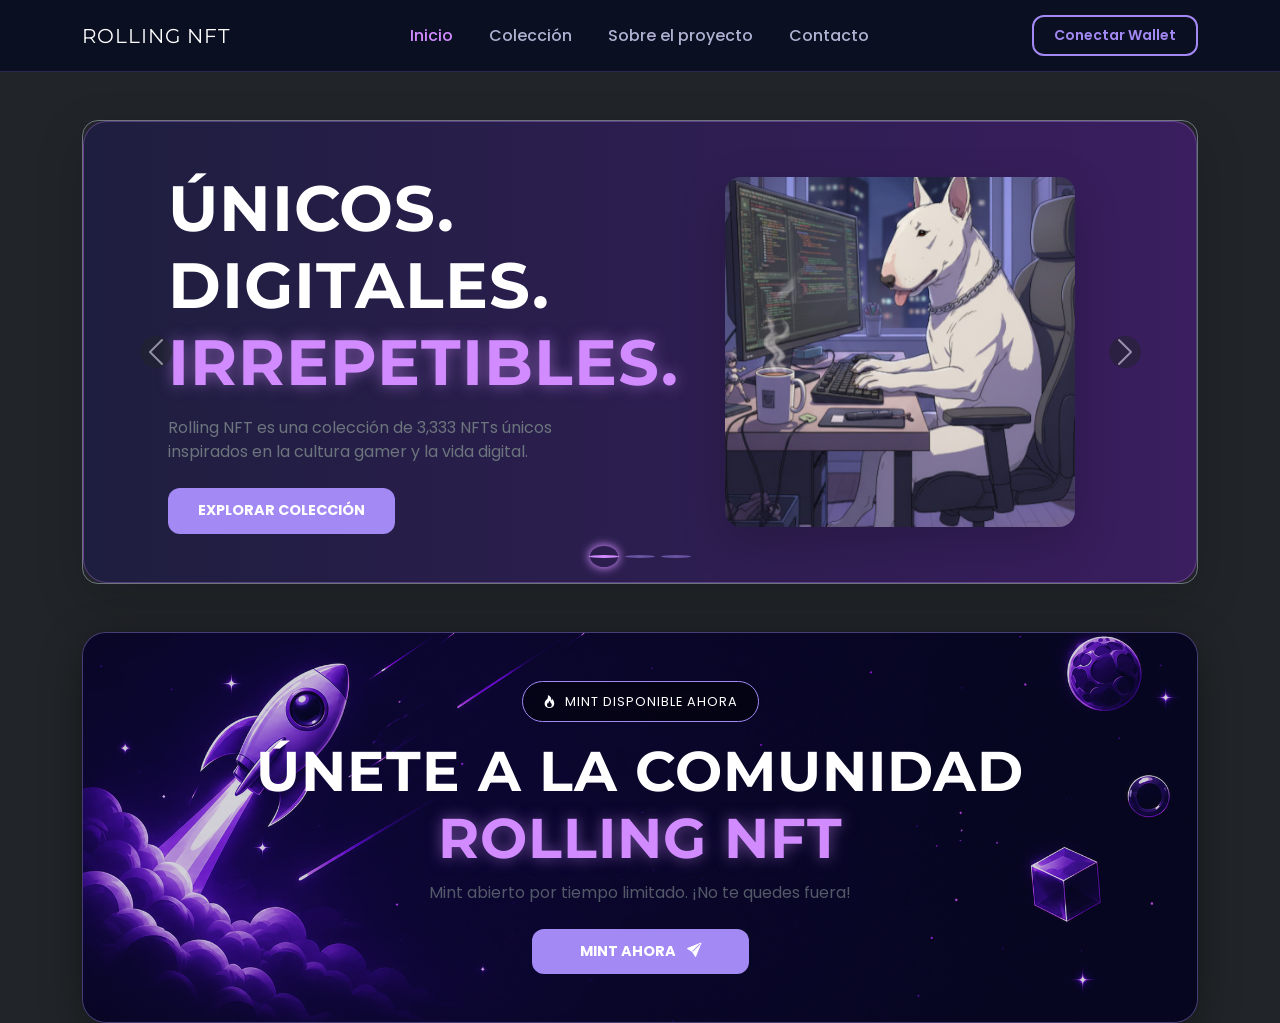
==== index.html @ 75c68f01 "ya esta agreagado el navbar. falta terminar los hiper vinculos" ====
<!DOCTYPE html>
<html lang="es">
<head>
    <meta charset="UTF-8">
    <meta name="viewport" content="width=device-width, initial-scale=1.0">
    <title>Rolling NFT | Banner Profesional</title>
    <link href="https://cdn.jsdelivr.net/npm/bootstrap@5.3.3/dist/css/bootstrap.min.css" rel="stylesheet">
    <link rel="stylesheet" href="https://cdn.jsdelivr.net/npm/bootstrap-icons@1.11.3/font/bootstrap-icons.min.css">
    <link rel="stylesheet" href="css/style.css">
</head>
<body class="bg-dark"> 
    <nav class="navbar navbar-expand-lg sticky-top">
        <div class="container">
            <a class="navbar-brand text-white" href="#">
                <i class="bi bi-paw-fill text-primary"></i> ROLLING NFT
            </a>
            <button class="navbar-toggler border-0" type="button" data-bs-toggle="collapse" data-bs-target="#navbarNav">
                <span class="navbar-toggler-icon"></span>
            </button>
            <div class="collapse navbar-collapse" id="navbarNav">
                <ul class="navbar-nav mx-auto">
                    <li class="nav-item"><a class="nav-link active" href="#">Inicio</a></li>
                    <li class="nav-item"><a class="nav-link" href="#">Colección</a></li>
                    <li class="nav-item"><a class="nav-link" href="#">Sobre el proyecto</a></li>
                    <li class="nav-item"><a class="nav-link" href="#">Contacto</a></li>
                </ul>
                <button class="btn btn-outline-cyber btn-sm">Conectar Wallet</button>
            </div>
        </div>
    </nav>
<header id="headerCarousel" class="carousel slide container mt-5" data-bs-ride="carousel">
    <div class="carousel-indicators">
        <button type="button" data-bs-target="#headerCarousel" data-bs-slide-to="0" class="active"></button>
        <button type="button" data-bs-target="#headerCarousel" data-bs-slide-to="1"></button>
        <button type="button" data-bs-target="#headerCarousel" data-bs-slide-to="2"></button>
    </div>
    <div class="carousel-inner rounded-4 border border-secondary shadow-lg">
                <div class="carousel-item active">
            <div class="banner-mint p-5 d-flex align-items-center">
                <div class="row align-items-center">
                    <div class="col-lg-6 px-lg-5">
                        <h1 class="display-3 fw-bold mb-3">ÚNICOS. DIGITALES. <br><span class="text-vibrant">IRREPETIBLES.</span></h1>
                        <p class="text-secondary mb-4">Rolling NFT es una colección de 3,333 NFTs únicos inspirados en la cultura gamer y la vida digital.</p>
                        <button class="btn btn-primary-cyber btn-lg">Explorar colección</button>
                    </div>
                    <div class="col-lg-6 d-none d-lg-block text-center">
                        <img src="./assets/img/dog.jpg" class="img-fluid rounded-4 shadow-lg" alt="Code Master Bull Terrier">
                    </div>
                </div>
            </div>
        </div>
        <div class="carousel-item">
            <div class="banner-mint p-5 d-flex align-items-center" style="background: linear-gradient(90deg, #101223 0%, #1e1e3f 100%);">
                <div class="row align-items-center">
                    <div class="col-lg-6 px-lg-5">
                        <h1 class="display-3 fw-bold mb-3">ARTE. CÓDIGO. <br><span class="text-vibrant">COMUNIDAD.</span></h1>
                        <p class="text-secondary mb-4">Descansando después de una larga sesión de código. Unete a la comunidad más grande de programadores.</p>
                        <button class="btn btn-primary-cyber btn-lg">Unirse al Discord</button>
                    </div>
                    <div class="col-lg-6 d-none d-lg-block text-center">
                        <img src="./assets/img/cat.jpg" class="img-fluid rounded-4 shadow-lg" alt="Chill Coder Cat">
                    </div>
                </div>
            </div>
        </div>
        <div class="carousel-item">
            <div class="banner-mint p-5 d-flex align-items-center" style="background: linear-gradient(90deg, #1e1e3f 0%, #0B0E22 100%);">
                <div class="row align-items-center">
                    <div class="col-lg-6 px-lg-5">
                        <h1 class="display-3 fw-bold mb-3">EL FUTURO <br><span class="text-vibrant">ES AHORA.</span></h1>
                        <p class="text-secondary mb-4">Pequeño pero poderoso, en constante evolución. Asegura tu lugar en el Metaverso de Rolling NFT.</p>
                        <button class="btn btn-primary-cyber btn-lg">Ver en OpenSea</button>
                    </div>
                    <div class="col-lg-6 d-none d-lg-block text-center">
                        <img src="./assets/img/dinosaur.jpg" class="img-fluid rounded-4 shadow-lg" alt="Byte Dino">
                    </div>
                </div>
            </div>
        </div>
    </div>
    <button class="carousel-control-prev" type="button" data-bs-target="#headerCarousel" data-bs-slide="prev">
        <span class="carousel-control-prev-icon bg-dark rounded-circle p-3"></span>
    </button>
    <button class="carousel-control-next" type="button" data-bs-target="#headerCarousel" data-bs-slide="next">
        <span class="carousel-control-next-icon bg-dark rounded-circle p-3"></span>
    </button>
</header>
    <section class="container mt-5 d-none d-lg-block">
        <div class="banner-mint-profesional position-relative overflow-hidden">
            
            <div class="banner-bg-image"></div>            
            <div class="banner-content d-flex flex-column align-items-center justify-content-center text-center p-5">
                <span class="badge-mint mb-3">
                    <i class="bi bi-fire me-1"></i> MINT DISPONIBLE AHORA
                </span>                
                <h2 class="display-4 fw-bold mb-2">
                    Únete a la comunidad <span class="text-vibrant">Rolling NFT</span>
                </h2>                
                <p class="text-secondary mb-4 opacity-75">
                    Mint abierto por tiempo limitado. ¡No te quedes fuera!
                </p>                
                <button class="btn btn-primary-cyber px-5">
                    Mint ahora <i class="bi bi-send-fill ms-2"></i>
                </button>
            </div>            
        </div>
    </section>
    <script src="https://cdn.jsdelivr.net/npm/bootstrap@5.3.3/dist/js/bootstrap.bundle.min.js"></script>
</body>
</html>
---- css/style.css ----
@import url('https://fonts.googleapis.com/css2?family=Montserrat:wght@700;800&family=Poppins:wght@300;400;600&display=swap');

:root {
    --deep-navy: #0B0E22;
    --dark-purple: #1E1E3F;
    --soft-violet: #A389F4;
    --vibrant-violet: #D18BFF;
    --text-primary: #FFFFFF;
    --text-secondary: #B0B0D1;
    --transition: all 0.3s ease;
}
body {
    background-color: var(--deep-navy);
    color: var(--text-primary);
    font-family: 'Poppins', sans-serif;
    overflow-x: hidden;
}

h1, h2, h3, .navbar-brand {
    font-family: 'Montserrat', sans-serif;
    text-transform: uppercase;
    letter-spacing: 1px;
}
.navbar {
    background-color: rgba(11, 14, 34, 0.95);
    border-bottom: 1px solid rgba(163, 137, 244, 0.2);
    padding: 15px 0;
}
.nav-link {
    color: var(--text-secondary) !important;
    font-weight: 500;
    transition: var(--transition);
    margin: 0 10px;
}
.nav-link:hover, .nav-link.active {
    color: var(--vibrant-violet) !important;
}
.btn-outline-cyber {
    border: 2px solid var(--soft-violet);
    color: var(--soft-violet);
    background: transparent;
    font-weight: 600;
    border-radius: 12px;
    padding: 8px 20px;
    transition: var(--transition);
}
.btn-outline-cyber:hover {
    background-color: var(--soft-violet);
    color: white;
    box-shadow: 0 0 15px var(--soft-violet);
}
.banner-mint {
    background: linear-gradient(90deg, #1e1e3f 0%, #3a1e5f 100%);
    border-radius: 24px;
    border: 1px solid rgba(209, 139, 255, 0.3);
    transition: var(--transition);
    min-height: 450px;
}
.carousel-item img {
    max-height: 350px;
    object-fit: cover;
}
.text-vibrant {
    color: var(--vibrant-violet);
    text-shadow: 0 0 15px rgba(209, 139, 255, 0.5);
}
.carousel-indicators button {
    width: 12px;
    height: 12px;
    border-radius: 50%;
    background-color: var(--soft-violet) !important;
    opacity: 0.5;
}
.carousel-indicators .active {
    opacity: 1 !important;
    background-color: var(--vibrant-violet) !important;
    box-shadow: 0 0 10px var(--vibrant-violet);
}
.banner-mint-profesional {
    width: 100%;
    min-height: 250px;
    border-radius: 24px;
    border: 1px solid rgba(163, 137, 244, 0.3);
    background-color: var(--dark-purple); 
    box-shadow: 0 10px 40px rgba(0, 0, 0, 0.4);
    position: relative;
    overflow: hidden;
    display: flex;
    align-items: center;
    justify-content: center;
}
.banner-bg-image {
    position: absolute;
    top: 0;
    left: 0;
    width: 100%;
    height: 100%;
    background-image: url('../assets/img/banner.png');
    background-size: cover;
    background-position: center;
    z-index: 1;
    opacity: 0.8;
    transition: transform 0.5s ease;
}
.banner-content {
    position: relative;
    z-index: 2;
    height: 100%;
    width: 100%;
}
.badge-mint {
    background: rgba(0, 0, 0, 0.5);
    border: 1px solid var(--soft-violet);
    color: white;
    padding: 10px 20px;
    border-radius: 50px;
    font-size: 0.8rem;
    letter-spacing: 1px;
    backdrop-filter: blur(5px);
    display: inline-block;
}
.banner-mint-profesional:hover .banner-bg-image {
    transform: scale(1.05);
}
.banner-mint-profesional:hover {
    box-shadow: 0 0 30px rgba(163, 137, 244, 0.3);
}
.btn-primary-cyber {
    background-color: var(--soft-violet);
    border: none;
    color: white;
    font-weight: 700;
    padding: 12px 30px;
    border-radius: 12px;
    text-transform: uppercase;
    font-size: 0.9rem;
    transition: var(--transition);
}
.btn-primary-cyber:hover {
    background-color: var(--vibrant-violet);
    transform: translateY(-3px);
    box-shadow: 0 0 25px rgba(209, 139, 255, 0.5);
    color: white;
}
.card-nft {
    background-color: var(--dark-purple);
    border: 1px solid rgba(255, 255, 255, 0.05);
    border-radius: 20px;
    padding: 20px;
    height: 100%;
    transition: var(--transition);
}
.card-nft:hover {
    border-color: var(--vibrant-violet);
    transform: translateY(-12px);
    box-shadow: 0 10px 30px rgba(0, 0, 0, 0.5);
}
@media (max-width: 991px) {
    .display-3 { font-size: 2.5rem; }
    .display-4 { font-size: 2rem; }
    .banner-mint { min-height: auto; padding: 2rem 1rem; }
}
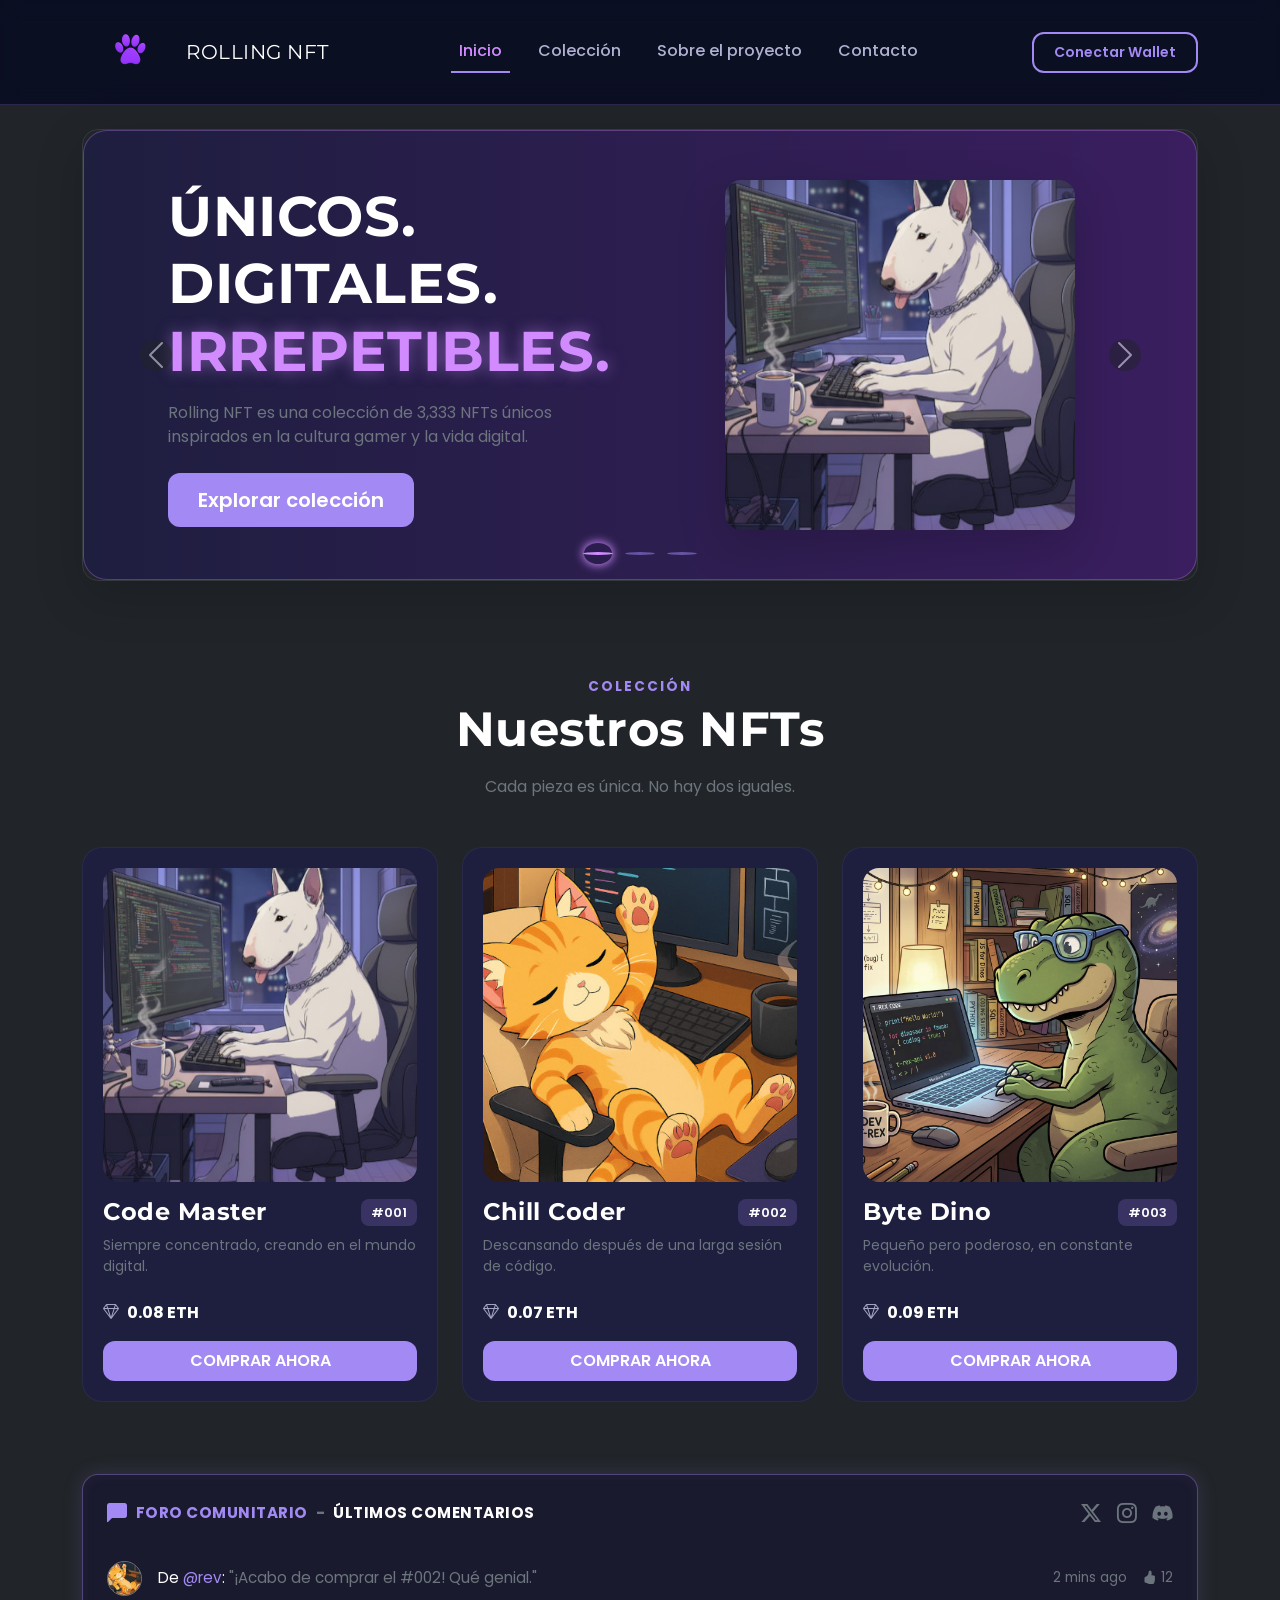
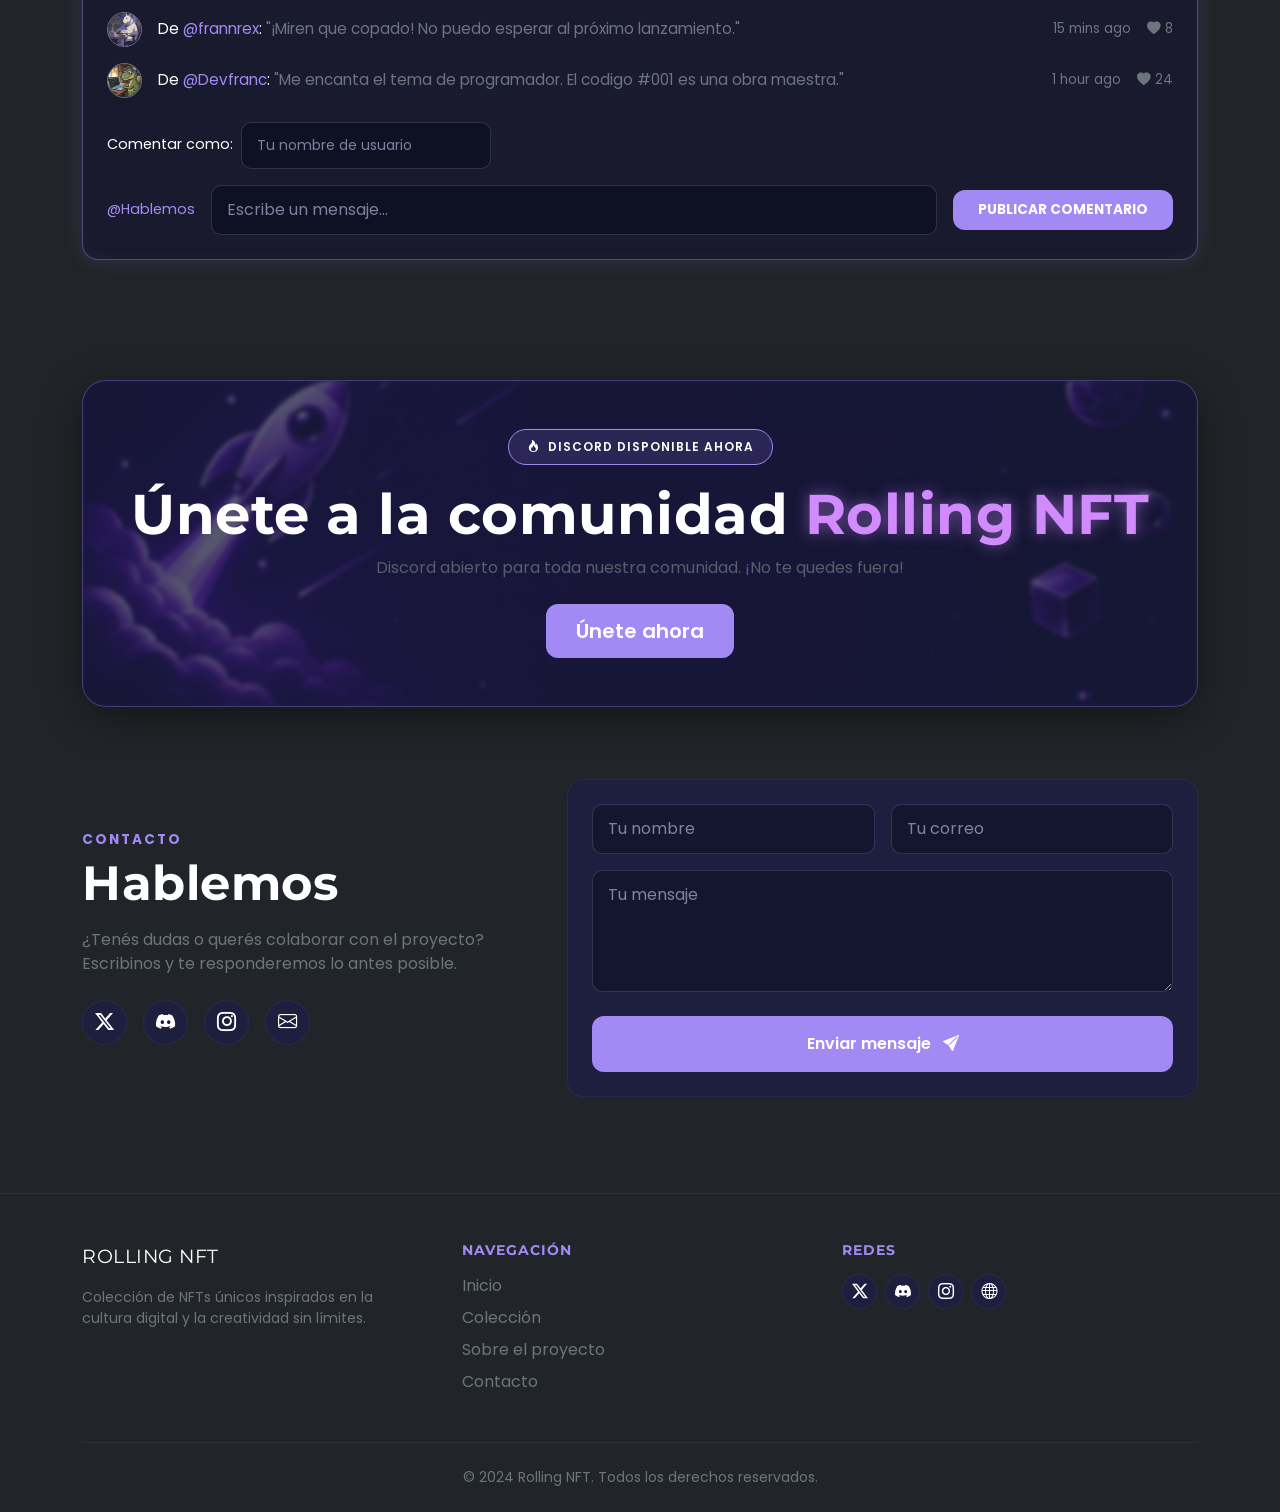
==== commit 40a55cf0: "Pagina completada hasta el dia de la fecha con sus funcionalidades listas. Listo para revision del T" ====
--- a/index.html
+++ b/index.html
@@ -1,110 +1,1184 @@
-<!DOCTYPE html>
+<!doctype html>
 <html lang="es">
-<head>
-    <meta charset="UTF-8">
-    <meta name="viewport" content="width=device-width, initial-scale=1.0">
-    <title>Rolling NFT | Banner Profesional</title>
-    <link href="https://cdn.jsdelivr.net/npm/bootstrap@5.3.3/dist/css/bootstrap.min.css" rel="stylesheet">
-    <link rel="stylesheet" href="https://cdn.jsdelivr.net/npm/bootstrap-icons@1.11.3/font/bootstrap-icons.min.css">
-    <link rel="stylesheet" href="css/style.css">
-</head>
-<body class="bg-dark"> 
-    <nav class="navbar navbar-expand-lg sticky-top">
+  <head>
+    <meta charset="UTF-8" />
+    <meta name="viewport" content="width=device-width, initial-scale=1.0" />
+    <meta name="keywords" content="rolling nft, nft, digital art, gaming" />
+    <meta
+      name="description"
+      content="Pagina Web de Rolling NFT hecha por Francisco Delgado, Nicolas Brizuela y Franco Cerviño"
+    />
+    <meta
+      name="Author"
+      content="Francisco Delgado, Nicolas Brizuela y Franco Cerviño"
+    />
+    <title>Rolling NFT | Landing Page Completa</title>
+    <link
+      href="https://cdn.jsdelivr.net/npm/bootstrap@5.3.3/dist/css/bootstrap.min.css"
+      rel="stylesheet"
+    />
+    <link
+      rel="stylesheet"
+      href="https://cdn.jsdelivr.net/npm/bootstrap-icons@1.11.3/font/bootstrap-icons.min.css"
+    />
+    <link rel="stylesheet" href="css/style.css" />
+  </head>
+  <body class="bg-dark">
+    <!-- HEADER PRINCIPAL -->
+    <header>
+      <!-- NAVBAR -->
+      <nav class="navbar navbar-expand-lg sticky-top">
         <div class="container">
-            <a class="navbar-brand text-white" href="#">
-                <i class="bi bi-paw-fill text-primary"></i> ROLLING NFT
+          <a class="navbar-brand text-white d-flex align-items-center" href="#">
+            <img
+              src="./assets/img/logo_rolling_nft.png"
+              alt="Logo Rolling NFT"
+              style="height: 4rem; width: auto"
+              class="me-2"
+            />
+            ROLLING NFT
+          </a>
+          <button
+            class="navbar-toggler border-0"
+            type="button"
+            data-bs-toggle="collapse"
+            data-bs-target="#navbarNav"
+          >
+            <span class="navbar-toggler-icon"></span>
+          </button>
+          <div class="collapse navbar-collapse" id="navbarNav">
+            <ul class="navbar-nav mx-auto">
+              <li class="nav-item">
+                <a class="nav-link active" href="#">Inicio</a>
+              </li>
+              <li class="nav-item">
+                <a class="nav-link" href="./pages/collections.html"
+                  >Colección</a
+                >
+              </li>
+              <li class="nav-item">
+                <a class="nav-link" href="./pages/proyect.html"
+                  >Sobre el proyecto</a
+                >
+              </li>
+              <li class="nav-item">
+                <a class="nav-link" href="./pages/contact.html">Contacto</a>
+              </li>
+            </ul>
+            <a
+              href="./pages/error404.html"
+              class="btn btn-outline-cyber btn-sm"
+            >
+              Conectar Wallet
             </a>
-            <button class="navbar-toggler border-0" type="button" data-bs-toggle="collapse" data-bs-target="#navbarNav">
-                <span class="navbar-toggler-icon"></span>
+          </div>
+        </div>
+      </nav>
+      <!-- CAROUSEL (Convertido a div para mantener semántica) -->
+      <div
+        id="headerCarousel"
+        class="carousel slide container mt-4"
+        data-bs-ride="carousel"
+      >
+        <div class="carousel-indicators">
+          <button
+            type="button"
+            data-bs-target="#headerCarousel"
+            data-bs-slide-to="0"
+            class="active"
+          ></button>
+          <button
+            type="button"
+            data-bs-target="#headerCarousel"
+            data-bs-slide-to="1"
+          ></button>
+          <button
+            type="button"
+            data-bs-target="#headerCarousel"
+            data-bs-slide-to="2"
+          ></button>
+        </div>
+        <div
+          class="carousel-inner rounded-4 border border-secondary shadow-lg border-opacity-25"
+        >
+          <!-- ITEM 1 -->
+          <div class="carousel-item active">
+            <div class="banner-mint p-5 d-flex align-items-center">
+              <div class="row align-items-center">
+                <div class="col-lg-6 px-lg-5">
+                  <h1 class="display-4 fw-bold mb-3">
+                    ÚNICOS. DIGITALES. <br /><span class="text-vibrant"
+                      >IRREPETIBLES.</span
+                    >
+                  </h1>
+                  <p class="text-secondary mb-4">
+                    Rolling NFT es una colección de 3,333 NFTs únicos inspirados
+                    en la cultura gamer y la vida digital.
+                  </p>
+                  <a
+                    href="./pages/collections.html"
+                    class="btn btn-primary-cyber btn-lg"
+                  >
+                    Explorar colección
+                  </a>
+                </div>
+                <div class="col-lg-6 d-none d-lg-block text-center">
+                  <img
+                    src="./assets/img/dog.jpg"
+                    class="img-fluid rounded-4 shadow-lg"
+                    alt="Code Master Bull Terrier"
+                  />
+                </div>
+              </div>
+            </div>
+          </div>
+          <!-- ITEM 2 -->
+          <div class="carousel-item">
+            <div
+              class="banner-mint p-5 d-flex align-items-center"
+              style="
+                background: linear-gradient(90deg, #101223 0%, #1e1e3f 100%);
+              "
+            >
+              <div class="row align-items-center">
+                <div class="col-lg-6 px-lg-5">
+                  <h1 class="display-4 fw-bold mb-3">
+                    ARTE. CÓDIGO. <br /><span class="text-vibrant"
+                      >COMUNIDAD.</span
+                    >
+                  </h1>
+                  <p class="text-secondary mb-4">
+                    Descansando después de una larga sesión de código. Únete a
+                    la comunidad más grande de programadores.
+                  </p>
+                  <a
+                    href="./pages/contact.html"
+                    class="btn btn-primary-cyber btn-lg"
+                  >
+                    Unirse a Discord
+                  </a>
+                </div>
+                <div class="col-lg-6 d-none d-lg-block text-center">
+                  <img
+                    src="./assets/img/cat.jpg"
+                    class="img-fluid rounded-4 shadow-lg"
+                    alt="Chill Coder Cat"
+                  />
+                </div>
+              </div>
+            </div>
+          </div>
+          <!-- ITEM 3 -->
+          <div class="carousel-item">
+            <div
+              class="banner-mint p-5 d-flex align-items-center"
+              style="
+                background: linear-gradient(90deg, #1e1e3f 0%, #0b0e22 100%);
+              "
+            >
+              <div class="row align-items-center">
+                <div class="col-lg-6 px-lg-5">
+                  <h1 class="display-4 fw-bold mb-3">
+                    EL FUTURO <br /><span class="text-vibrant">ES AHORA.</span>
+                  </h1>
+                  <p class="text-secondary mb-4">
+                    Pequeño pero poderoso, en constante evolución. Asegura tu
+                    lugar en el Metaverso de Rolling NFT.
+                  </p>
+                  <a
+                    href="./pages/error404.html"
+                    class="btn btn-primary-cyber btn-lg"
+                  >
+                    Ver en OpenSea
+                  </a>
+                </div>
+                <div class="col-lg-6 d-none d-lg-block text-center">
+                  <img
+                    src="./assets/img/dinosaur.jpg"
+                    class="img-fluid rounded-4 shadow-lg"
+                    alt="Byte Dino"
+                  />
+                </div>
+              </div>
+            </div>
+          </div>
+        </div>
+        <!-- CONTROLES -->
+        <button
+          class="carousel-control-prev"
+          type="button"
+          data-bs-target="#headerCarousel"
+          data-bs-slide="prev"
+        >
+          <span
+            class="carousel-control-prev-icon bg-dark rounded-circle p-3"
+          ></span>
+        </button>
+        <button
+          class="carousel-control-next"
+          type="button"
+          data-bs-target="#headerCarousel"
+          data-bs-slide="next"
+        >
+          <span
+            class="carousel-control-next-icon bg-dark rounded-circle p-3"
+          ></span>
+        </button>
+      </div>
+    </header>
+    <!-- SECCIÓN COLECCIÓN (NUEVA) -->
+    <section id="coleccion" class="container mt-5 pt-5">
+      <div class="text-center mb-5">
+        <p
+          class="text-subtitle fw-bold mb-1"
+          style="
+            color: var(--soft-violet);
+            font-size: 0.85rem;
+            letter-spacing: 2px;
+          "
+        >
+          COLECCIÓN
+        </p>
+        <h2 class="display-5 fw-bold text-white mb-3">Nuestros NFTs</h2>
+        <p class="text-secondary">Cada pieza es única. No hay dos iguales.</p>
+      </div>
+      <div class="row g-4">
+        <!-- Tarjeta 1 -->
+        <div class="col-md-4">
+          <div class="card-nft d-flex flex-column">
+            <img
+              src="./assets/img/dog.jpg"
+              alt="Code Master"
+              class="img-fluid rounded-4 mb-3"
+            />
+            <div class="d-flex justify-content-between align-items-center mb-2">
+              <h4 class="text-white fw-bold mb-0">Code Master</h4>
+              <span class="badge-id">#001</span>
+            </div>
+            <p class="text-secondary small mb-4 flex-grow-1">
+              Siempre concentrado, creando en el mundo digital.
+            </p>
+            <div class="d-flex align-items-center mb-3 text-white fw-bold">
+              <i class="bi bi-gem me-2" style="color: #a3a3c2"></i> 0.08 ETH
+            </div>
+            <!-- BOTÓN CON ACTIVADOR DE MODAL -->
+            <button
+              type="button"
+              class="btn btn-primary-cyber w-100 py-2"
+              data-bs-toggle="modal"
+              data-bs-target="#modalCompra1"
+            >
+              COMPRAR AHORA
             </button>
-            <div class="collapse navbar-collapse" id="navbarNav">
-                <ul class="navbar-nav mx-auto">
-                    <li class="nav-item"><a class="nav-link active" href="#">Inicio</a></li>
-                    <li class="nav-item"><a class="nav-link" href="#">Colección</a></li>
-                    <li class="nav-item"><a class="nav-link" href="#">Sobre el proyecto</a></li>
-                    <li class="nav-item"><a class="nav-link" href="#">Contacto</a></li>
-                </ul>
-                <button class="btn btn-outline-cyber btn-sm">Conectar Wallet</button>
-            </div>
-        </div>
-    </nav>
-<header id="headerCarousel" class="carousel slide container mt-5" data-bs-ride="carousel">
-    <div class="carousel-indicators">
-        <button type="button" data-bs-target="#headerCarousel" data-bs-slide-to="0" class="active"></button>
-        <button type="button" data-bs-target="#headerCarousel" data-bs-slide-to="1"></button>
-        <button type="button" data-bs-target="#headerCarousel" data-bs-slide-to="2"></button>
+          </div>
+        </div>
+        <!-- Tarjeta 2 -->
+        <div class="col-md-4">
+          <div class="card-nft d-flex flex-column">
+            <img
+              src="./assets/img/cat.jpg"
+              alt="Chill Coder"
+              class="img-fluid rounded-4 mb-3"
+            />
+            <div class="d-flex justify-content-between align-items-center mb-2">
+              <h4 class="text-white fw-bold mb-0">Chill Coder</h4>
+              <span class="badge-id">#002</span>
+            </div>
+            <p class="text-secondary small mb-4 flex-grow-1">
+              Descansando después de una larga sesión de código.
+            </p>
+            <div class="d-flex align-items-center mb-3 text-white fw-bold">
+              <i class="bi bi-gem me-2" style="color: #a3a3c2"></i> 0.07 ETH
+            </div>
+            <!-- BOTÓN CON ACTIVADOR DE MODAL -->
+            <button
+              type="button"
+              class="btn btn-primary-cyber w-100 py-2"
+              data-bs-toggle="modal"
+              data-bs-target="#modalCompra2"
+            >
+              COMPRAR AHORA
+            </button>
+          </div>
+        </div>
+        <!-- Tarjeta 3 -->
+        <div class="col-md-4">
+          <div class="card-nft d-flex flex-column">
+            <img
+              src="./assets/img/dinosaur.jpg"
+              alt="Byte Dino"
+              class="img-fluid rounded-4 mb-3"
+            />
+            <div class="d-flex justify-content-between align-items-center mb-2">
+              <h4 class="text-white fw-bold mb-0">Byte Dino</h4>
+              <span class="badge-id">#003</span>
+            </div>
+            <p class="text-secondary small mb-4 flex-grow-1">
+              Pequeño pero poderoso, en constante evolución.
+            </p>
+            <div class="d-flex align-items-center mb-3 text-white fw-bold">
+              <i class="bi bi-gem me-2" style="color: #a3a3c2"></i> 0.09 ETH
+            </div>
+            <!-- BOTÓN CON ACTIVADOR DE MODAL -->
+            <button
+              type="button"
+              class="btn btn-primary-cyber w-100 py-2"
+              data-bs-toggle="modal"
+              data-bs-target="#modalCompra3"
+            >
+              COMPRAR AHORA
+            </button>
+          </div>
+        </div>
+      </div>
+    </section>
+    <!-- SECCIÓN FORO COMUNITARIO -->
+    <section class="container mt-5 pt-4 pb-4">
+      <div class="forum-container p-4 rounded-4 position-relative">
+        <!-- Encabezado del Foro -->
+        <div
+          class="d-flex justify-content-between align-items-center mb-4 pb-2"
+        >
+          <div
+            class="d-flex align-items-center text-secondary fw-bold"
+            style="font-size: 0.95rem; letter-spacing: 0.5px"
+          >
+            <i
+              class="bi bi-chat-left-fill fs-5 me-2"
+              style="color: var(--soft-violet)"
+            ></i>
+            <span style="color: var(--soft-violet)">FORO COMUNITARIO</span>
+            <span class="mx-2">-</span>
+            <span class="text-white">ÚLTIMOS COMENTARIOS</span>
+          </div>
+          <div class="d-flex gap-3 fs-5">
+            <a href="#" class="text-secondary forum-icon"
+              ><i class="bi bi-twitter-x"></i
+            ></a>
+            <a href="#" class="text-secondary forum-icon"
+              ><i class="bi bi-instagram"></i
+            ></a>
+            <a href="#" class="text-secondary forum-icon"
+              ><i class="bi bi-discord"></i
+            ></a>
+          </div>
+        </div>
+        <!-- Lista de Comentarios -->
+        <div class="comments-list mb-4">
+          <!-- Comentario 1 -->
+          <div
+            class="d-flex align-items-md-center align-items-start mb-3 flex-column flex-md-row"
+          >
+            <div class="d-flex flex-grow-1 align-items-center mb-2 mb-md-0">
+              <img
+                src="./assets/img/cat.jpg"
+                alt="Avatar CryptoKat"
+                class="rounded-circle me-3 border border-secondary"
+                style="width: 35px; height: 35px; object-fit: cover"
+              />
+              <div class="text-secondary" style="font-size: 0.95rem">
+                <span class="text-white"
+                  >De <span style="color: var(--soft-violet)">@rev</span>:</span
+                >
+                "¡Acabo de comprar el #002! Qué genial."
+              </div>
+            </div>
+            <div
+              class="d-flex align-items-center text-secondary justify-content-end"
+              style="font-size: 0.85rem; min-width: 140px"
+            >
+              <span class="me-3">2 mins ago</span>
+              <i class="bi bi-hand-thumbs-up-fill me-1"></i> 12
+            </div>
+          </div>
+          <!-- Comentario 2 -->
+          <div
+            class="d-flex align-items-md-center align-items-start mb-3 flex-column flex-md-row"
+          >
+            <div class="d-flex flex-grow-1 align-items-center mb-2 mb-md-0">
+              <img
+                src="./assets/img/dog.jpg"
+                alt="Avatar RollingRex"
+                class="rounded-circle me-3 border border-secondary"
+                style="width: 35px; height: 35px; object-fit: cover"
+              />
+              <div class="text-secondary" style="font-size: 0.95rem">
+                <span class="text-white"
+                  >De
+                  <span style="color: var(--soft-violet)">@frannrex</span
+                  >:</span
+                >
+                "¡Miren que copado! No puedo esperar al próximo lanzamiento."
+              </div>
+            </div>
+            <div
+              class="d-flex align-items-center text-secondary justify-content-end"
+              style="font-size: 0.85rem; min-width: 140px"
+            >
+              <span class="me-3">15 mins ago</span>
+              <i class="bi bi-heart-fill me-1"></i> 8
+            </div>
+          </div>
+          <!-- Comentario 3 -->
+          <div
+            class="d-flex align-items-md-center align-items-start mb-4 flex-column flex-md-row"
+          >
+            <div class="d-flex flex-grow-1 align-items-center mb-2 mb-md-0">
+              <img
+                src="./assets/img/dinosaur.jpg"
+                alt="Avatar DevDan"
+                class="rounded-circle me-3 border border-secondary"
+                style="width: 35px; height: 35px; object-fit: cover"
+              />
+              <div class="text-secondary" style="font-size: 0.95rem">
+                <span class="text-white"
+                  >De
+                  <span style="color: var(--soft-violet)">@Devfranc</span
+                  >:</span
+                >
+                "Me encanta el tema de programador. El codigo #001 es una obra
+                maestra."
+              </div>
+            </div>
+            <div
+              class="d-flex align-items-center text-secondary justify-content-end"
+              style="font-size: 0.85rem; min-width: 140px"
+            >
+              <span class="me-3">1 hour ago</span>
+              <i class="bi bi-heart-fill me-1"></i> 24
+            </div>
+          </div>
+        </div>
+        <!-- Área de Ingreso de Texto -->
+        <div class="d-flex align-items-center mb-3 gap-2">
+          <span class="text-white" style="font-size: 0.9rem"
+            >Comentar como:</span
+          >
+          <input
+            type="text"
+            class="form-control form-control-cyber form-control-sm"
+            placeholder="Tu nombre de usuario"
+            style="max-width: 250px"
+          />
+        </div>
+        <div
+          class="d-flex align-items-md-center align-items-stretch gap-3 flex-column flex-md-row"
+        >
+          <a
+            href="#contacto"
+            class="text-decoration-none"
+            style="
+              color: var(--soft-violet);
+              font-size: 0.9rem;
+              white-space: nowrap;
+            "
+            >@Hablemos</a
+          >
+          <input
+            type="text"
+            class="form-control form-control-cyber flex-grow-1"
+            placeholder="Escribe un mensaje..."
+          />
+          <button
+            type="button"
+            class="btn btn-primary-cyber fw-bold"
+            style="white-space: nowrap; font-size: 0.85rem; padding: 10px 25px"
+            data-bs-toggle="modal"
+            data-bs-target="#modalComentario"
+          >
+            PUBLICAR COMENTARIO
+          </button>
+        </div>
+      </div>
+    </section>
+    <!-- BANNER MINT PROFESIONAL -->
+    <section class="container mt-5 pt-5 d-none d-lg-block">
+      <div class="banner-mint-profesional position-relative overflow-hidden">
+        <div class="banner-bg-image"></div>
+        <div
+          class="banner-content d-flex flex-column align-items-center justify-content-center text-center p-5"
+        >
+          <span class="badge-mint mb-3">
+            <i class="bi bi-fire me-1"></i> DISCORD DISPONIBLE AHORA
+          </span>
+          <h2 class="display-4 fw-bold mb-2">
+            Únete a la comunidad <span class="text-vibrant">Rolling NFT</span>
+          </h2>
+          <p class="text-secondary mb-4 opacity-75">
+            Discord abierto para toda nuestra comunidad. ¡No te quedes fuera!
+          </p>
+          <button
+            type="button"
+            class="btn btn-primary-cyber btn-lg"
+            data-bs-toggle="modal"
+            data-bs-target="#modalUnirse"
+          >
+            Únete ahora
+          </button>
+        </div>
+      </div>
+    </section>
+    <!-- SECCIÓN CONTACTO -->
+    <section id="contacto" class="container mt-5 pt-4 pb-5">
+      <div class="row g-5 align-items-center">
+        <div class="col-lg-5">
+          <p
+            class="text-subtitle fw-bold mb-1"
+            style="
+              color: var(--soft-violet);
+              font-size: 0.85rem;
+              letter-spacing: 2px;
+            "
+          >
+            CONTACTO
+          </p>
+          <h2 class="display-5 fw-bold text-white mb-3">Hablemos</h2>
+          <p class="text-secondary mb-4">
+            ¿Tenés dudas o querés colaborar con el proyecto? Escribinos y te
+            responderemos lo antes posible.
+          </p>
+          <div class="d-flex gap-3">
+            <a href="./pages/contact.html" class="social-icon"
+              ><i class="bi bi-twitter-x"></i
+            ></a>
+            <a href="./pages/contact.html" class="social-icon"
+              ><i class="bi bi-discord"></i
+            ></a>
+            <a href="./pages/contact.html" class="social-icon"
+              ><i class="bi bi-instagram"></i
+            ></a>
+            <a href="./pages/contact.html" class="social-icon"
+              ><i class="bi bi-envelope"></i
+            ></a>
+          </div>
+        </div>
+        <div class="col-lg-7">
+          <form
+            class="p-4 rounded-4"
+            style="
+              background-color: var(--dark-purple);
+              border: 1px solid rgba(255, 255, 255, 0.05);
+            "
+          >
+            <div class="row g-3 mb-3">
+              <div class="col-md-6">
+                <input
+                  type="text"
+                  class="form-control form-control-cyber"
+                  placeholder="Tu nombre"
+                />
+              </div>
+              <div class="col-md-6">
+                <input
+                  type="email"
+                  class="form-control form-control-cyber"
+                  placeholder="Tu correo"
+                />
+              </div>
+            </div>
+            <div class="mb-4">
+              <textarea
+                class="form-control form-control-cyber"
+                rows="4"
+                placeholder="Tu mensaje"
+              ></textarea>
+            </div>
+            <button
+              type="button"
+              class="btn btn-primary-cyber w-100 py-3"
+              data-bs-toggle="modal"
+              data-bs-target="#modalContacto"
+            >
+              Enviar mensaje <i class="bi bi-send-fill ms-2"></i>
+            </button>
+          </form>
+        </div>
+      </div>
+      <!-- MODAL CYBERPUNK -->
+      <div
+        class="modal fade"
+        id="modalContacto"
+        data-bs-backdrop="static"
+        data-bs-keyboard="false"
+        tabindex="-1"
+        aria-labelledby="modalContactoLabel"
+        aria-hidden="true"
+      >
+        <div class="modal-dialog modal-dialog-centered">
+          <!-- Centrado verticalmente -->
+          <div
+            class="modal-content"
+            style="
+              background-color: var(--dark-purple);
+              border: 1px solid var(--soft-violet);
+              box-shadow: 0 0 20px rgba(163, 137, 244, 0.2);
+            "
+          >
+            <div class="modal-header border-bottom-0 pb-0">
+              <h1
+                class="modal-title fs-5 text-white fw-bold"
+                id="modalContactoLabel"
+              >
+                <i
+                  class="bi bi-check-circle-fill me-2"
+                  style="color: var(--vibrant-violet)"
+                ></i
+                >Mensaje Enviado
+              </h1>
+              <!-- Botón "X" configurado en blanco -->
+              <button
+                type="button"
+                class="btn-close btn-close-white"
+                data-bs-dismiss="modal"
+                aria-label="Close"
+              ></button>
+            </div>
+            <div class="modal-body text-secondary mt-2">
+              Gracias por comunicarte con nosotros. Hemos recibido tu mensaje,
+              nuestro equipo se pondrá en contacto a la brevedad.
+            </div>
+            <div class="modal-footer border-top-0 pt-0">
+              <!-- Botón primario (Accept) -->
+              <button
+                type="button"
+                class="btn btn-primary-cyber px-4"
+                data-bs-dismiss="modal"
+              >
+                Aceptar
+              </button>
+            </div>
+          </div>
+        </div>
+      </div>
+    </section>
+    <!-- MODAL COMPRA 1 (Code Master - 0.08 ETH) -->
+    <div
+      class="modal fade"
+      id="modalCompra1"
+      data-bs-backdrop="static"
+      data-bs-keyboard="false"
+      tabindex="-1"
+      aria-labelledby="modalCompra1Label"
+      aria-hidden="true"
+    >
+      <div class="modal-dialog modal-dialog-centered">
+        <div
+          class="modal-content"
+          style="
+            background-color: var(--dark-purple);
+            border: 1px solid var(--soft-violet);
+            box-shadow: 0 0 20px rgba(163, 137, 244, 0.2);
+          "
+        >
+          <div class="modal-header border-bottom-0 pb-0 mt-2">
+            <h1
+              class="modal-title fs-4 text-white fw-bold"
+              id="modalCompra1Label"
+            >
+              <i
+                class="bi bi-wallet2 me-2"
+                style="color: var(--vibrant-violet)"
+              ></i
+              >Comprar Code Master
+            </h1>
+            <button
+              type="button"
+              class="btn-close btn-close-white"
+              data-bs-dismiss="modal"
+              aria-label="Close"
+            ></button>
+          </div>
+          <div class="modal-body">
+            <p class="text-secondary small mb-4">
+              Ingresa los datos de tu wallet para procesar la transacción en la
+              blockchain.
+            </p>
+            <form>
+              <div class="mb-3">
+                <label class="form-label text-secondary small fw-bold mb-1"
+                  >Dirección de Wallet (ETH)</label
+                >
+                <input
+                  type="text"
+                  class="form-control"
+                  placeholder="Ej: 0x71C...976F"
+                  required
+                />
+              </div>
+              <div class="mb-3">
+                <label class="form-label text-secondary small fw-bold mb-1"
+                  >Cantidad de NFTs</label
+                >
+                <input
+                  type="number"
+                  class="form-control"
+                  value="1"
+                  min="1"
+                  max="5"
+                  required
+                />
+              </div>
+              <div
+                class="d-flex justify-content-between align-items-center mb-4 p-3 rounded-3"
+                style="
+                  background-color: rgba(0, 0, 0, 0.3);
+                  border: 1px solid rgba(255, 255, 255, 0.05);
+                "
+              >
+                <span class="text-secondary fw-bold">Total a pagar:</span>
+                <!-- Precio Fijo del Modal 1 -->
+                <span class="text-white fw-bold fs-5"
+                  ><i
+                    class="bi bi-gem me-2"
+                    style="color: var(--soft-violet)"
+                  ></i
+                  >0.08 ETH</span
+                >
+              </div>
+              <button
+                type="button"
+                class="btn btn-primary-cyber w-100 py-3"
+                data-bs-dismiss="modal"
+              >
+                CONFIRMAR TRANSACCIÓN <i class="bi bi-shield-check ms-2"></i>
+              </button>
+            </form>
+          </div>
+        </div>
+      </div>
     </div>
-    <div class="carousel-inner rounded-4 border border-secondary shadow-lg">
-                <div class="carousel-item active">
-            <div class="banner-mint p-5 d-flex align-items-center">
-                <div class="row align-items-center">
-                    <div class="col-lg-6 px-lg-5">
-                        <h1 class="display-3 fw-bold mb-3">ÚNICOS. DIGITALES. <br><span class="text-vibrant">IRREPETIBLES.</span></h1>
-                        <p class="text-secondary mb-4">Rolling NFT es una colección de 3,333 NFTs únicos inspirados en la cultura gamer y la vida digital.</p>
-                        <button class="btn btn-primary-cyber btn-lg">Explorar colección</button>
-                    </div>
-                    <div class="col-lg-6 d-none d-lg-block text-center">
-                        <img src="./assets/img/dog.jpg" class="img-fluid rounded-4 shadow-lg" alt="Code Master Bull Terrier">
-                    </div>
-                </div>
-            </div>
-        </div>
-        <div class="carousel-item">
-            <div class="banner-mint p-5 d-flex align-items-center" style="background: linear-gradient(90deg, #101223 0%, #1e1e3f 100%);">
-                <div class="row align-items-center">
-                    <div class="col-lg-6 px-lg-5">
-                        <h1 class="display-3 fw-bold mb-3">ARTE. CÓDIGO. <br><span class="text-vibrant">COMUNIDAD.</span></h1>
-                        <p class="text-secondary mb-4">Descansando después de una larga sesión de código. Unete a la comunidad más grande de programadores.</p>
-                        <button class="btn btn-primary-cyber btn-lg">Unirse al Discord</button>
-                    </div>
-                    <div class="col-lg-6 d-none d-lg-block text-center">
-                        <img src="./assets/img/cat.jpg" class="img-fluid rounded-4 shadow-lg" alt="Chill Coder Cat">
-                    </div>
-                </div>
-            </div>
-        </div>
-        <div class="carousel-item">
-            <div class="banner-mint p-5 d-flex align-items-center" style="background: linear-gradient(90deg, #1e1e3f 0%, #0B0E22 100%);">
-                <div class="row align-items-center">
-                    <div class="col-lg-6 px-lg-5">
-                        <h1 class="display-3 fw-bold mb-3">EL FUTURO <br><span class="text-vibrant">ES AHORA.</span></h1>
-                        <p class="text-secondary mb-4">Pequeño pero poderoso, en constante evolución. Asegura tu lugar en el Metaverso de Rolling NFT.</p>
-                        <button class="btn btn-primary-cyber btn-lg">Ver en OpenSea</button>
-                    </div>
-                    <div class="col-lg-6 d-none d-lg-block text-center">
-                        <img src="./assets/img/dinosaur.jpg" class="img-fluid rounded-4 shadow-lg" alt="Byte Dino">
-                    </div>
-                </div>
-            </div>
-        </div>
+    <!-- MODAL COMPRA 2 (Chill Coder - 0.07 ETH) -->
+    <div
+      class="modal fade"
+      id="modalCompra2"
+      data-bs-backdrop="static"
+      data-bs-keyboard="false"
+      tabindex="-1"
+      aria-labelledby="modalCompra2Label"
+      aria-hidden="true"
+    >
+      <div class="modal-dialog modal-dialog-centered">
+        <div
+          class="modal-content"
+          style="
+            background-color: var(--dark-purple);
+            border: 1px solid var(--soft-violet);
+            box-shadow: 0 0 20px rgba(163, 137, 244, 0.2);
+          "
+        >
+          <div class="modal-header border-bottom-0 pb-0 mt-2">
+            <h1
+              class="modal-title fs-4 text-white fw-bold"
+              id="modalCompra2Label"
+            >
+              <i
+                class="bi bi-wallet2 me-2"
+                style="color: var(--vibrant-violet)"
+              ></i
+              >Comprar Chill Coder
+            </h1>
+            <button
+              type="button"
+              class="btn-close btn-close-white"
+              data-bs-dismiss="modal"
+              aria-label="Close"
+            ></button>
+          </div>
+          <div class="modal-body">
+            <p class="text-secondary small mb-4">
+              Ingresa los datos de tu wallet para procesar la transacción en la
+              blockchain.
+            </p>
+            <form>
+              <div class="mb-3">
+                <label class="form-label text-secondary small fw-bold mb-1"
+                  >Dirección de Wallet (ETH)</label
+                >
+                <input
+                  type="text"
+                  class="form-control"
+                  placeholder="Ej: 0x71C...976F"
+                  required
+                />
+              </div>
+              <div class="mb-3">
+                <label class="form-label text-secondary small fw-bold mb-1"
+                  >Cantidad de NFTs</label
+                >
+                <input
+                  type="number"
+                  class="form-control"
+                  value="1"
+                  min="1"
+                  max="5"
+                  required
+                />
+              </div>
+              <div
+                class="d-flex justify-content-between align-items-center mb-4 p-3 rounded-3"
+                style="
+                  background-color: rgba(0, 0, 0, 0.3);
+                  border: 1px solid rgba(255, 255, 255, 0.05);
+                "
+              >
+                <span class="text-secondary fw-bold">Total a pagar:</span>
+                <!-- Precio Fijo del Modal 2 -->
+                <span class="text-white fw-bold fs-5"
+                  ><i
+                    class="bi bi-gem me-2"
+                    style="color: var(--soft-violet)"
+                  ></i
+                  >0.07 ETH</span
+                >
+              </div>
+              <button
+                type="button"
+                class="btn btn-primary-cyber w-100 py-3"
+                data-bs-dismiss="modal"
+              >
+                CONFIRMAR TRANSACCIÓN <i class="bi bi-shield-check ms-2"></i>
+              </button>
+            </form>
+          </div>
+        </div>
+      </div>
     </div>
-    <button class="carousel-control-prev" type="button" data-bs-target="#headerCarousel" data-bs-slide="prev">
-        <span class="carousel-control-prev-icon bg-dark rounded-circle p-3"></span>
-    </button>
-    <button class="carousel-control-next" type="button" data-bs-target="#headerCarousel" data-bs-slide="next">
-        <span class="carousel-control-next-icon bg-dark rounded-circle p-3"></span>
-    </button>
-</header>
-    <section class="container mt-5 d-none d-lg-block">
-        <div class="banner-mint-profesional position-relative overflow-hidden">
-            
-            <div class="banner-bg-image"></div>            
-            <div class="banner-content d-flex flex-column align-items-center justify-content-center text-center p-5">
-                <span class="badge-mint mb-3">
-                    <i class="bi bi-fire me-1"></i> MINT DISPONIBLE AHORA
-                </span>                
-                <h2 class="display-4 fw-bold mb-2">
-                    Únete a la comunidad <span class="text-vibrant">Rolling NFT</span>
-                </h2>                
-                <p class="text-secondary mb-4 opacity-75">
-                    Mint abierto por tiempo limitado. ¡No te quedes fuera!
-                </p>                
-                <button class="btn btn-primary-cyber px-5">
-                    Mint ahora <i class="bi bi-send-fill ms-2"></i>
-                </button>
-            </div>            
-        </div>
-    </section>
+    <!-- MODAL COMPRA 3 (Byte Dino) -->
+    <div
+      class="modal fade"
+      id="modalCompra3"
+      data-bs-backdrop="static"
+      data-bs-keyboard="false"
+      tabindex="-1"
+      aria-labelledby="modalCompra3Label"
+      aria-hidden="true"
+    >
+      <div class="modal-dialog modal-dialog-centered">
+        <div
+          class="modal-content"
+          style="
+            background-color: var(--dark-purple);
+            border: 1px solid var(--soft-violet);
+            box-shadow: 0 0 20px rgba(163, 137, 244, 0.2);
+          "
+        >
+          <div class="modal-header border-bottom-0 pb-0 mt-2">
+            <h1
+              class="modal-title fs-4 text-white fw-bold"
+              id="modalCompra3Label"
+            >
+              <i
+                class="bi bi-wallet2 me-2"
+                style="color: var(--vibrant-violet)"
+              ></i
+              >Comprar Byte Dino
+            </h1>
+            <button
+              type="button"
+              class="btn-close btn-close-white"
+              data-bs-dismiss="modal"
+              aria-label="Close"
+            ></button>
+          </div>
+          <div class="modal-body">
+            <p class="text-secondary small mb-4">
+              Ingresa los datos de tu wallet para procesar la transacción en la
+              blockchain.
+            </p>
+            <form>
+              <div class="mb-3">
+                <label class="form-label text-secondary small fw-bold mb-1"
+                  >Dirección de Wallet (ETH)</label
+                >
+                <input
+                  type="text"
+                  class="form-control"
+                  placeholder="Ej: 0x71C...976F"
+                  required
+                />
+              </div>
+              <div class="mb-3">
+                <label class="form-label text-secondary small fw-bold mb-1"
+                  >Cantidad de NFTs</label
+                >
+                <input
+                  type="number"
+                  class="form-control"
+                  value="1"
+                  min="1"
+                  max="5"
+                  required
+                />
+              </div>
+              <div
+                class="d-flex justify-content-between align-items-center mb-4 p-3 rounded-3"
+                style="
+                  background-color: rgba(0, 0, 0, 0.3);
+                  border: 1px solid rgba(255, 255, 255, 0.05);
+                "
+              >
+                <span class="text-secondary fw-bold">Total a pagar:</span>
+                <!-- Precio Fijo del Modal 3 -->
+                <span class="text-white fw-bold fs-5"
+                  ><i
+                    class="bi bi-gem me-2"
+                    style="color: var(--soft-violet)"
+                  ></i
+                  >0.09 ETH</span
+                >
+              </div>
+              <button
+                type="button"
+                class="btn btn-primary-cyber w-100 py-3"
+                data-bs-dismiss="modal"
+              >
+                CONFIRMAR TRANSACCIÓN <i class="bi bi-shield-check ms-2"></i>
+              </button>
+            </form>
+          </div>
+        </div>
+      </div>
+    </div>
+    <!-- MODAL COMENTARIO PUBLICADO -->
+    <div
+      class="modal fade"
+      id="modalComentario"
+      data-bs-backdrop="static"
+      data-bs-keyboard="false"
+      tabindex="-1"
+      aria-labelledby="modalComentarioLabel"
+      aria-hidden="true"
+    >
+      <div class="modal-dialog modal-dialog-centered">
+        <div
+          class="modal-content"
+          style="
+            background-color: var(--dark-purple);
+            border: 1px solid var(--soft-violet);
+            box-shadow: 0 0 20px rgba(163, 137, 244, 0.2);
+          "
+        >
+          <div class="modal-header border-bottom-0 pb-0">
+            <h1
+              class="modal-title fs-5 text-white fw-bold"
+              id="modalComentarioLabel"
+            >
+              <i
+                class="bi bi-check-circle-fill me-2"
+                style="color: var(--vibrant-violet)"
+              ></i
+              >¡Comentario Publicado!
+            </h1>
+            <button
+              type="button"
+              class="btn-close btn-close-white"
+              data-bs-dismiss="modal"
+              aria-label="Close"
+            ></button>
+          </div>
+          <div class="modal-body text-secondary mt-2">
+            Tu comentario ha sido publicado, ¡Muchas gracias por participar en
+            nuestra comunidad!
+          </div>
+          <div class="modal-footer border-top-0 pt-0">
+            <button
+              type="button"
+              class="btn btn-primary-cyber px-4"
+              data-bs-dismiss="modal"
+            >
+              Aceptar
+            </button>
+          </div>
+        </div>
+      </div>
+    </div>
+    <!-- MODAL UNIRSE A LA COMUNIDAD -->
+    <div
+      class="modal fade"
+      id="modalUnirse"
+      data-bs-backdrop="static"
+      data-bs-keyboard="false"
+      tabindex="-1"
+      aria-labelledby="modalUnirseLabel"
+      aria-hidden="true"
+    >
+      <div class="modal-dialog modal-dialog-centered">
+        <div
+          class="modal-content"
+          style="
+            background-color: var(--dark-purple);
+            border: 1px solid var(--soft-violet);
+            box-shadow: 0 0 20px rgba(163, 137, 244, 0.2);
+          "
+        >
+          <!-- HEADER DEL MODAL -->
+          <div class="modal-header border-bottom-0 pb-0 mt-2">
+            <h1
+              class="modal-title fs-4 text-white fw-bold"
+              id="modalUnirseLabel"
+            >
+              <i
+                class="bi bi-discord me-2"
+                style="color: var(--vibrant-violet)"
+              ></i
+              >Únete a Discord
+            </h1>
+            <button
+              type="button"
+              class="btn-close btn-close-white"
+              data-bs-dismiss="modal"
+              aria-label="Close"
+            ></button>
+          </div>
+          <!-- CUERPO DEL MODAL -->
+          <div class="modal-body">
+            <p class="text-secondary small mb-4">
+              Ingresa tu correo electrónico para recibir tu invitación exclusiva
+              a nuestro servidor privado y enterarte antes que nadie de los
+              próximos lanzamientos.
+            </p>
+            <form>
+              <!-- Input de Email -->
+              <div class="mb-4">
+                <label
+                  for="emailComunidad"
+                  class="form-label text-secondary small fw-bold mb-1"
+                  >Correo Electrónico</label
+                >
+                <input
+                  type="email"
+                  class="form-control"
+                  id="emailComunidad"
+                  placeholder="ejemplo@correo.com"
+                  required
+                />
+              </div>
+              <!-- Botón de Confirmación -->
+              <button
+                type="button"
+                class="btn btn-primary-cyber w-100 py-3"
+                data-bs-dismiss="modal"
+              >
+                UNIRME AHORA <i class="bi bi-send-fill ms-2"></i>
+              </button>
+            </form>
+          </div>
+        </div>
+      </div>
+    </div>
+    <!-- FOOTER -->
+    <footer
+      class="mt-5 pt-5 pb-4 border-top"
+      style="border-color: rgba(255, 255, 255, 0.05) !important"
+    >
+      <div class="container">
+        <div class="row text-center text-md-start g-4">
+          <div class="col-md-4">
+            <a
+              class="navbar-brand text-white d-inline-block mb-3"
+              href="#"
+              style="font-size: 1.2rem"
+            >
+              <i
+                class="bi bi-paw-fill text-primary"
+                style="color: var(--soft-violet) !important"
+              ></i>
+              ROLLING NFT
+            </a>
+            <p class="text-secondary small pe-md-4">
+              Colección de NFTs únicos inspirados en la cultura digital y la
+              creatividad sin límites.
+            </p>
+          </div>
+          <div class="col-md-4">
+            <h6
+              class="text-white fw-bold mb-3"
+              style="
+                color: var(--soft-violet) !important;
+                font-size: 0.85rem;
+                letter-spacing: 1px;
+              "
+            >
+              NAVEGACIÓN
+            </h6>
+            <ul class="list-unstyled d-flex flex-column gap-2 mb-0">
+              <li>
+                <a
+                  href="./pages/index.html"
+                  class="text-secondary text-decoration-none nav-footer-link"
+                  >Inicio</a
+                >
+              </li>
+              <li>
+                <a
+                  href="./pages/collections.html"
+                  class="text-secondary text-decoration-none nav-footer-link"
+                  >Colección</a
+                >
+              </li>
+              <li>
+                <a
+                  href="./pages/proyect.html"
+                  class="text-secondary text-decoration-none nav-footer-link"
+                  >Sobre el proyecto</a
+                >
+              </li>
+              <li>
+                <a
+                  href="./pages/contact.html"
+                  class="text-secondary text-decoration-none nav-footer-link"
+                  >Contacto</a
+                >
+              </li>
+            </ul>
+          </div>
+          <div class="col-md-4">
+            <h6
+              class="text-white fw-bold mb-3"
+              style="
+                color: var(--soft-violet) !important;
+                font-size: 0.85rem;
+                letter-spacing: 1px;
+              "
+            >
+              REDES
+            </h6>
+            <div
+              class="d-flex gap-2 justify-content-center justify-content-md-start"
+            >
+              <a
+                href="./pages/contact.html"
+                class="social-icon social-icon-small"
+                ><i class="bi bi-twitter-x"></i
+              ></a>
+              <a
+                href="./pages/contact.html"
+                class="social-icon social-icon-small"
+                ><i class="bi bi-discord"></i
+              ></a>
+              <a
+                href="./pages/contact.html"
+                class="social-icon social-icon-small"
+                ><i class="bi bi-instagram"></i
+              ></a>
+              <a
+                href="./pages/contact.html"
+                class="social-icon social-icon-small"
+                ><i class="bi bi-globe"></i
+              ></a>
+            </div>
+          </div>
+        </div>
+        <div
+          class="text-center mt-5 pt-4 border-top"
+          style="border-color: rgba(255, 255, 255, 0.05) !important"
+        >
+          <p class="text-secondary small mb-0">
+            © 2024 Rolling NFT. Todos los derechos reservados.
+          </p>
+        </div>
+      </div>
+    </footer>
     <script src="https://cdn.jsdelivr.net/npm/bootstrap@5.3.3/dist/js/bootstrap.bundle.min.js"></script>
-</body>
-</html>+  </body>
+</html>
--- a/css/style.css
+++ b/css/style.css
@@ -1,162 +1,277 @@
-@import url('https://fonts.googleapis.com/css2?family=Montserrat:wght@700;800&family=Poppins:wght@300;400;600&display=swap');
+@import url("https://fonts.googleapis.com/css2?family=Montserrat:wght@700;800&family=Poppins:wght@300;400;600&display=swap");
 
 :root {
-    --deep-navy: #0B0E22;
-    --dark-purple: #1E1E3F;
-    --soft-violet: #A389F4;
-    --vibrant-violet: #D18BFF;
-    --text-primary: #FFFFFF;
-    --text-secondary: #B0B0D1;
-    --transition: all 0.3s ease;
-}
+  --deep-navy: #0b0e22;
+  --dark-purple: #1e1e3f;
+  --soft-violet: #a389f4;
+  --vibrant-violet: #d18bff;
+  --text-primary: #ffffff;
+  --text-secondary: #b0b0d1;
+  --transition: all 0.3s ease;
+}
+
 body {
-    background-color: var(--deep-navy);
-    color: var(--text-primary);
-    font-family: 'Poppins', sans-serif;
-    overflow-x: hidden;
-}
-
-h1, h2, h3, .navbar-brand {
-    font-family: 'Montserrat', sans-serif;
-    text-transform: uppercase;
-    letter-spacing: 1px;
-}
+  background-color: var(--deep-navy);
+  color: var(--text-primary);
+  font-family: "Poppins", sans-serif;
+  overflow-x: hidden;
+}
+
+h1,
+h2,
+h3,
+h4,
+h5,
+h6,
+.navbar-brand {
+  font-family: "Montserrat", sans-serif;
+  letter-spacing: 0.5px;
+}
+
+/* NAVBAR */
 .navbar {
-    background-color: rgba(11, 14, 34, 0.95);
-    border-bottom: 1px solid rgba(163, 137, 244, 0.2);
-    padding: 15px 0;
+  background-color: rgba(11, 14, 34, 0.95);
+  border-bottom: 1px solid rgba(163, 137, 244, 0.2);
+  padding: 15px 0;
+  backdrop-filter: blur(10px);
 }
 .nav-link {
-    color: var(--text-secondary) !important;
-    font-weight: 500;
-    transition: var(--transition);
-    margin: 0 10px;
-}
-.nav-link:hover, .nav-link.active {
-    color: var(--vibrant-violet) !important;
-}
+  color: var(--text-secondary) !important;
+  font-weight: 500;
+  transition: var(--transition);
+  margin: 0 10px;
+}
+.nav-link:hover,
+.nav-link.active {
+  color: var(--vibrant-violet) !important;
+  border-bottom: 2px solid var(--soft-violet);
+}
+
+/* BOTONES */
 .btn-outline-cyber {
-    border: 2px solid var(--soft-violet);
-    color: var(--soft-violet);
-    background: transparent;
-    font-weight: 600;
-    border-radius: 12px;
-    padding: 8px 20px;
-    transition: var(--transition);
+  border: 2px solid var(--soft-violet);
+  color: var(--soft-violet);
+  background: transparent;
+  font-weight: 600;
+  border-radius: 12px;
+  padding: 8px 20px;
+  transition: var(--transition);
 }
 .btn-outline-cyber:hover {
-    background-color: var(--soft-violet);
-    color: white;
-    box-shadow: 0 0 15px var(--soft-violet);
-}
+  background-color: var(--soft-violet);
+  color: white;
+  box-shadow: 0 0 15px var(--soft-violet);
+}
+
+.btn-primary-cyber {
+  background-color: var(--soft-violet);
+  border: none;
+  color: white;
+  font-weight: 600;
+  padding: 12px 30px;
+  border-radius: 12px;
+  transition: var(--transition);
+}
+.btn-primary-cyber:hover {
+  background-color: var(--vibrant-violet);
+  transform: translateY(-3px);
+  box-shadow: 0 0 25px rgba(209, 139, 255, 0.5);
+  color: white;
+}
+
+/* HEADER CAROUSEL */
 .banner-mint {
-    background: linear-gradient(90deg, #1e1e3f 0%, #3a1e5f 100%);
-    border-radius: 24px;
-    border: 1px solid rgba(209, 139, 255, 0.3);
-    transition: var(--transition);
-    min-height: 450px;
+  background: linear-gradient(90deg, #1e1e3f 0%, #3a1e5f 100%);
+  border-radius: 24px;
+  border: 1px solid rgba(209, 139, 255, 0.3);
+  transition: var(--transition);
+  min-height: 450px;
 }
 .carousel-item img {
-    max-height: 350px;
-    object-fit: cover;
+  max-height: 350px;
+  object-fit: cover;
 }
 .text-vibrant {
-    color: var(--vibrant-violet);
-    text-shadow: 0 0 15px rgba(209, 139, 255, 0.5);
+  color: var(--vibrant-violet);
+  text-shadow: 0 0 15px rgba(209, 139, 255, 0.5);
 }
 .carousel-indicators button {
-    width: 12px;
-    height: 12px;
-    border-radius: 50%;
-    background-color: var(--soft-violet) !important;
-    opacity: 0.5;
+  width: 10px;
+  height: 10px;
+  border-radius: 50%;
+  background-color: var(--soft-violet) !important;
+  opacity: 0.5;
+  margin: 0 6px !important;
 }
 .carousel-indicators .active {
-    opacity: 1 !important;
-    background-color: var(--vibrant-violet) !important;
-    box-shadow: 0 0 10px var(--vibrant-violet);
-}
+  opacity: 1 !important;
+  background-color: var(--vibrant-violet) !important;
+  box-shadow: 0 0 10px var(--vibrant-violet);
+}
+
+/* COLECCIÓN - TARJETAS NFT */
+.card-nft {
+  background-color: var(--dark-purple);
+  border: 1px solid rgba(255, 255, 255, 0.05);
+  border-radius: 20px;
+  padding: 20px;
+  height: 100%;
+  transition: var(--transition);
+}
+.card-nft:hover {
+  border-color: var(--soft-violet);
+  transform: translateY(-10px);
+  box-shadow: 0 15px 35px rgba(0, 0, 0, 0.4);
+}
+.badge-id {
+  background-color: rgba(163, 137, 244, 0.2);
+  color: var(--text-primary);
+  padding: 4px 10px;
+  border-radius: 8px;
+  font-size: 0.8rem;
+  font-weight: 600;
+}
+
+/* BANNER MINT PROFESIONAL */
 .banner-mint-profesional {
-    width: 100%;
-    min-height: 250px;
-    border-radius: 24px;
-    border: 1px solid rgba(163, 137, 244, 0.3);
-    background-color: var(--dark-purple); 
-    box-shadow: 0 10px 40px rgba(0, 0, 0, 0.4);
-    position: relative;
-    overflow: hidden;
-    display: flex;
-    align-items: center;
-    justify-content: center;
+  width: 100%;
+  min-height: 250px;
+  border-radius: 24px;
+  border: 1px solid rgba(163, 137, 244, 0.3);
+  background-color: var(--dark-purple);
+  box-shadow: 0 10px 40px rgba(0, 0, 0, 0.4);
+  position: relative;
+  overflow: hidden;
+  display: flex;
+  align-items: center;
+  justify-content: center;
 }
 .banner-bg-image {
-    position: absolute;
-    top: 0;
-    left: 0;
-    width: 100%;
-    height: 100%;
-    background-image: url('../assets/img/banner.png');
-    background-size: cover;
-    background-position: center;
-    z-index: 1;
-    opacity: 0.8;
-    transition: transform 0.5s ease;
+  position: absolute;
+  top: 0;
+  left: 0;
+  width: 100%;
+  height: 100%;
+  background-image: url("../assets/img/banner.png");
+  background-size: cover;
+  background-position: center;
+  z-index: 1;
+  opacity: 0.25; /* Opacidad ajustada para legibilidad del texto HTML */
+  filter: blur(2px);
+  transition: transform 0.5s ease;
 }
 .banner-content {
-    position: relative;
-    z-index: 2;
-    height: 100%;
-    width: 100%;
+  position: relative;
+  z-index: 2;
+  height: 100%;
+  width: 100%;
 }
 .badge-mint {
-    background: rgba(0, 0, 0, 0.5);
-    border: 1px solid var(--soft-violet);
-    color: white;
-    padding: 10px 20px;
-    border-radius: 50px;
-    font-size: 0.8rem;
-    letter-spacing: 1px;
-    backdrop-filter: blur(5px);
-    display: inline-block;
+  background: rgba(163, 137, 244, 0.15);
+  border: 1px solid var(--soft-violet);
+  color: white;
+  padding: 8px 18px;
+  border-radius: 50px;
+  font-size: 0.75rem;
+  font-weight: 600;
+  letter-spacing: 1px;
+  backdrop-filter: blur(5px);
+  display: inline-block;
 }
 .banner-mint-profesional:hover .banner-bg-image {
-    transform: scale(1.05);
+  transform: scale(1.05);
 }
 .banner-mint-profesional:hover {
-    box-shadow: 0 0 30px rgba(163, 137, 244, 0.3);
-}
-.btn-primary-cyber {
-    background-color: var(--soft-violet);
-    border: none;
-    color: white;
-    font-weight: 700;
-    padding: 12px 30px;
-    border-radius: 12px;
-    text-transform: uppercase;
-    font-size: 0.9rem;
-    transition: var(--transition);
-}
-.btn-primary-cyber:hover {
-    background-color: var(--vibrant-violet);
-    transform: translateY(-3px);
-    box-shadow: 0 0 25px rgba(209, 139, 255, 0.5);
-    color: white;
-}
-.card-nft {
-    background-color: var(--dark-purple);
-    border: 1px solid rgba(255, 255, 255, 0.05);
-    border-radius: 20px;
-    padding: 20px;
-    height: 100%;
-    transition: var(--transition);
-}
-.card-nft:hover {
-    border-color: var(--vibrant-violet);
-    transform: translateY(-12px);
-    box-shadow: 0 10px 30px rgba(0, 0, 0, 0.5);
-}
+  box-shadow: 0 0 30px rgba(163, 137, 244, 0.3);
+}
+
+/* CONTACTO - FORMULARIO Y REDES */
+.social-icon {
+  display: inline-flex;
+  align-items: center;
+  justify-content: center;
+  width: 45px;
+  height: 45px;
+  border-radius: 50%;
+  background-color: var(--dark-purple);
+  color: var(--text-primary);
+  font-size: 1.2rem;
+  transition: var(--transition);
+  text-decoration: none;
+  border: 1px solid rgba(255, 255, 255, 0.05);
+}
+.social-icon:hover {
+  background-color: var(--soft-violet);
+  color: #fff;
+  transform: translateY(-3px);
+}
+.form-control-cyber {
+  background-color: rgba(11, 14, 34, 0.5); /* Fondo input más oscuro */
+  border: 1px solid rgba(255, 255, 255, 0.1);
+  color: var(--text-primary);
+  padding: 12px 15px;
+  border-radius: 10px;
+}
+.form-control-cyber:focus {
+  background-color: rgba(11, 14, 34, 0.8);
+  border-color: var(--soft-violet);
+  color: var(--text-primary);
+  box-shadow: 0 0 10px rgba(163, 137, 244, 0.2);
+}
+.form-control-cyber::placeholder {
+  color: var(--text-secondary);
+  opacity: 0.7;
+}
+
+/* FOOTER */
+.nav-footer-link:hover {
+  color: var(--soft-violet) !important;
+}
+.social-icon-small {
+  width: 35px;
+  height: 35px;
+  font-size: 1rem;
+}
+
+/* RESPONSIVE */
 @media (max-width: 991px) {
-    .display-3 { font-size: 2.5rem; }
-    .display-4 { font-size: 2rem; }
-    .banner-mint { min-height: auto; padding: 2rem 1rem; }
-}+  .display-4 {
+    font-size: 2.2rem;
+  }
+  .display-5 {
+    font-size: 1.8rem;
+  }
+  .banner-mint {
+    min-height: auto;
+    padding: 2rem 1rem;
+  }
+}
+
+/* --- FORO COMUNITARIO --- */
+.forum-container {
+  background-color: #1a1a2e; /* Un tono oscuro sutilmente distinto para separarlo del fondo */
+  border: 1px solid rgba(163, 137, 244, 0.4);
+  /* Efecto de resplandor exterior e interior similar a la imagen */
+  box-shadow:
+    0 0 20px rgba(163, 137, 244, 0.15),
+    inset 0 0 15px rgba(163, 137, 244, 0.05);
+}
+
+.forum-icon {
+  transition: var(--transition);
+}
+
+.forum-icon:hover {
+  color: var(--vibrant-violet) !important;
+  transform: scale(1.1);
+}
+
+/* Ajustes para que los inputs se parezcan al diseño redondeado y oscuro de la imagen */
+.forum-container .form-control-cyber {
+  background-color: rgba(11, 14, 34, 0.7);
+  border-color: rgba(255, 255, 255, 0.1);
+}
+
+.forum-container .form-control-cyber:focus {
+  background-color: rgba(11, 14, 34, 0.9);
+}
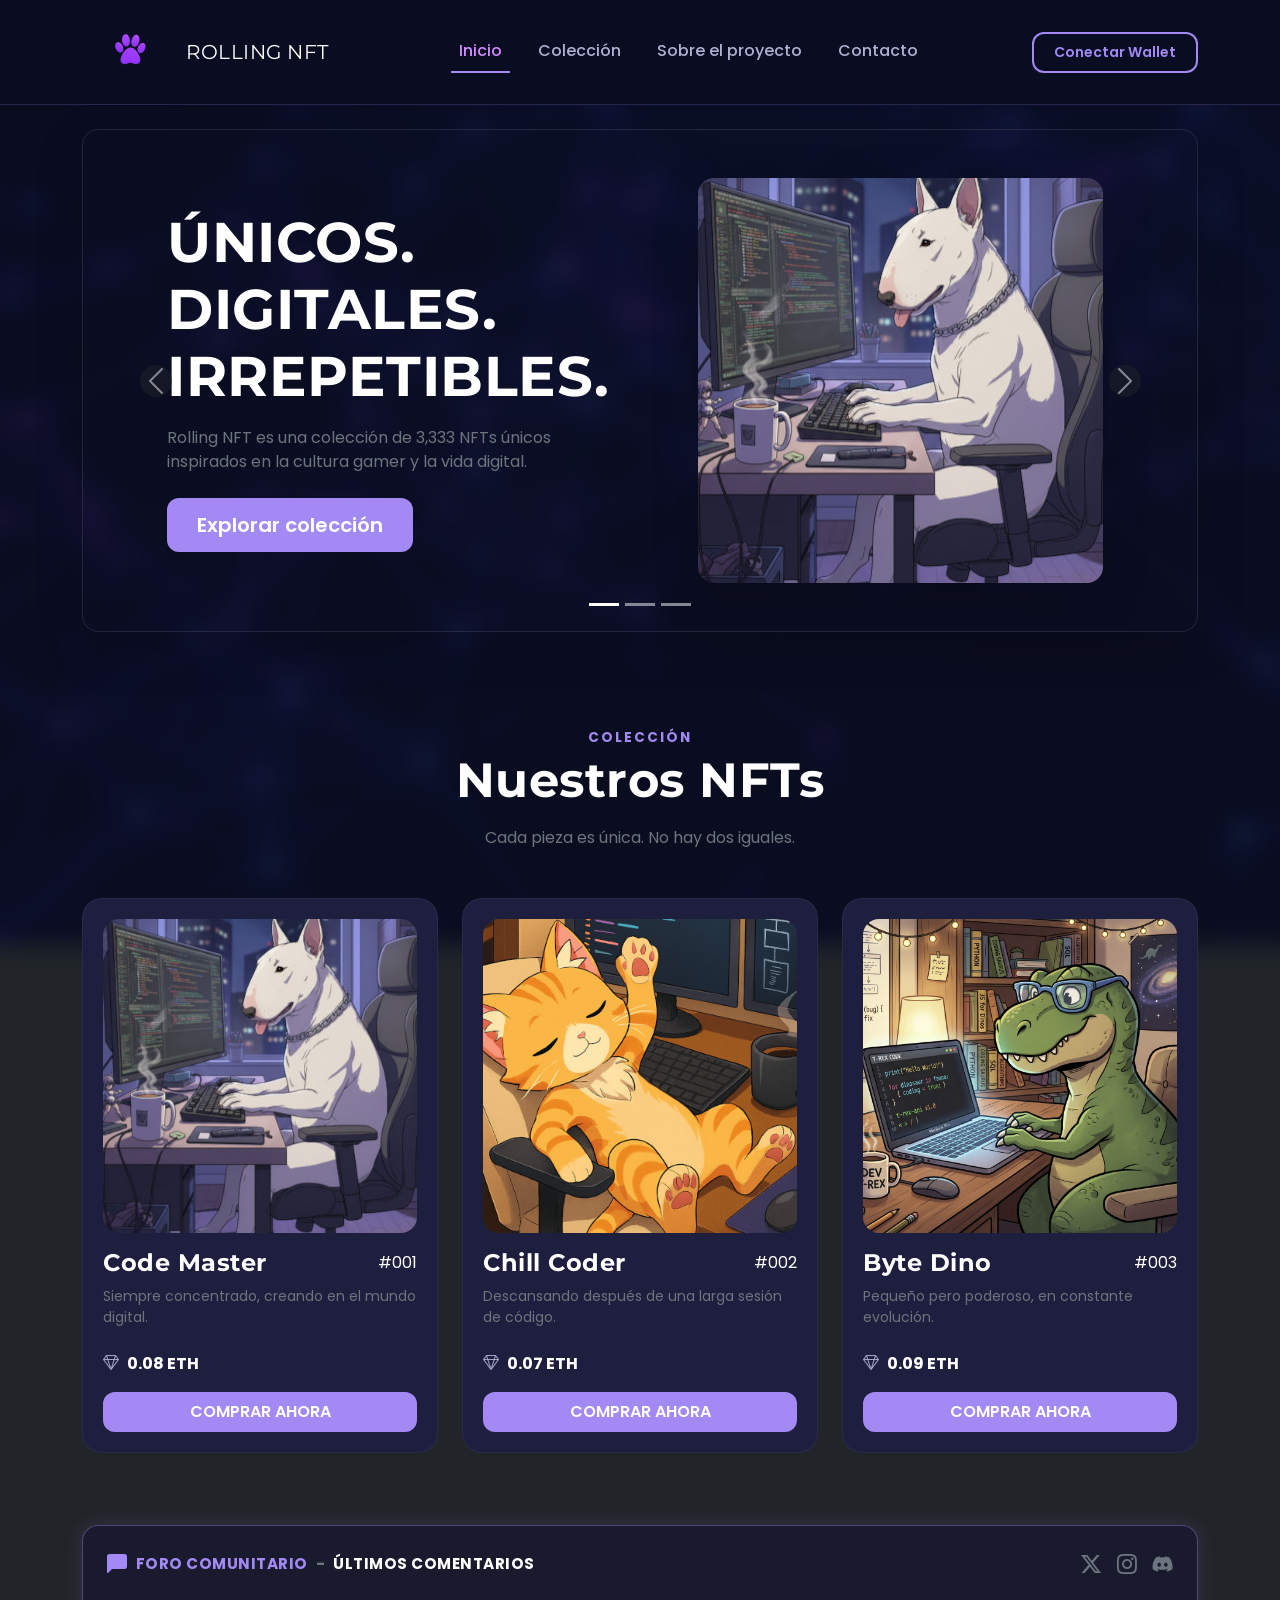
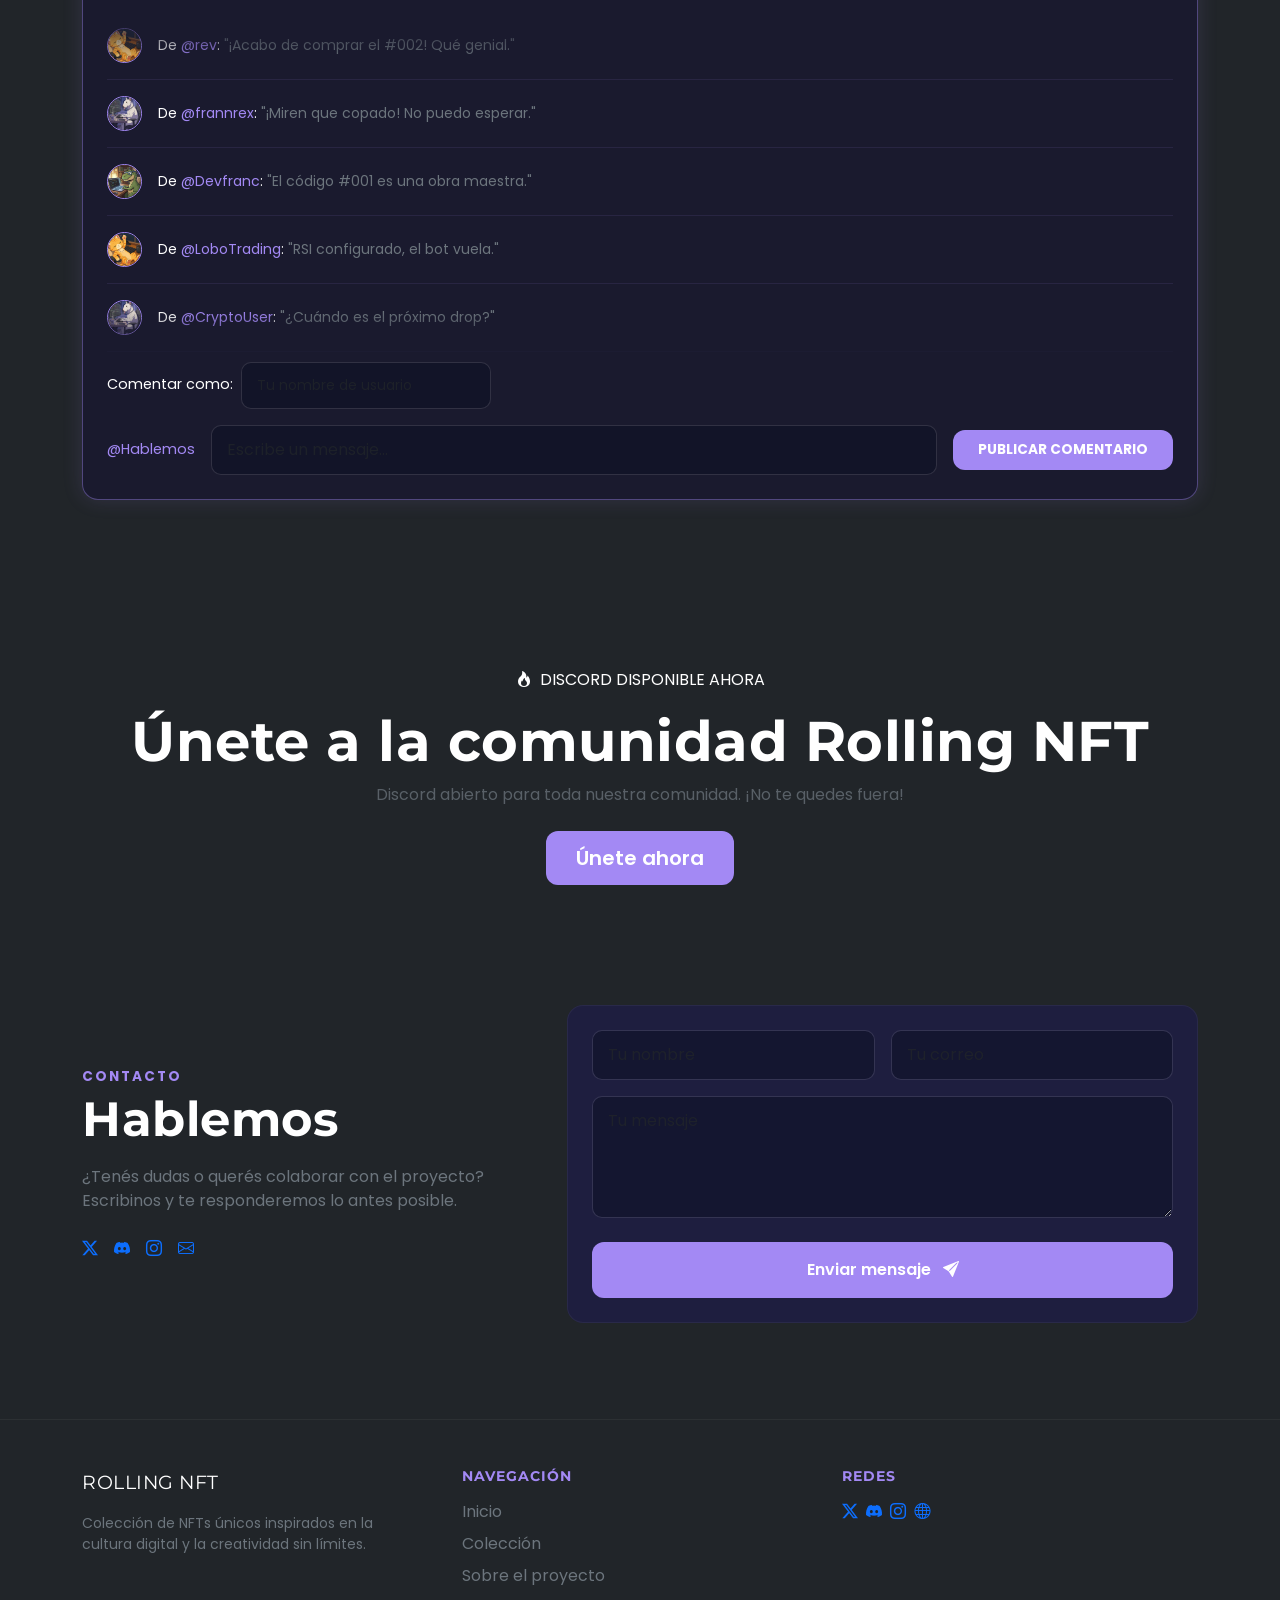
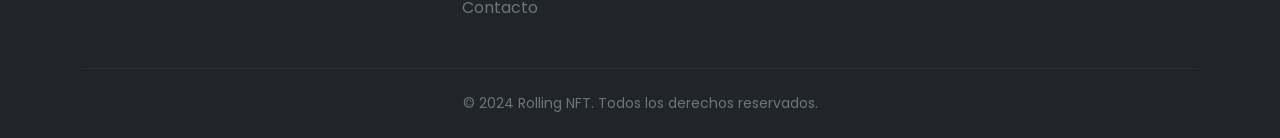
==== commit 259f23aa: "Scroll terminado y ajustes en CSS.. desplegando a dev y main" ====
--- a/index.html
+++ b/index.html
@@ -14,6 +14,11 @@
     />
     <title>Rolling NFT | Landing Page Completa</title>
     <link
+      rel="shortcut icon"
+      href="./assets/img/favicon.png"
+      type="image/x-icon"
+    />
+    <link
       href="https://cdn.jsdelivr.net/npm/bootstrap@5.3.3/dist/css/bootstrap.min.css"
       rel="stylesheet"
     />
@@ -24,9 +29,7 @@
     <link rel="stylesheet" href="css/style.css" />
   </head>
   <body class="bg-dark">
-    <!-- HEADER PRINCIPAL -->
     <header>
-      <!-- NAVBAR -->
       <nav class="navbar navbar-expand-lg sticky-top">
         <div class="container">
           <a class="navbar-brand text-white d-flex align-items-center" href="#">
@@ -52,9 +55,7 @@
                 <a class="nav-link active" href="#">Inicio</a>
               </li>
               <li class="nav-item">
-                <a class="nav-link" href="./pages/collections.html"
-                  >Colección</a
-                >
+                <a class="nav-link" href="#coleccion">Colección</a>
               </li>
               <li class="nav-item">
                 <a class="nav-link" href="./pages/proyect.html"
@@ -62,7 +63,7 @@
                 >
               </li>
               <li class="nav-item">
-                <a class="nav-link" href="./pages/contact.html">Contacto</a>
+                <a class="nav-link" href="#contacto">Contacto</a>
               </li>
             </ul>
             <a
@@ -74,7 +75,6 @@
           </div>
         </div>
       </nav>
-      <!-- CAROUSEL (Convertido a div para mantener semántica) -->
       <div
         id="headerCarousel"
         class="carousel slide container mt-4"
@@ -101,7 +101,6 @@
         <div
           class="carousel-inner rounded-4 border border-secondary shadow-lg border-opacity-25"
         >
-          <!-- ITEM 1 -->
           <div class="carousel-item active">
             <div class="banner-mint p-5 d-flex align-items-center">
               <div class="row align-items-center">
@@ -132,7 +131,6 @@
               </div>
             </div>
           </div>
-          <!-- ITEM 2 -->
           <div class="carousel-item">
             <div
               class="banner-mint p-5 d-flex align-items-center"
@@ -168,7 +166,6 @@
               </div>
             </div>
           </div>
-          <!-- ITEM 3 -->
           <div class="carousel-item">
             <div
               class="banner-mint p-5 d-flex align-items-center"
@@ -203,7 +200,6 @@
             </div>
           </div>
         </div>
-        <!-- CONTROLES -->
         <button
           class="carousel-control-prev"
           type="button"
@@ -226,7 +222,6 @@
         </button>
       </div>
     </header>
-    <!-- SECCIÓN COLECCIÓN (NUEVA) -->
     <section id="coleccion" class="container mt-5 pt-5">
       <div class="text-center mb-5">
         <p
@@ -243,7 +238,6 @@
         <p class="text-secondary">Cada pieza es única. No hay dos iguales.</p>
       </div>
       <div class="row g-4">
-        <!-- Tarjeta 1 -->
         <div class="col-md-4">
           <div class="card-nft d-flex flex-column">
             <img
@@ -261,7 +255,6 @@
             <div class="d-flex align-items-center mb-3 text-white fw-bold">
               <i class="bi bi-gem me-2" style="color: #a3a3c2"></i> 0.08 ETH
             </div>
-            <!-- BOTÓN CON ACTIVADOR DE MODAL -->
             <button
               type="button"
               class="btn btn-primary-cyber w-100 py-2"
@@ -272,7 +265,6 @@
             </button>
           </div>
         </div>
-        <!-- Tarjeta 2 -->
         <div class="col-md-4">
           <div class="card-nft d-flex flex-column">
             <img
@@ -290,7 +282,6 @@
             <div class="d-flex align-items-center mb-3 text-white fw-bold">
               <i class="bi bi-gem me-2" style="color: #a3a3c2"></i> 0.07 ETH
             </div>
-            <!-- BOTÓN CON ACTIVADOR DE MODAL -->
             <button
               type="button"
               class="btn btn-primary-cyber w-100 py-2"
@@ -301,7 +292,6 @@
             </button>
           </div>
         </div>
-        <!-- Tarjeta 3 -->
         <div class="col-md-4">
           <div class="card-nft d-flex flex-column">
             <img
@@ -319,7 +309,6 @@
             <div class="d-flex align-items-center mb-3 text-white fw-bold">
               <i class="bi bi-gem me-2" style="color: #a3a3c2"></i> 0.09 ETH
             </div>
-            <!-- BOTÓN CON ACTIVADOR DE MODAL -->
             <button
               type="button"
               class="btn btn-primary-cyber w-100 py-2"
@@ -332,10 +321,8 @@
         </div>
       </div>
     </section>
-    <!-- SECCIÓN FORO COMUNITARIO -->
     <section class="container mt-5 pt-4 pb-4">
       <div class="forum-container p-4 rounded-4 position-relative">
-        <!-- Encabezado del Foro -->
         <div
           class="d-flex justify-content-between align-items-center mb-4 pb-2"
         >
@@ -352,146 +339,338 @@
             <span class="text-white">ÚLTIMOS COMENTARIOS</span>
           </div>
           <div class="d-flex gap-3 fs-5">
-            <a href="#" class="text-secondary forum-icon"
+            <a
+              href="https://x.com/?lang=es"
+              target="_blank"
+              class="text-secondary forum-icon"
               ><i class="bi bi-twitter-x"></i
             ></a>
-            <a href="#" class="text-secondary forum-icon"
+            <a
+              href="https://www.instagram.com/"
+              target="_blank"
+              class="text-secondary forum-icon"
               ><i class="bi bi-instagram"></i
             ></a>
-            <a href="#" class="text-secondary forum-icon"
+            <a
+              href="https://discord.com/"
+              target="_blank"
+              class="text-secondary forum-icon"
               ><i class="bi bi-discord"></i
             ></a>
           </div>
         </div>
-        <!-- Lista de Comentarios -->
-        <div class="comments-list mb-4">
-          <!-- Comentario 1 -->
+
+        <div class="forum-scroll-container">
+          <div class="marquee-content">
+            <div class="comment-item">
+              <div class="d-flex align-items-center">
+                <img src="./assets/img/cat.jpg" class="avatar-forum" />
+                <div class="text-secondary small">
+                  <span class="text-white"
+                    >De
+                    <span style="color: var(--soft-violet)">@rev</span>:</span
+                  >
+                  "¡Acabo de comprar el #002! Qué genial."
+                </div>
+              </div>
+            </div>
+            <div class="comment-item">
+              <div class="d-flex align-items-center">
+                <img src="./assets/img/dog.jpg" class="avatar-forum" />
+                <div class="text-secondary small">
+                  <span class="text-white"
+                    >De
+                    <span style="color: var(--soft-violet)">@frannrex</span
+                    >:</span
+                  >
+                  "¡Miren que copado! No puedo esperar."
+                </div>
+              </div>
+            </div>
+            <div class="comment-item">
+              <div class="d-flex align-items-center">
+                <img src="./assets/img/dinosaur.jpg" class="avatar-forum" />
+                <div class="text-secondary small">
+                  <span class="text-white"
+                    >De
+                    <span style="color: var(--soft-violet)">@Devfranc</span
+                    >:</span
+                  >
+                  "El código #001 es una obra maestra."
+                </div>
+              </div>
+            </div>
+            <div class="comment-item">
+              <div class="d-flex align-items-center">
+                <img src="./assets/img/cat.jpg" class="avatar-forum" />
+                <div class="text-secondary small">
+                  <span class="text-white"
+                    >De
+                    <span style="color: var(--soft-violet)">@LoboTrading</span
+                    >:</span
+                  >
+                  "RSI configurado, el bot vuela."
+                </div>
+              </div>
+            </div>
+            <div class="comment-item">
+              <div class="d-flex align-items-center">
+                <img src="./assets/img/dog.jpg" class="avatar-forum" />
+                <div class="text-secondary small">
+                  <span class="text-white"
+                    >De
+                    <span style="color: var(--soft-violet)">@CryptoUser</span
+                    >:</span
+                  >
+                  "¿Cuándo es el próximo drop?"
+                </div>
+              </div>
+            </div>
+            <div class="comment-item">
+              <div class="d-flex align-items-center">
+                <img src="./assets/img/dinosaur.jpg" class="avatar-forum" />
+                <div class="text-secondary small">
+                  <span class="text-white"
+                    >De
+                    <span style="color: var(--soft-violet)">@AgustIn</span
+                    >:</span
+                  >
+                  "UTN a full con los proyectos!"
+                </div>
+              </div>
+            </div>
+            <div class="comment-item">
+              <div class="d-flex align-items-center">
+                <img src="./assets/img/cat.jpg" class="avatar-forum" />
+                <div class="text-secondary small">
+                  <span class="text-white"
+                    >De
+                    <span style="color: var(--soft-violet)">@BunkerMaster</span
+                    >:</span
+                  >
+                  "Protocolo Omega activo."
+                </div>
+              </div>
+            </div>
+            <div class="comment-item">
+              <div class="d-flex align-items-center">
+                <img src="./assets/img/dog.jpg" class="avatar-forum" />
+                <div class="text-secondary small">
+                  <span class="text-white"
+                    >De
+                    <span style="color: var(--soft-violet)">@SantiNFT</span
+                    >:</span
+                  >
+                  "Me encanta la paleta de colores."
+                </div>
+              </div>
+            </div>
+            <div class="comment-item">
+              <div class="d-flex align-items-center">
+                <img src="./assets/img/dinosaur.jpg" class="avatar-forum" />
+                <div class="text-secondary small">
+                  <span class="text-white"
+                    >De
+                    <span style="color: var(--soft-violet)">@NicoDev</span
+                    >:</span
+                  >
+                  "Subí los cambios al repo, checkealo."
+                </div>
+              </div>
+            </div>
+            <div class="comment-item">
+              <div class="d-flex align-items-center">
+                <img src="./assets/img/cat.jpg" class="avatar-forum" />
+                <div class="text-secondary small">
+                  <span class="text-white"
+                    >De
+                    <span style="color: var(--soft-violet)">@Aracelli</span
+                    >:</span
+                  >
+                  "¡Quedó buenísimo el sitio!"
+                </div>
+              </div>
+            </div>
+
+            <div class="comment-item">
+              <div class="d-flex align-items-center">
+                <img src="./assets/img/cat.jpg" class="avatar-forum" />
+                <div class="text-secondary small">
+                  <span class="text-white"
+                    >De
+                    <span style="color: var(--soft-violet)">@rev</span>:</span
+                  >
+                  "¡Acabo de comprar el #002! Qué genial."
+                </div>
+              </div>
+            </div>
+            <div class="comment-item">
+              <div class="d-flex align-items-center">
+                <img src="./assets/img/dog.jpg" class="avatar-forum" />
+                <div class="text-secondary small">
+                  <span class="text-white"
+                    >De
+                    <span style="color: var(--soft-violet)">@frannrex</span
+                    >:</span
+                  >
+                  "¡Miren que copado! No puedo esperar."
+                </div>
+              </div>
+            </div>
+            <div class="comment-item">
+              <div class="d-flex align-items-center">
+                <img src="./assets/img/dinosaur.jpg" class="avatar-forum" />
+                <div class="text-secondary small">
+                  <span class="text-white"
+                    >De
+                    <span style="color: var(--soft-violet)">@Devfranc</span
+                    >:</span
+                  >
+                  "El código #001 es una obra maestra."
+                </div>
+              </div>
+            </div>
+            <div class="comment-item">
+              <div class="d-flex align-items-center">
+                <img src="./assets/img/cat.jpg" class="avatar-forum" />
+                <div class="text-secondary small">
+                  <span class="text-white"
+                    >De
+                    <span style="color: var(--soft-violet)">@LoboTrading</span
+                    >:</span
+                  >
+                  "RSI configurado, el bot vuela."
+                </div>
+              </div>
+            </div>
+            <div class="comment-item">
+              <div class="d-flex align-items-center">
+                <img src="./assets/img/dog.jpg" class="avatar-forum" />
+                <div class="text-secondary small">
+                  <span class="text-white"
+                    >De
+                    <span style="color: var(--soft-violet)">@CryptoUser</span
+                    >:</span
+                  >
+                  "¿Cuándo es el próximo drop?"
+                </div>
+              </div>
+            </div>
+            <div class="comment-item">
+              <div class="d-flex align-items-center">
+                <img src="./assets/img/dinosaur.jpg" class="avatar-forum" />
+                <div class="text-secondary small">
+                  <span class="text-white"
+                    >De
+                    <span style="color: var(--soft-violet)">@AgustIn</span
+                    >:</span
+                  >
+                  "UTN a full con los proyectos!"
+                </div>
+              </div>
+            </div>
+            <div class="comment-item">
+              <div class="d-flex align-items-center">
+                <img src="./assets/img/cat.jpg" class="avatar-forum" />
+                <div class="text-secondary small">
+                  <span class="text-white"
+                    >De
+                    <span style="color: var(--soft-violet)">@BunkerMaster</span
+                    >:</span
+                  >
+                  "Protocolo Omega activo."
+                </div>
+              </div>
+            </div>
+            <div class="comment-item">
+              <div class="d-flex align-items-center">
+                <img src="./assets/img/dog.jpg" class="avatar-forum" />
+                <div class="text-secondary small">
+                  <span class="text-white"
+                    >De
+                    <span style="color: var(--soft-violet)">@SantiNFT</span
+                    >:</span
+                  >
+                  "Me encanta la paleta de colores."
+                </div>
+              </div>
+            </div>
+            <div class="comment-item">
+              <div class="d-flex align-items-center">
+                <img src="./assets/img/dinosaur.jpg" class="avatar-forum" />
+                <div class="text-secondary small">
+                  <span class="text-white"
+                    >De
+                    <span style="color: var(--soft-violet)">@NicoDev</span
+                    >:</span
+                  >
+                  "Subí los cambios al repo, checkealo."
+                </div>
+              </div>
+            </div>
+            <div class="comment-item">
+              <div class="d-flex align-items-center">
+                <img src="./assets/img/cat.jpg" class="avatar-forum" />
+                <div class="text-secondary small">
+                  <span class="text-white"
+                    >De
+                    <span style="color: var(--soft-violet)">@Aracelli</span
+                    >:</span
+                  >
+                  "¡Quedó buenísimo el sitio!"
+                </div>
+              </div>
+            </div>
+          </div>
+        </div>
+
+        <form id="formularioComentario">
+          <div class="d-flex align-items-center mb-3 gap-2">
+            <span class="text-white" style="font-size: 0.9rem"
+              >Comentar como:</span
+            >
+            <input
+              type="text"
+              class="form-control form-control-cyber form-control-sm"
+              placeholder="Tu nombre de usuario"
+              style="max-width: 250px"
+              required
+            />
+          </div>
           <div
-            class="d-flex align-items-md-center align-items-start mb-3 flex-column flex-md-row"
+            class="d-flex align-items-md-center align-items-stretch gap-3 flex-column flex-md-row"
           >
-            <div class="d-flex flex-grow-1 align-items-center mb-2 mb-md-0">
-              <img
-                src="./assets/img/cat.jpg"
-                alt="Avatar CryptoKat"
-                class="rounded-circle me-3 border border-secondary"
-                style="width: 35px; height: 35px; object-fit: cover"
-              />
-              <div class="text-secondary" style="font-size: 0.95rem">
-                <span class="text-white"
-                  >De <span style="color: var(--soft-violet)">@rev</span>:</span
-                >
-                "¡Acabo de comprar el #002! Qué genial."
-              </div>
-            </div>
-            <div
-              class="d-flex align-items-center text-secondary justify-content-end"
-              style="font-size: 0.85rem; min-width: 140px"
-            >
-              <span class="me-3">2 mins ago</span>
-              <i class="bi bi-hand-thumbs-up-fill me-1"></i> 12
-            </div>
-          </div>
-          <!-- Comentario 2 -->
-          <div
-            class="d-flex align-items-md-center align-items-start mb-3 flex-column flex-md-row"
-          >
-            <div class="d-flex flex-grow-1 align-items-center mb-2 mb-md-0">
-              <img
-                src="./assets/img/dog.jpg"
-                alt="Avatar RollingRex"
-                class="rounded-circle me-3 border border-secondary"
-                style="width: 35px; height: 35px; object-fit: cover"
-              />
-              <div class="text-secondary" style="font-size: 0.95rem">
-                <span class="text-white"
-                  >De
-                  <span style="color: var(--soft-violet)">@frannrex</span
-                  >:</span
-                >
-                "¡Miren que copado! No puedo esperar al próximo lanzamiento."
-              </div>
-            </div>
-            <div
-              class="d-flex align-items-center text-secondary justify-content-end"
-              style="font-size: 0.85rem; min-width: 140px"
-            >
-              <span class="me-3">15 mins ago</span>
-              <i class="bi bi-heart-fill me-1"></i> 8
-            </div>
-          </div>
-          <!-- Comentario 3 -->
-          <div
-            class="d-flex align-items-md-center align-items-start mb-4 flex-column flex-md-row"
-          >
-            <div class="d-flex flex-grow-1 align-items-center mb-2 mb-md-0">
-              <img
-                src="./assets/img/dinosaur.jpg"
-                alt="Avatar DevDan"
-                class="rounded-circle me-3 border border-secondary"
-                style="width: 35px; height: 35px; object-fit: cover"
-              />
-              <div class="text-secondary" style="font-size: 0.95rem">
-                <span class="text-white"
-                  >De
-                  <span style="color: var(--soft-violet)">@Devfranc</span
-                  >:</span
-                >
-                "Me encanta el tema de programador. El codigo #001 es una obra
-                maestra."
-              </div>
-            </div>
-            <div
-              class="d-flex align-items-center text-secondary justify-content-end"
-              style="font-size: 0.85rem; min-width: 140px"
-            >
-              <span class="me-3">1 hour ago</span>
-              <i class="bi bi-heart-fill me-1"></i> 24
-            </div>
-          </div>
-        </div>
-        <!-- Área de Ingreso de Texto -->
-        <div class="d-flex align-items-center mb-3 gap-2">
-          <span class="text-white" style="font-size: 0.9rem"
-            >Comentar como:</span
-          >
-          <input
-            type="text"
-            class="form-control form-control-cyber form-control-sm"
-            placeholder="Tu nombre de usuario"
-            style="max-width: 250px"
-          />
-        </div>
-        <div
-          class="d-flex align-items-md-center align-items-stretch gap-3 flex-column flex-md-row"
-        >
-          <a
-            href="#contacto"
-            class="text-decoration-none"
-            style="
-              color: var(--soft-violet);
-              font-size: 0.9rem;
-              white-space: nowrap;
-            "
-            >@Hablemos</a
-          >
-          <input
-            type="text"
-            class="form-control form-control-cyber flex-grow-1"
-            placeholder="Escribe un mensaje..."
-          />
-          <button
-            type="button"
-            class="btn btn-primary-cyber fw-bold"
-            style="white-space: nowrap; font-size: 0.85rem; padding: 10px 25px"
-            data-bs-toggle="modal"
-            data-bs-target="#modalComentario"
-          >
-            PUBLICAR COMENTARIO
-          </button>
-        </div>
+            <a
+              href="#contacto"
+              class="text-decoration-none"
+              style="
+                color: var(--soft-violet);
+                font-size: 0.9rem;
+                white-space: nowrap;
+              "
+              >@Hablemos</a
+            >
+            <input
+              type="text"
+              class="form-control form-control-cyber flex-grow-1"
+              placeholder="Escribe un mensaje..."
+              required
+            />
+            <button
+              type="submit"
+              class="btn btn-primary-cyber fw-bold"
+              style="
+                white-space: nowrap;
+                font-size: 0.85rem;
+                padding: 10px 25px;
+              "
+            >
+              PUBLICAR COMENTARIO
+            </button>
+          </div>
+        </form>
       </div>
     </section>
-    <!-- BANNER MINT PROFESIONAL -->
     <section class="container mt-5 pt-5 d-none d-lg-block">
       <div class="banner-mint-profesional position-relative overflow-hidden">
         <div class="banner-bg-image"></div>
@@ -518,7 +697,6 @@
         </div>
       </div>
     </section>
-    <!-- SECCIÓN CONTACTO -->
     <section id="contacto" class="container mt-5 pt-4 pb-5">
       <div class="row g-5 align-items-center">
         <div class="col-lg-5">
@@ -538,22 +716,35 @@
             responderemos lo antes posible.
           </p>
           <div class="d-flex gap-3">
-            <a href="./pages/contact.html" class="social-icon"
+            <a
+              href="https://www.x.com/?lang=es"
+              target="_blank"
+              class="social-icon"
               ><i class="bi bi-twitter-x"></i
             ></a>
-            <a href="./pages/contact.html" class="social-icon"
+            <a
+              href="https://www.discord.com/"
+              target="_blank"
+              class="social-icon"
               ><i class="bi bi-discord"></i
             ></a>
-            <a href="./pages/contact.html" class="social-icon"
+            <a
+              href="https://www.instagram.com"
+              target="_blank"
+              class="social-icon"
               ><i class="bi bi-instagram"></i
             ></a>
-            <a href="./pages/contact.html" class="social-icon"
+            <a
+              href="https://mail.google.com/"
+              target="_blank"
+              class="social-icon"
               ><i class="bi bi-envelope"></i
             ></a>
           </div>
         </div>
         <div class="col-lg-7">
           <form
+            id="formularioContacto"
             class="p-4 rounded-4"
             style="
               background-color: var(--dark-purple);
@@ -566,6 +757,7 @@
                   type="text"
                   class="form-control form-control-cyber"
                   placeholder="Tu nombre"
+                  required
                 />
               </div>
               <div class="col-md-6">
@@ -573,6 +765,7 @@
                   type="email"
                   class="form-control form-control-cyber"
                   placeholder="Tu correo"
+                  required
                 />
               </div>
             </div>
@@ -581,77 +774,120 @@
                 class="form-control form-control-cyber"
                 rows="4"
                 placeholder="Tu mensaje"
+                required
               ></textarea>
             </div>
-            <button
-              type="button"
-              class="btn btn-primary-cyber w-100 py-3"
-              data-bs-toggle="modal"
-              data-bs-target="#modalContacto"
-            >
+            <button type="submit" class="btn btn-primary-cyber w-100 py-3">
               Enviar mensaje <i class="bi bi-send-fill ms-2"></i>
             </button>
           </form>
         </div>
       </div>
-      <!-- MODAL CYBERPUNK -->
-      <div
-        class="modal fade"
-        id="modalContacto"
-        data-bs-backdrop="static"
-        data-bs-keyboard="false"
-        tabindex="-1"
-        aria-labelledby="modalContactoLabel"
-        aria-hidden="true"
-      >
-        <div class="modal-dialog modal-dialog-centered">
-          <!-- Centrado verticalmente -->
-          <div
-            class="modal-content"
-            style="
-              background-color: var(--dark-purple);
-              border: 1px solid var(--soft-violet);
-              box-shadow: 0 0 20px rgba(163, 137, 244, 0.2);
-            "
-          >
-            <div class="modal-header border-bottom-0 pb-0">
-              <h1
-                class="modal-title fs-5 text-white fw-bold"
-                id="modalContactoLabel"
-              >
-                <i
-                  class="bi bi-check-circle-fill me-2"
-                  style="color: var(--vibrant-violet)"
-                ></i
-                >Mensaje Enviado
-              </h1>
-              <!-- Botón "X" configurado en blanco -->
-              <button
-                type="button"
-                class="btn-close btn-close-white"
-                data-bs-dismiss="modal"
-                aria-label="Close"
-              ></button>
-            </div>
-            <div class="modal-body text-secondary mt-2">
-              Gracias por comunicarte con nosotros. Hemos recibido tu mensaje,
-              nuestro equipo se pondrá en contacto a la brevedad.
-            </div>
-            <div class="modal-footer border-top-0 pt-0">
-              <!-- Botón primario (Accept) -->
-              <button
-                type="button"
-                class="btn btn-primary-cyber px-4"
-                data-bs-dismiss="modal"
-              >
-                Aceptar
-              </button>
-            </div>
+    </section>
+    <div
+      class="modal fade"
+      id="modalContacto"
+      data-bs-backdrop="static"
+      data-bs-keyboard="false"
+      tabindex="-1"
+      aria-labelledby="modalContactoLabel"
+      aria-hidden="true"
+    >
+      <div class="modal-dialog modal-dialog-centered">
+        <div
+          class="modal-content"
+          style="
+            background-color: var(--dark-purple);
+            border: 1px solid var(--soft-violet);
+            box-shadow: 0 0 20px rgba(163, 137, 244, 0.2);
+          "
+        >
+          <div class="modal-header border-bottom-0 pb-0">
+            <h1
+              class="modal-title fs-5 text-white fw-bold"
+              id="modalContactoLabel"
+            >
+              <i
+                class="bi bi-check-circle-fill me-2"
+                style="color: var(--vibrant-violet)"
+              ></i
+              >Mensaje Enviado
+            </h1>
+            <button
+              type="button"
+              class="btn-close btn-close-white"
+              data-bs-dismiss="modal"
+              aria-label="Close"
+            ></button>
+          </div>
+          <div class="modal-body text-secondary mt-2">
+            Gracias por comunicarte con nosotros. Hemos recibido tu mensaje,
+            nuestro equipo se pondrá en contacto a la brevedad.
+          </div>
+          <div class="modal-footer border-top-0 pt-0">
+            <button
+              type="button"
+              class="btn btn-primary-cyber px-4"
+              data-bs-dismiss="modal"
+            >
+              Aceptar
+            </button>
           </div>
         </div>
       </div>
-    </section>
-    <!-- MODAL COMPRA 1 (Code Master - 0.08 ETH) -->
+    </div>
+    <div
+      class="modal fade"
+      id="modalComentario"
+      data-bs-backdrop="static"
+      data-bs-keyboard="false"
+      tabindex="-1"
+      aria-labelledby="modalComentarioLabel"
+      aria-hidden="true"
+    >
+      <div class="modal-dialog modal-dialog-centered">
+        <div
+          class="modal-content"
+          style="
+            background-color: var(--dark-purple);
+            border: 1px solid var(--soft-violet);
+            box-shadow: 0 0 20px rgba(163, 137, 244, 0.2);
+          "
+        >
+          <div class="modal-header border-bottom-0 pb-0">
+            <h1
+              class="modal-title fs-5 text-white fw-bold"
+              id="modalComentarioLabel"
+            >
+              <i
+                class="bi bi-check-circle-fill me-2"
+                style="color: var(--vibrant-violet)"
+              ></i
+              >¡Comentario Publicado!
+            </h1>
+            <button
+              type="button"
+              class="btn-close btn-close-white"
+              data-bs-dismiss="modal"
+              aria-label="Close"
+            ></button>
+          </div>
+          <div class="modal-body text-secondary mt-2">
+            Tu comentario ha sido publicado, ¡Muchas gracias por participar en
+            nuestra comunidad!
+          </div>
+          <div class="modal-footer border-top-0 pt-0">
+            <button
+              type="button"
+              class="btn btn-primary-cyber px-4"
+              data-bs-dismiss="modal"
+            >
+              Aceptar
+            </button>
+          </div>
+        </div>
+      </div>
+    </div>
     <div
       class="modal fade"
       id="modalCompra1"
@@ -726,7 +962,6 @@
                 "
               >
                 <span class="text-secondary fw-bold">Total a pagar:</span>
-                <!-- Precio Fijo del Modal 1 -->
                 <span class="text-white fw-bold fs-5"
                   ><i
                     class="bi bi-gem me-2"
@@ -735,11 +970,7 @@
                   >0.08 ETH</span
                 >
               </div>
-              <button
-                type="button"
-                class="btn btn-primary-cyber w-100 py-3"
-                data-bs-dismiss="modal"
-              >
+              <button type="submit" class="btn btn-primary-cyber w-100 py-3">
                 CONFIRMAR TRANSACCIÓN <i class="bi bi-shield-check ms-2"></i>
               </button>
             </form>
@@ -747,7 +978,6 @@
         </div>
       </div>
     </div>
-    <!-- MODAL COMPRA 2 (Chill Coder - 0.07 ETH) -->
     <div
       class="modal fade"
       id="modalCompra2"
@@ -822,7 +1052,6 @@
                 "
               >
                 <span class="text-secondary fw-bold">Total a pagar:</span>
-                <!-- Precio Fijo del Modal 2 -->
                 <span class="text-white fw-bold fs-5"
                   ><i
                     class="bi bi-gem me-2"
@@ -831,11 +1060,7 @@
                   >0.07 ETH</span
                 >
               </div>
-              <button
-                type="button"
-                class="btn btn-primary-cyber w-100 py-3"
-                data-bs-dismiss="modal"
-              >
+              <button type="submit" class="btn btn-primary-cyber w-100 py-3">
                 CONFIRMAR TRANSACCIÓN <i class="bi bi-shield-check ms-2"></i>
               </button>
             </form>
@@ -843,7 +1068,6 @@
         </div>
       </div>
     </div>
-    <!-- MODAL COMPRA 3 (Byte Dino) -->
     <div
       class="modal fade"
       id="modalCompra3"
@@ -918,7 +1142,6 @@
                 "
               >
                 <span class="text-secondary fw-bold">Total a pagar:</span>
-                <!-- Precio Fijo del Modal 3 -->
                 <span class="text-white fw-bold fs-5"
                   ><i
                     class="bi bi-gem me-2"
@@ -927,11 +1150,7 @@
                   >0.09 ETH</span
                 >
               </div>
-              <button
-                type="button"
-                class="btn btn-primary-cyber w-100 py-3"
-                data-bs-dismiss="modal"
-              >
+              <button type="submit" class="btn btn-primary-cyber w-100 py-3">
                 CONFIRMAR TRANSACCIÓN <i class="bi bi-shield-check ms-2"></i>
               </button>
             </form>
@@ -939,60 +1158,6 @@
         </div>
       </div>
     </div>
-    <!-- MODAL COMENTARIO PUBLICADO -->
-    <div
-      class="modal fade"
-      id="modalComentario"
-      data-bs-backdrop="static"
-      data-bs-keyboard="false"
-      tabindex="-1"
-      aria-labelledby="modalComentarioLabel"
-      aria-hidden="true"
-    >
-      <div class="modal-dialog modal-dialog-centered">
-        <div
-          class="modal-content"
-          style="
-            background-color: var(--dark-purple);
-            border: 1px solid var(--soft-violet);
-            box-shadow: 0 0 20px rgba(163, 137, 244, 0.2);
-          "
-        >
-          <div class="modal-header border-bottom-0 pb-0">
-            <h1
-              class="modal-title fs-5 text-white fw-bold"
-              id="modalComentarioLabel"
-            >
-              <i
-                class="bi bi-check-circle-fill me-2"
-                style="color: var(--vibrant-violet)"
-              ></i
-              >¡Comentario Publicado!
-            </h1>
-            <button
-              type="button"
-              class="btn-close btn-close-white"
-              data-bs-dismiss="modal"
-              aria-label="Close"
-            ></button>
-          </div>
-          <div class="modal-body text-secondary mt-2">
-            Tu comentario ha sido publicado, ¡Muchas gracias por participar en
-            nuestra comunidad!
-          </div>
-          <div class="modal-footer border-top-0 pt-0">
-            <button
-              type="button"
-              class="btn btn-primary-cyber px-4"
-              data-bs-dismiss="modal"
-            >
-              Aceptar
-            </button>
-          </div>
-        </div>
-      </div>
-    </div>
-    <!-- MODAL UNIRSE A LA COMUNIDAD -->
     <div
       class="modal fade"
       id="modalUnirse"
@@ -1011,7 +1176,6 @@
             box-shadow: 0 0 20px rgba(163, 137, 244, 0.2);
           "
         >
-          <!-- HEADER DEL MODAL -->
           <div class="modal-header border-bottom-0 pb-0 mt-2">
             <h1
               class="modal-title fs-4 text-white fw-bold"
@@ -1030,15 +1194,12 @@
               aria-label="Close"
             ></button>
           </div>
-          <!-- CUERPO DEL MODAL -->
           <div class="modal-body">
             <p class="text-secondary small mb-4">
               Ingresa tu correo electrónico para recibir tu invitación exclusiva
-              a nuestro servidor privado y enterarte antes que nadie de los
-              próximos lanzamientos.
+              a nuestro servidor privado.
             </p>
-            <form>
-              <!-- Input de Email -->
+            <form id="formularioUnirse">
               <div class="mb-4">
                 <label
                   for="emailComunidad"
@@ -1053,12 +1214,7 @@
                   required
                 />
               </div>
-              <!-- Botón de Confirmación -->
-              <button
-                type="button"
-                class="btn btn-primary-cyber w-100 py-3"
-                data-bs-dismiss="modal"
-              >
+              <button type="submit" class="btn btn-primary-cyber w-100 py-3">
                 UNIRME AHORA <i class="bi bi-send-fill ms-2"></i>
               </button>
             </form>
@@ -1066,7 +1222,6 @@
         </div>
       </div>
     </div>
-    <!-- FOOTER -->
     <footer
       class="mt-5 pt-5 pb-4 border-top"
       style="border-color: rgba(255, 255, 255, 0.05) !important"
@@ -1104,14 +1259,14 @@
             <ul class="list-unstyled d-flex flex-column gap-2 mb-0">
               <li>
                 <a
-                  href="./pages/index.html"
+                  href="#"
                   class="text-secondary text-decoration-none nav-footer-link"
                   >Inicio</a
                 >
               </li>
               <li>
                 <a
-                  href="./pages/collections.html"
+                  href="#coleccion"
                   class="text-secondary text-decoration-none nav-footer-link"
                   >Colección</a
                 >
@@ -1125,7 +1280,7 @@
               </li>
               <li>
                 <a
-                  href="./pages/contact.html"
+                  href="#contacto"
                   class="text-secondary text-decoration-none nav-footer-link"
                   >Contacto</a
                 >
@@ -1147,23 +1302,24 @@
               class="d-flex gap-2 justify-content-center justify-content-md-start"
             >
               <a
-                href="./pages/contact.html"
+                href="https://www.x.com/?lang=es"
+                target="_blank"
                 class="social-icon social-icon-small"
                 ><i class="bi bi-twitter-x"></i
               ></a>
               <a
-                href="./pages/contact.html"
+                href="https://discord.com/"
+                target="_blank"
                 class="social-icon social-icon-small"
                 ><i class="bi bi-discord"></i
               ></a>
               <a
-                href="./pages/contact.html"
+                href="https://www.instagram.com/"
+                target="_blank"
                 class="social-icon social-icon-small"
                 ><i class="bi bi-instagram"></i
               ></a>
-              <a
-                href="./pages/contact.html"
-                class="social-icon social-icon-small"
+              <a href="./index.html" class="social-icon social-icon-small"
                 ><i class="bi bi-globe"></i
               ></a>
             </div>
@@ -1180,5 +1336,62 @@
       </div>
     </footer>
     <script src="https://cdn.jsdelivr.net/npm/bootstrap@5.3.3/dist/js/bootstrap.bundle.min.js"></script>
+    <script>
+      document.addEventListener("DOMContentLoaded", function () {
+        const formComentario = document.getElementById("formularioComentario");
+        if (formComentario) {
+          formComentario.addEventListener("submit", function (evento) {
+            evento.preventDefault();
+            const modalComentario = bootstrap.Modal.getOrCreateInstance(
+              document.getElementById("modalComentario"),
+            );
+            modalComentario.show();
+            formComentario.reset();
+          });
+        }
+        const formContacto = document.getElementById("formularioContacto");
+        if (formContacto) {
+          formContacto.addEventListener("submit", function (evento) {
+            evento.preventDefault();
+            const modalContacto = bootstrap.Modal.getOrCreateInstance(
+              document.getElementById("modalContacto"),
+            );
+            modalContacto.show();
+            formContacto.reset();
+          });
+        }
+        const formUnirse = document.getElementById("formularioUnirse");
+        if (formUnirse) {
+          formUnirse.addEventListener("submit", function (evento) {
+            evento.preventDefault();
+            const modalUnirse = bootstrap.Modal.getOrCreateInstance(
+              document.getElementById("modalUnirse"),
+            );
+            modalUnirse.hide();
+            formUnirse.reset();
+          });
+        }
+        const idsModalesCompra = [
+          "modalCompra1",
+          "modalCompra2",
+          "modalCompra3",
+        ];
+        idsModalesCompra.forEach(function (id) {
+          const modalHtml = document.getElementById(id);
+          if (modalHtml) {
+            const formCompra = modalHtml.querySelector("form");
+            if (formCompra) {
+              formCompra.addEventListener("submit", function (evento) {
+                evento.preventDefault();
+                const instanciaModal =
+                  bootstrap.Modal.getOrCreateInstance(modalHtml);
+                instanciaModal.hide();
+                formCompra.reset();
+              });
+            }
+          }
+        });
+      });
+    </script>
   </body>
 </html>
--- a/css/style.css
+++ b/css/style.css
@@ -10,13 +10,34 @@
   --transition: all 0.3s ease;
 }
 
+html {
+  scroll-behavior: smooth;
+}
+
 body {
   background-color: var(--deep-navy);
   color: var(--text-primary);
   font-family: "Poppins", sans-serif;
   overflow-x: hidden;
-}
-
+  position: relative;
+}
+
+body::before {
+  content: "";
+  position: fixed;
+  top: 0;
+  left: 0;
+  width: 100vw;
+  height: 100vh;
+  background:
+    linear-gradient(rgba(11, 14, 34, 0.85), rgba(11, 14, 34, 0.9)),
+    url("../assets/img/fondo.png") center/cover no-repeat;
+  filter: blur(10px);
+  z-index: -1;
+  transform: scale(1.1);
+}
+
+/* Tipografía */
 h1,
 h2,
 h3,
@@ -28,26 +49,33 @@
   letter-spacing: 0.5px;
 }
 
-/* NAVBAR */
+/* Navbar */
 .navbar {
   background-color: rgba(11, 14, 34, 0.95);
   border-bottom: 1px solid rgba(163, 137, 244, 0.2);
   padding: 15px 0;
   backdrop-filter: blur(10px);
 }
+
+.navbar-logo {
+  height: 4rem;
+  width: auto;
+}
+
 .nav-link {
   color: var(--text-secondary) !important;
   font-weight: 500;
   transition: var(--transition);
   margin: 0 10px;
 }
+
 .nav-link:hover,
 .nav-link.active {
   color: var(--vibrant-violet) !important;
   border-bottom: 2px solid var(--soft-violet);
 }
 
-/* BOTONES */
+/* Botones Cyber */
 .btn-outline-cyber {
   border: 2px solid var(--soft-violet);
   color: var(--soft-violet);
@@ -57,59 +85,31 @@
   padding: 8px 20px;
   transition: var(--transition);
 }
+
 .btn-outline-cyber:hover {
   background-color: var(--soft-violet);
-  color: white;
+  color: #fff;
   box-shadow: 0 0 15px var(--soft-violet);
 }
 
 .btn-primary-cyber {
   background-color: var(--soft-violet);
   border: none;
-  color: white;
+  color: #fff;
   font-weight: 600;
   padding: 12px 30px;
   border-radius: 12px;
   transition: var(--transition);
 }
+
 .btn-primary-cyber:hover {
   background-color: var(--vibrant-violet);
   transform: translateY(-3px);
   box-shadow: 0 0 25px rgba(209, 139, 255, 0.5);
-  color: white;
-}
-
-/* HEADER CAROUSEL */
-.banner-mint {
-  background: linear-gradient(90deg, #1e1e3f 0%, #3a1e5f 100%);
-  border-radius: 24px;
-  border: 1px solid rgba(209, 139, 255, 0.3);
-  transition: var(--transition);
-  min-height: 450px;
-}
-.carousel-item img {
-  max-height: 350px;
-  object-fit: cover;
-}
-.text-vibrant {
-  color: var(--vibrant-violet);
-  text-shadow: 0 0 15px rgba(209, 139, 255, 0.5);
-}
-.carousel-indicators button {
-  width: 10px;
-  height: 10px;
-  border-radius: 50%;
-  background-color: var(--soft-violet) !important;
-  opacity: 0.5;
-  margin: 0 6px !important;
-}
-.carousel-indicators .active {
-  opacity: 1 !important;
-  background-color: var(--vibrant-violet) !important;
-  box-shadow: 0 0 10px var(--vibrant-violet);
-}
-
-/* COLECCIÓN - TARJETAS NFT */
+  color: #fff;
+}
+
+/* Componentes Visuales */
 .card-nft {
   background-color: var(--dark-purple);
   border: 1px solid rgba(255, 255, 255, 0.05);
@@ -118,160 +118,111 @@
   height: 100%;
   transition: var(--transition);
 }
+
 .card-nft:hover {
   border-color: var(--soft-violet);
   transform: translateY(-10px);
   box-shadow: 0 15px 35px rgba(0, 0, 0, 0.4);
 }
-.badge-id {
-  background-color: rgba(163, 137, 244, 0.2);
-  color: var(--text-primary);
-  padding: 4px 10px;
-  border-radius: 8px;
-  font-size: 0.8rem;
-  font-weight: 600;
-}
-
-/* BANNER MINT PROFESIONAL */
-.banner-mint-profesional {
-  width: 100%;
-  min-height: 250px;
-  border-radius: 24px;
-  border: 1px solid rgba(163, 137, 244, 0.3);
-  background-color: var(--dark-purple);
-  box-shadow: 0 10px 40px rgba(0, 0, 0, 0.4);
-  position: relative;
-  overflow: hidden;
-  display: flex;
-  align-items: center;
-  justify-content: center;
-}
-.banner-bg-image {
-  position: absolute;
-  top: 0;
-  left: 0;
-  width: 100%;
-  height: 100%;
-  background-image: url("../assets/img/banner.png");
-  background-size: cover;
-  background-position: center;
-  z-index: 1;
-  opacity: 0.25; /* Opacidad ajustada para legibilidad del texto HTML */
-  filter: blur(2px);
-  transition: transform 0.5s ease;
-}
-.banner-content {
-  position: relative;
-  z-index: 2;
-  height: 100%;
-  width: 100%;
-}
-.badge-mint {
-  background: rgba(163, 137, 244, 0.15);
-  border: 1px solid var(--soft-violet);
-  color: white;
-  padding: 8px 18px;
-  border-radius: 50px;
-  font-size: 0.75rem;
-  font-weight: 600;
-  letter-spacing: 1px;
-  backdrop-filter: blur(5px);
-  display: inline-block;
-}
-.banner-mint-profesional:hover .banner-bg-image {
-  transform: scale(1.05);
-}
-.banner-mint-profesional:hover {
-  box-shadow: 0 0 30px rgba(163, 137, 244, 0.3);
-}
-
-/* CONTACTO - FORMULARIO Y REDES */
-.social-icon {
-  display: inline-flex;
-  align-items: center;
-  justify-content: center;
-  width: 45px;
-  height: 45px;
-  border-radius: 50%;
-  background-color: var(--dark-purple);
-  color: var(--text-primary);
-  font-size: 1.2rem;
-  transition: var(--transition);
-  text-decoration: none;
-  border: 1px solid rgba(255, 255, 255, 0.05);
-}
-.social-icon:hover {
-  background-color: var(--soft-violet);
-  color: #fff;
-  transform: translateY(-3px);
-}
+
 .form-control-cyber {
-  background-color: rgba(11, 14, 34, 0.5); /* Fondo input más oscuro */
+  background-color: rgba(11, 14, 34, 0.5);
   border: 1px solid rgba(255, 255, 255, 0.1);
   color: var(--text-primary);
   padding: 12px 15px;
   border-radius: 10px;
 }
+
 .form-control-cyber:focus {
   background-color: rgba(11, 14, 34, 0.8);
   border-color: var(--soft-violet);
-  color: var(--text-primary);
   box-shadow: 0 0 10px rgba(163, 137, 244, 0.2);
 }
-.form-control-cyber::placeholder {
-  color: var(--text-secondary);
-  opacity: 0.7;
-}
-
-/* FOOTER */
-.nav-footer-link:hover {
-  color: var(--soft-violet) !important;
-}
-.social-icon-small {
+
+/* =========================================
+   SECCIÓN FORO - AUTO-MARQUEE
+   ========================================= */
+
+.forum-container {
+  background-color: #1a1a2e;
+  border: 1px solid rgba(163, 137, 244, 0.4);
+  box-shadow: 0 0 20px rgba(163, 137, 244, 0.15);
+  overflow: hidden;
+}
+
+.forum-scroll-container {
+  position: relative;
+  height: 350px; /* Tamaño fijo solicitado */
+  overflow: hidden;
+  /* Efecto Fading */
+  mask-image: linear-gradient(
+    to bottom,
+    transparent,
+    black 15%,
+    black 85%,
+    transparent
+  );
+  -webkit-mask-image: linear-gradient(
+    to bottom,
+    transparent,
+    black 15%,
+    black 85%,
+    transparent
+  );
+}
+
+.marquee-content {
+  display: flex;
+  flex-direction: column;
+  animation: scroll-infinite 25s linear infinite;
+}
+
+/* Pausar al pasar el mouse */
+.forum-scroll-container:hover .marquee-content {
+  animation-play-state: paused;
+}
+
+@keyframes scroll-infinite {
+  0% {
+    transform: translateY(0);
+  }
+  100% {
+    transform: translateY(-50%);
+  }
+}
+
+.comment-item {
+  padding: 1rem 0;
+  border-bottom: 1px solid rgba(163, 137, 244, 0.1);
+}
+
+.avatar-forum {
   width: 35px;
   height: 35px;
-  font-size: 1rem;
-}
-
-/* RESPONSIVE */
+  object-fit: cover;
+  border-radius: 50%;
+  margin-right: 1rem;
+  border: 1px solid var(--soft-violet);
+}
+
+.forum-icon {
+  transition: var(--transition);
+}
+.forum-icon:hover {
+  color: var(--vibrant-violet) !important;
+  transform: scale(1.1);
+}
+
+/* Responsivo */
 @media (max-width: 991px) {
   .display-4 {
     font-size: 2.2rem;
   }
-  .display-5 {
-    font-size: 1.8rem;
-  }
   .banner-mint {
     min-height: auto;
     padding: 2rem 1rem;
   }
-}
-
-/* --- FORO COMUNITARIO --- */
-.forum-container {
-  background-color: #1a1a2e; /* Un tono oscuro sutilmente distinto para separarlo del fondo */
-  border: 1px solid rgba(163, 137, 244, 0.4);
-  /* Efecto de resplandor exterior e interior similar a la imagen */
-  box-shadow:
-    0 0 20px rgba(163, 137, 244, 0.15),
-    inset 0 0 15px rgba(163, 137, 244, 0.05);
-}
-
-.forum-icon {
-  transition: var(--transition);
-}
-
-.forum-icon:hover {
-  color: var(--vibrant-violet) !important;
-  transform: scale(1.1);
-}
-
-/* Ajustes para que los inputs se parezcan al diseño redondeado y oscuro de la imagen */
-.forum-container .form-control-cyber {
-  background-color: rgba(11, 14, 34, 0.7);
-  border-color: rgba(255, 255, 255, 0.1);
-}
-
-.forum-container .form-control-cyber:focus {
-  background-color: rgba(11, 14, 34, 0.9);
-}
+  .forum-scroll-container {
+    height: 250px;
+  }
+}
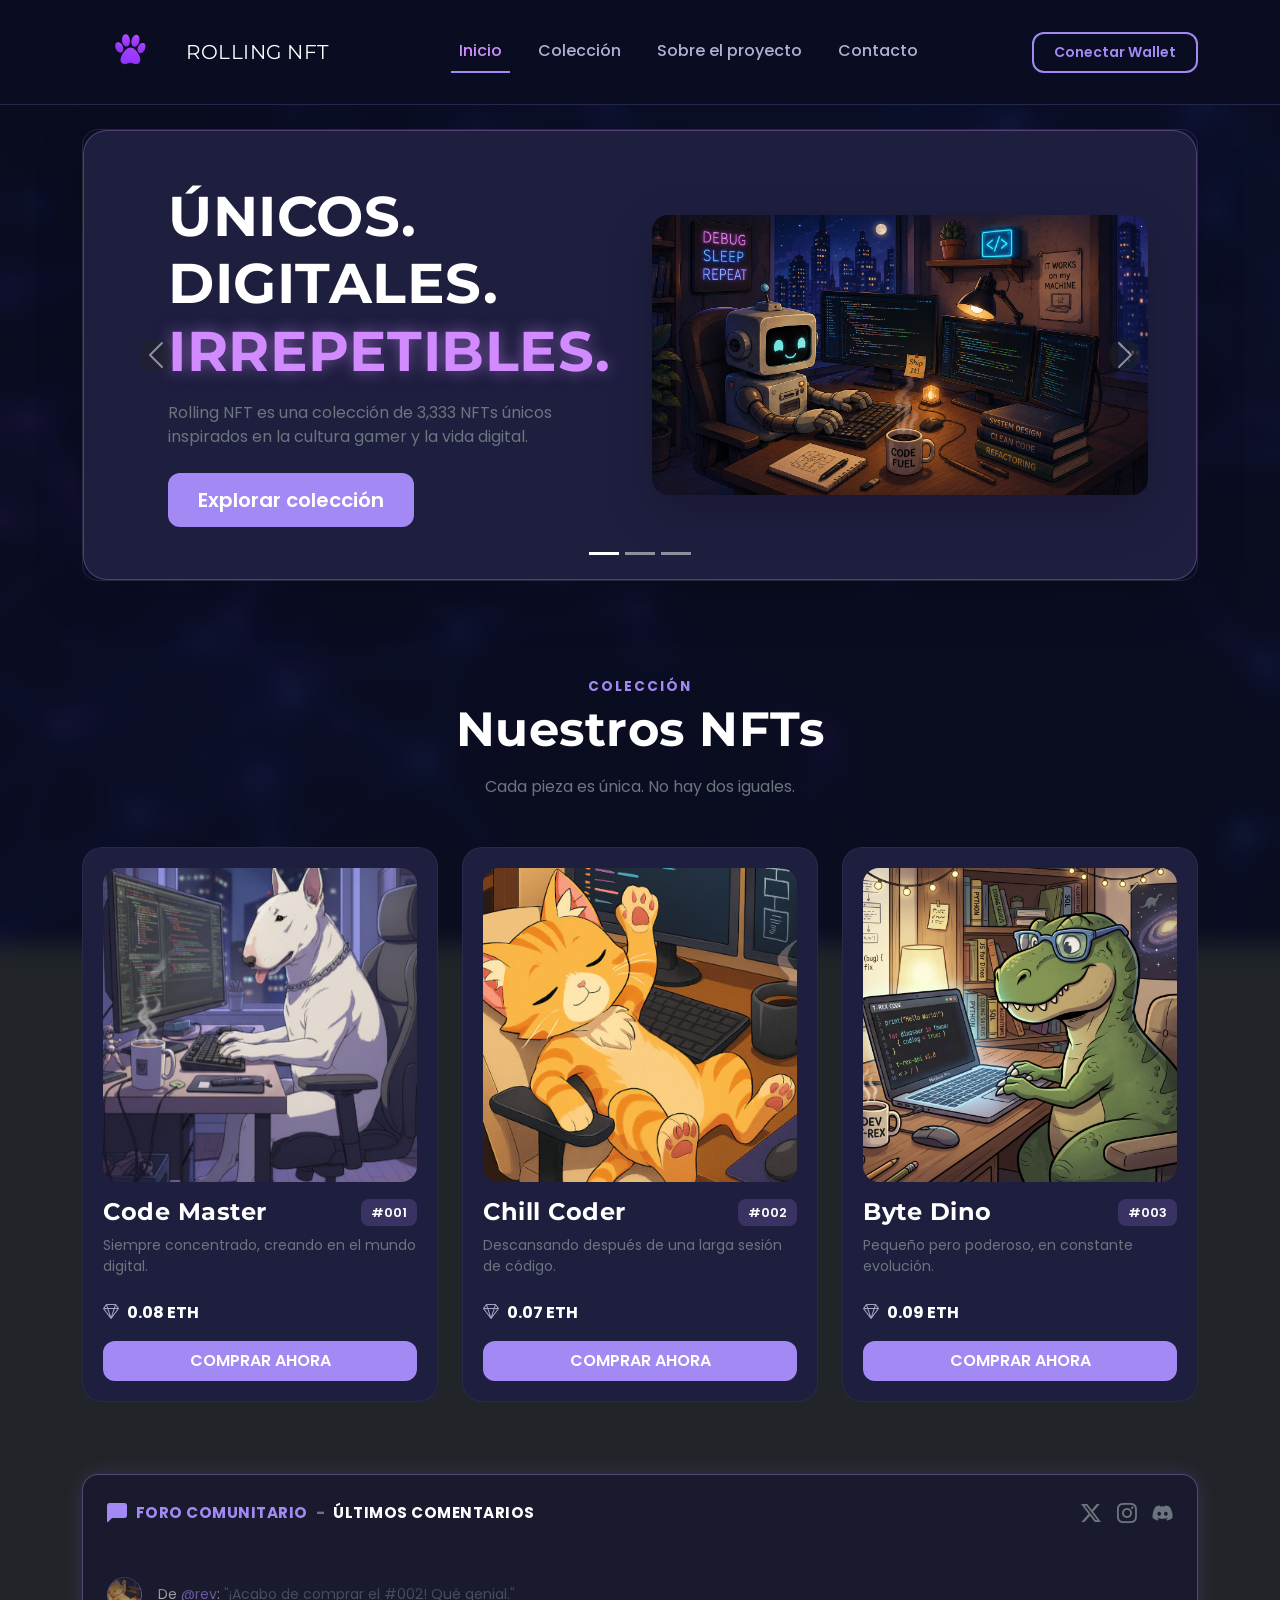
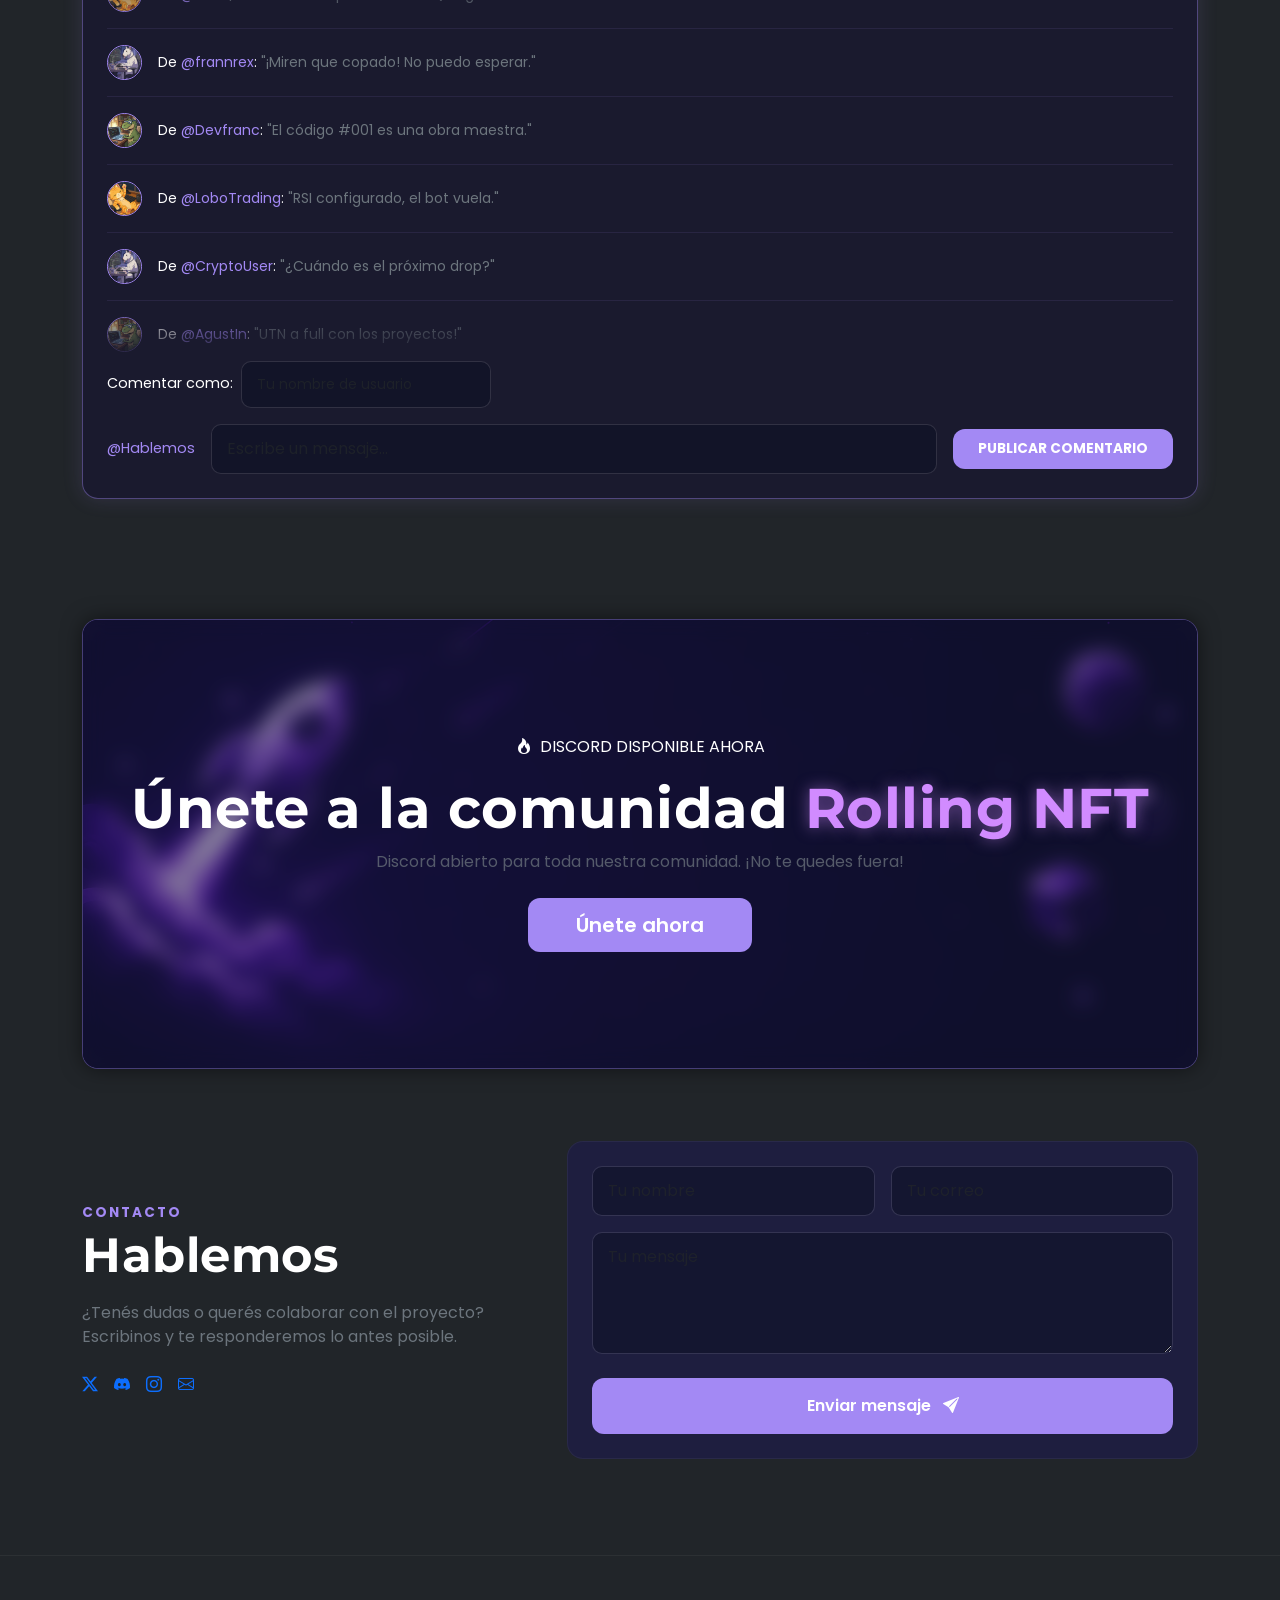
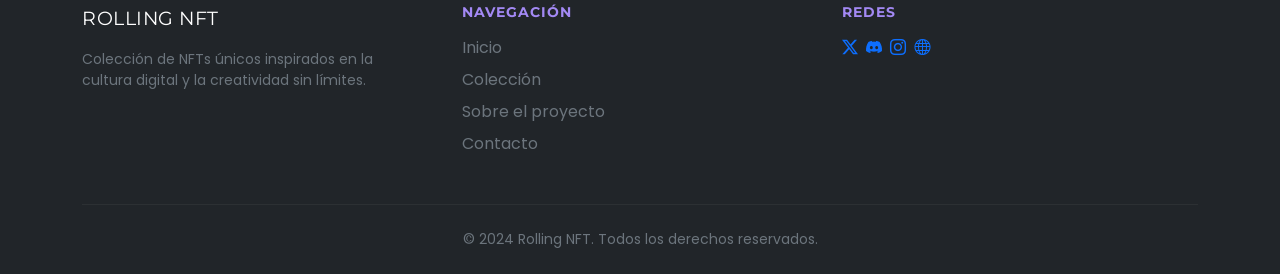
==== commit dc301a14: "banner listo, imágenes del carrusel cambiadas y mejoradas" ====
--- a/index.html
+++ b/index.html
@@ -1,1397 +1,1386 @@
-<!doctype html>
-<html lang="es">
-  <head>
-    <meta charset="UTF-8" />
-    <meta name="viewport" content="width=device-width, initial-scale=1.0" />
-    <meta name="keywords" content="rolling nft, nft, digital art, gaming" />
-    <meta
-      name="description"
-      content="Pagina Web de Rolling NFT hecha por Francisco Delgado, Nicolas Brizuela y Franco Cerviño"
-    />
-    <meta
-      name="Author"
-      content="Francisco Delgado, Nicolas Brizuela y Franco Cerviño"
-    />
-    <title>Rolling NFT | Landing Page Completa</title>
-    <link
-      rel="shortcut icon"
-      href="./assets/img/favicon.png"
-      type="image/x-icon"
-    />
-    <link
-      href="https://cdn.jsdelivr.net/npm/bootstrap@5.3.3/dist/css/bootstrap.min.css"
-      rel="stylesheet"
-    />
-    <link
-      rel="stylesheet"
-      href="https://cdn.jsdelivr.net/npm/bootstrap-icons@1.11.3/font/bootstrap-icons.min.css"
-    />
-    <link rel="stylesheet" href="css/style.css" />
-  </head>
-  <body class="bg-dark">
-    <header>
-      <nav class="navbar navbar-expand-lg sticky-top">
-        <div class="container">
-          <a class="navbar-brand text-white d-flex align-items-center" href="#">
-            <img
-              src="./assets/img/logo_rolling_nft.png"
-              alt="Logo Rolling NFT"
-              style="height: 4rem; width: auto"
-              class="me-2"
-            />
-            ROLLING NFT
-          </a>
-          <button
-            class="navbar-toggler border-0"
-            type="button"
-            data-bs-toggle="collapse"
-            data-bs-target="#navbarNav"
-          >
-            <span class="navbar-toggler-icon"></span>
-          </button>
-          <div class="collapse navbar-collapse" id="navbarNav">
-            <ul class="navbar-nav mx-auto">
-              <li class="nav-item">
-                <a class="nav-link active" href="#">Inicio</a>
-              </li>
-              <li class="nav-item">
-                <a class="nav-link" href="#coleccion">Colección</a>
-              </li>
-              <li class="nav-item">
-                <a class="nav-link" href="./pages/proyect.html"
-                  >Sobre el proyecto</a
-                >
-              </li>
-              <li class="nav-item">
-                <a class="nav-link" href="#contacto">Contacto</a>
-              </li>
-            </ul>
-            <a
-              href="./pages/error404.html"
-              class="btn btn-outline-cyber btn-sm"
-            >
-              Conectar Wallet
-            </a>
-          </div>
-        </div>
-      </nav>
-      <div
-        id="headerCarousel"
-        class="carousel slide container mt-4"
-        data-bs-ride="carousel"
-      >
-        <div class="carousel-indicators">
-          <button
-            type="button"
-            data-bs-target="#headerCarousel"
-            data-bs-slide-to="0"
-            class="active"
-          ></button>
-          <button
-            type="button"
-            data-bs-target="#headerCarousel"
-            data-bs-slide-to="1"
-          ></button>
-          <button
-            type="button"
-            data-bs-target="#headerCarousel"
-            data-bs-slide-to="2"
-          ></button>
-        </div>
-        <div
-          class="carousel-inner rounded-4 border border-secondary shadow-lg border-opacity-25"
-        >
-          <div class="carousel-item active">
-            <div class="banner-mint p-5 d-flex align-items-center">
-              <div class="row align-items-center">
-                <div class="col-lg-6 px-lg-5">
-                  <h1 class="display-4 fw-bold mb-3">
-                    ÚNICOS. DIGITALES. <br /><span class="text-vibrant"
-                      >IRREPETIBLES.</span
-                    >
-                  </h1>
-                  <p class="text-secondary mb-4">
-                    Rolling NFT es una colección de 3,333 NFTs únicos inspirados
-                    en la cultura gamer y la vida digital.
-                  </p>
-                  <a
-                    href="./pages/collections.html"
-                    class="btn btn-primary-cyber btn-lg"
-                  >
-                    Explorar colección
-                  </a>
-                </div>
-                <div class="col-lg-6 d-none d-lg-block text-center">
-                  <img
-                    src="./assets/img/dog.jpg"
-                    class="img-fluid rounded-4 shadow-lg"
-                    alt="Code Master Bull Terrier"
-                  />
-                </div>
-              </div>
-            </div>
-          </div>
-          <div class="carousel-item">
-            <div
-              class="banner-mint p-5 d-flex align-items-center"
-              style="
-                background: linear-gradient(90deg, #101223 0%, #1e1e3f 100%);
-              "
-            >
-              <div class="row align-items-center">
-                <div class="col-lg-6 px-lg-5">
-                  <h1 class="display-4 fw-bold mb-3">
-                    ARTE. CÓDIGO. <br /><span class="text-vibrant"
-                      >COMUNIDAD.</span
-                    >
-                  </h1>
-                  <p class="text-secondary mb-4">
-                    Descansando después de una larga sesión de código. Únete a
-                    la comunidad más grande de programadores.
-                  </p>
-                  <a
-                    href="./pages/contact.html"
-                    class="btn btn-primary-cyber btn-lg"
-                  >
-                    Unirse a Discord
-                  </a>
-                </div>
-                <div class="col-lg-6 d-none d-lg-block text-center">
-                  <img
-                    src="./assets/img/cat.jpg"
-                    class="img-fluid rounded-4 shadow-lg"
-                    alt="Chill Coder Cat"
-                  />
-                </div>
-              </div>
-            </div>
-          </div>
-          <div class="carousel-item">
-            <div
-              class="banner-mint p-5 d-flex align-items-center"
-              style="
-                background: linear-gradient(90deg, #1e1e3f 0%, #0b0e22 100%);
-              "
-            >
-              <div class="row align-items-center">
-                <div class="col-lg-6 px-lg-5">
-                  <h1 class="display-4 fw-bold mb-3">
-                    EL FUTURO <br /><span class="text-vibrant">ES AHORA.</span>
-                  </h1>
-                  <p class="text-secondary mb-4">
-                    Pequeño pero poderoso, en constante evolución. Asegura tu
-                    lugar en el Metaverso de Rolling NFT.
-                  </p>
-                  <a
-                    href="./pages/error404.html"
-                    class="btn btn-primary-cyber btn-lg"
-                  >
-                    Ver en OpenSea
-                  </a>
-                </div>
-                <div class="col-lg-6 d-none d-lg-block text-center">
-                  <img
-                    src="./assets/img/dinosaur.jpg"
-                    class="img-fluid rounded-4 shadow-lg"
-                    alt="Byte Dino"
-                  />
-                </div>
-              </div>
-            </div>
-          </div>
-        </div>
-        <button
-          class="carousel-control-prev"
-          type="button"
-          data-bs-target="#headerCarousel"
-          data-bs-slide="prev"
-        >
-          <span
-            class="carousel-control-prev-icon bg-dark rounded-circle p-3"
-          ></span>
-        </button>
-        <button
-          class="carousel-control-next"
-          type="button"
-          data-bs-target="#headerCarousel"
-          data-bs-slide="next"
-        >
-          <span
-            class="carousel-control-next-icon bg-dark rounded-circle p-3"
-          ></span>
-        </button>
-      </div>
-    </header>
-    <section id="coleccion" class="container mt-5 pt-5">
-      <div class="text-center mb-5">
-        <p
-          class="text-subtitle fw-bold mb-1"
-          style="
-            color: var(--soft-violet);
-            font-size: 0.85rem;
-            letter-spacing: 2px;
-          "
-        >
-          COLECCIÓN
-        </p>
-        <h2 class="display-5 fw-bold text-white mb-3">Nuestros NFTs</h2>
-        <p class="text-secondary">Cada pieza es única. No hay dos iguales.</p>
-      </div>
-      <div class="row g-4">
-        <div class="col-md-4">
-          <div class="card-nft d-flex flex-column">
-            <img
-              src="./assets/img/dog.jpg"
-              alt="Code Master"
-              class="img-fluid rounded-4 mb-3"
-            />
-            <div class="d-flex justify-content-between align-items-center mb-2">
-              <h4 class="text-white fw-bold mb-0">Code Master</h4>
-              <span class="badge-id">#001</span>
-            </div>
-            <p class="text-secondary small mb-4 flex-grow-1">
-              Siempre concentrado, creando en el mundo digital.
-            </p>
-            <div class="d-flex align-items-center mb-3 text-white fw-bold">
-              <i class="bi bi-gem me-2" style="color: #a3a3c2"></i> 0.08 ETH
-            </div>
-            <button
-              type="button"
-              class="btn btn-primary-cyber w-100 py-2"
-              data-bs-toggle="modal"
-              data-bs-target="#modalCompra1"
-            >
-              COMPRAR AHORA
-            </button>
-          </div>
-        </div>
-        <div class="col-md-4">
-          <div class="card-nft d-flex flex-column">
-            <img
-              src="./assets/img/cat.jpg"
-              alt="Chill Coder"
-              class="img-fluid rounded-4 mb-3"
-            />
-            <div class="d-flex justify-content-between align-items-center mb-2">
-              <h4 class="text-white fw-bold mb-0">Chill Coder</h4>
-              <span class="badge-id">#002</span>
-            </div>
-            <p class="text-secondary small mb-4 flex-grow-1">
-              Descansando después de una larga sesión de código.
-            </p>
-            <div class="d-flex align-items-center mb-3 text-white fw-bold">
-              <i class="bi bi-gem me-2" style="color: #a3a3c2"></i> 0.07 ETH
-            </div>
-            <button
-              type="button"
-              class="btn btn-primary-cyber w-100 py-2"
-              data-bs-toggle="modal"
-              data-bs-target="#modalCompra2"
-            >
-              COMPRAR AHORA
-            </button>
-          </div>
-        </div>
-        <div class="col-md-4">
-          <div class="card-nft d-flex flex-column">
-            <img
-              src="./assets/img/dinosaur.jpg"
-              alt="Byte Dino"
-              class="img-fluid rounded-4 mb-3"
-            />
-            <div class="d-flex justify-content-between align-items-center mb-2">
-              <h4 class="text-white fw-bold mb-0">Byte Dino</h4>
-              <span class="badge-id">#003</span>
-            </div>
-            <p class="text-secondary small mb-4 flex-grow-1">
-              Pequeño pero poderoso, en constante evolución.
-            </p>
-            <div class="d-flex align-items-center mb-3 text-white fw-bold">
-              <i class="bi bi-gem me-2" style="color: #a3a3c2"></i> 0.09 ETH
-            </div>
-            <button
-              type="button"
-              class="btn btn-primary-cyber w-100 py-2"
-              data-bs-toggle="modal"
-              data-bs-target="#modalCompra3"
-            >
-              COMPRAR AHORA
-            </button>
-          </div>
-        </div>
-      </div>
-    </section>
-    <section class="container mt-5 pt-4 pb-4">
-      <div class="forum-container p-4 rounded-4 position-relative">
-        <div
-          class="d-flex justify-content-between align-items-center mb-4 pb-2"
-        >
-          <div
-            class="d-flex align-items-center text-secondary fw-bold"
-            style="font-size: 0.95rem; letter-spacing: 0.5px"
-          >
-            <i
-              class="bi bi-chat-left-fill fs-5 me-2"
-              style="color: var(--soft-violet)"
-            ></i>
-            <span style="color: var(--soft-violet)">FORO COMUNITARIO</span>
-            <span class="mx-2">-</span>
-            <span class="text-white">ÚLTIMOS COMENTARIOS</span>
-          </div>
-          <div class="d-flex gap-3 fs-5">
-            <a
-              href="https://x.com/?lang=es"
-              target="_blank"
-              class="text-secondary forum-icon"
-              ><i class="bi bi-twitter-x"></i
-            ></a>
-            <a
-              href="https://www.instagram.com/"
-              target="_blank"
-              class="text-secondary forum-icon"
-              ><i class="bi bi-instagram"></i
-            ></a>
-            <a
-              href="https://discord.com/"
-              target="_blank"
-              class="text-secondary forum-icon"
-              ><i class="bi bi-discord"></i
-            ></a>
-          </div>
-        </div>
-
-        <div class="forum-scroll-container">
-          <div class="marquee-content">
-            <div class="comment-item">
-              <div class="d-flex align-items-center">
-                <img src="./assets/img/cat.jpg" class="avatar-forum" />
-                <div class="text-secondary small">
-                  <span class="text-white"
-                    >De
-                    <span style="color: var(--soft-violet)">@rev</span>:</span
-                  >
-                  "¡Acabo de comprar el #002! Qué genial."
-                </div>
-              </div>
-            </div>
-            <div class="comment-item">
-              <div class="d-flex align-items-center">
-                <img src="./assets/img/dog.jpg" class="avatar-forum" />
-                <div class="text-secondary small">
-                  <span class="text-white"
-                    >De
-                    <span style="color: var(--soft-violet)">@frannrex</span
-                    >:</span
-                  >
-                  "¡Miren que copado! No puedo esperar."
-                </div>
-              </div>
-            </div>
-            <div class="comment-item">
-              <div class="d-flex align-items-center">
-                <img src="./assets/img/dinosaur.jpg" class="avatar-forum" />
-                <div class="text-secondary small">
-                  <span class="text-white"
-                    >De
-                    <span style="color: var(--soft-violet)">@Devfranc</span
-                    >:</span
-                  >
-                  "El código #001 es una obra maestra."
-                </div>
-              </div>
-            </div>
-            <div class="comment-item">
-              <div class="d-flex align-items-center">
-                <img src="./assets/img/cat.jpg" class="avatar-forum" />
-                <div class="text-secondary small">
-                  <span class="text-white"
-                    >De
-                    <span style="color: var(--soft-violet)">@LoboTrading</span
-                    >:</span
-                  >
-                  "RSI configurado, el bot vuela."
-                </div>
-              </div>
-            </div>
-            <div class="comment-item">
-              <div class="d-flex align-items-center">
-                <img src="./assets/img/dog.jpg" class="avatar-forum" />
-                <div class="text-secondary small">
-                  <span class="text-white"
-                    >De
-                    <span style="color: var(--soft-violet)">@CryptoUser</span
-                    >:</span
-                  >
-                  "¿Cuándo es el próximo drop?"
-                </div>
-              </div>
-            </div>
-            <div class="comment-item">
-              <div class="d-flex align-items-center">
-                <img src="./assets/img/dinosaur.jpg" class="avatar-forum" />
-                <div class="text-secondary small">
-                  <span class="text-white"
-                    >De
-                    <span style="color: var(--soft-violet)">@AgustIn</span
-                    >:</span
-                  >
-                  "UTN a full con los proyectos!"
-                </div>
-              </div>
-            </div>
-            <div class="comment-item">
-              <div class="d-flex align-items-center">
-                <img src="./assets/img/cat.jpg" class="avatar-forum" />
-                <div class="text-secondary small">
-                  <span class="text-white"
-                    >De
-                    <span style="color: var(--soft-violet)">@BunkerMaster</span
-                    >:</span
-                  >
-                  "Protocolo Omega activo."
-                </div>
-              </div>
-            </div>
-            <div class="comment-item">
-              <div class="d-flex align-items-center">
-                <img src="./assets/img/dog.jpg" class="avatar-forum" />
-                <div class="text-secondary small">
-                  <span class="text-white"
-                    >De
-                    <span style="color: var(--soft-violet)">@SantiNFT</span
-                    >:</span
-                  >
-                  "Me encanta la paleta de colores."
-                </div>
-              </div>
-            </div>
-            <div class="comment-item">
-              <div class="d-flex align-items-center">
-                <img src="./assets/img/dinosaur.jpg" class="avatar-forum" />
-                <div class="text-secondary small">
-                  <span class="text-white"
-                    >De
-                    <span style="color: var(--soft-violet)">@NicoDev</span
-                    >:</span
-                  >
-                  "Subí los cambios al repo, checkealo."
-                </div>
-              </div>
-            </div>
-            <div class="comment-item">
-              <div class="d-flex align-items-center">
-                <img src="./assets/img/cat.jpg" class="avatar-forum" />
-                <div class="text-secondary small">
-                  <span class="text-white"
-                    >De
-                    <span style="color: var(--soft-violet)">@Aracelli</span
-                    >:</span
-                  >
-                  "¡Quedó buenísimo el sitio!"
-                </div>
-              </div>
-            </div>
-
-            <div class="comment-item">
-              <div class="d-flex align-items-center">
-                <img src="./assets/img/cat.jpg" class="avatar-forum" />
-                <div class="text-secondary small">
-                  <span class="text-white"
-                    >De
-                    <span style="color: var(--soft-violet)">@rev</span>:</span
-                  >
-                  "¡Acabo de comprar el #002! Qué genial."
-                </div>
-              </div>
-            </div>
-            <div class="comment-item">
-              <div class="d-flex align-items-center">
-                <img src="./assets/img/dog.jpg" class="avatar-forum" />
-                <div class="text-secondary small">
-                  <span class="text-white"
-                    >De
-                    <span style="color: var(--soft-violet)">@frannrex</span
-                    >:</span
-                  >
-                  "¡Miren que copado! No puedo esperar."
-                </div>
-              </div>
-            </div>
-            <div class="comment-item">
-              <div class="d-flex align-items-center">
-                <img src="./assets/img/dinosaur.jpg" class="avatar-forum" />
-                <div class="text-secondary small">
-                  <span class="text-white"
-                    >De
-                    <span style="color: var(--soft-violet)">@Devfranc</span
-                    >:</span
-                  >
-                  "El código #001 es una obra maestra."
-                </div>
-              </div>
-            </div>
-            <div class="comment-item">
-              <div class="d-flex align-items-center">
-                <img src="./assets/img/cat.jpg" class="avatar-forum" />
-                <div class="text-secondary small">
-                  <span class="text-white"
-                    >De
-                    <span style="color: var(--soft-violet)">@LoboTrading</span
-                    >:</span
-                  >
-                  "RSI configurado, el bot vuela."
-                </div>
-              </div>
-            </div>
-            <div class="comment-item">
-              <div class="d-flex align-items-center">
-                <img src="./assets/img/dog.jpg" class="avatar-forum" />
-                <div class="text-secondary small">
-                  <span class="text-white"
-                    >De
-                    <span style="color: var(--soft-violet)">@CryptoUser</span
-                    >:</span
-                  >
-                  "¿Cuándo es el próximo drop?"
-                </div>
-              </div>
-            </div>
-            <div class="comment-item">
-              <div class="d-flex align-items-center">
-                <img src="./assets/img/dinosaur.jpg" class="avatar-forum" />
-                <div class="text-secondary small">
-                  <span class="text-white"
-                    >De
-                    <span style="color: var(--soft-violet)">@AgustIn</span
-                    >:</span
-                  >
-                  "UTN a full con los proyectos!"
-                </div>
-              </div>
-            </div>
-            <div class="comment-item">
-              <div class="d-flex align-items-center">
-                <img src="./assets/img/cat.jpg" class="avatar-forum" />
-                <div class="text-secondary small">
-                  <span class="text-white"
-                    >De
-                    <span style="color: var(--soft-violet)">@BunkerMaster</span
-                    >:</span
-                  >
-                  "Protocolo Omega activo."
-                </div>
-              </div>
-            </div>
-            <div class="comment-item">
-              <div class="d-flex align-items-center">
-                <img src="./assets/img/dog.jpg" class="avatar-forum" />
-                <div class="text-secondary small">
-                  <span class="text-white"
-                    >De
-                    <span style="color: var(--soft-violet)">@SantiNFT</span
-                    >:</span
-                  >
-                  "Me encanta la paleta de colores."
-                </div>
-              </div>
-            </div>
-            <div class="comment-item">
-              <div class="d-flex align-items-center">
-                <img src="./assets/img/dinosaur.jpg" class="avatar-forum" />
-                <div class="text-secondary small">
-                  <span class="text-white"
-                    >De
-                    <span style="color: var(--soft-violet)">@NicoDev</span
-                    >:</span
-                  >
-                  "Subí los cambios al repo, checkealo."
-                </div>
-              </div>
-            </div>
-            <div class="comment-item">
-              <div class="d-flex align-items-center">
-                <img src="./assets/img/cat.jpg" class="avatar-forum" />
-                <div class="text-secondary small">
-                  <span class="text-white"
-                    >De
-                    <span style="color: var(--soft-violet)">@Aracelli</span
-                    >:</span
-                  >
-                  "¡Quedó buenísimo el sitio!"
-                </div>
-              </div>
-            </div>
-          </div>
-        </div>
-
-        <form id="formularioComentario">
-          <div class="d-flex align-items-center mb-3 gap-2">
-            <span class="text-white" style="font-size: 0.9rem"
-              >Comentar como:</span
-            >
-            <input
-              type="text"
-              class="form-control form-control-cyber form-control-sm"
-              placeholder="Tu nombre de usuario"
-              style="max-width: 250px"
-              required
-            />
-          </div>
-          <div
-            class="d-flex align-items-md-center align-items-stretch gap-3 flex-column flex-md-row"
-          >
-            <a
-              href="#contacto"
-              class="text-decoration-none"
-              style="
-                color: var(--soft-violet);
-                font-size: 0.9rem;
-                white-space: nowrap;
-              "
-              >@Hablemos</a
-            >
-            <input
-              type="text"
-              class="form-control form-control-cyber flex-grow-1"
-              placeholder="Escribe un mensaje..."
-              required
-            />
-            <button
-              type="submit"
-              class="btn btn-primary-cyber fw-bold"
-              style="
-                white-space: nowrap;
-                font-size: 0.85rem;
-                padding: 10px 25px;
-              "
-            >
-              PUBLICAR COMENTARIO
-            </button>
-          </div>
-        </form>
-      </div>
-    </section>
-    <section class="container mt-5 pt-5 d-none d-lg-block">
-      <div class="banner-mint-profesional position-relative overflow-hidden">
-        <div class="banner-bg-image"></div>
-        <div
-          class="banner-content d-flex flex-column align-items-center justify-content-center text-center p-5"
-        >
-          <span class="badge-mint mb-3">
-            <i class="bi bi-fire me-1"></i> DISCORD DISPONIBLE AHORA
-          </span>
-          <h2 class="display-4 fw-bold mb-2">
-            Únete a la comunidad <span class="text-vibrant">Rolling NFT</span>
-          </h2>
-          <p class="text-secondary mb-4 opacity-75">
-            Discord abierto para toda nuestra comunidad. ¡No te quedes fuera!
-          </p>
-          <button
-            type="button"
-            class="btn btn-primary-cyber btn-lg"
-            data-bs-toggle="modal"
-            data-bs-target="#modalUnirse"
-          >
-            Únete ahora
-          </button>
-        </div>
-      </div>
-    </section>
-    <section id="contacto" class="container mt-5 pt-4 pb-5">
-      <div class="row g-5 align-items-center">
-        <div class="col-lg-5">
-          <p
-            class="text-subtitle fw-bold mb-1"
-            style="
-              color: var(--soft-violet);
-              font-size: 0.85rem;
-              letter-spacing: 2px;
-            "
-          >
-            CONTACTO
-          </p>
-          <h2 class="display-5 fw-bold text-white mb-3">Hablemos</h2>
-          <p class="text-secondary mb-4">
-            ¿Tenés dudas o querés colaborar con el proyecto? Escribinos y te
-            responderemos lo antes posible.
-          </p>
-          <div class="d-flex gap-3">
-            <a
-              href="https://www.x.com/?lang=es"
-              target="_blank"
-              class="social-icon"
-              ><i class="bi bi-twitter-x"></i
-            ></a>
-            <a
-              href="https://www.discord.com/"
-              target="_blank"
-              class="social-icon"
-              ><i class="bi bi-discord"></i
-            ></a>
-            <a
-              href="https://www.instagram.com"
-              target="_blank"
-              class="social-icon"
-              ><i class="bi bi-instagram"></i
-            ></a>
-            <a
-              href="https://mail.google.com/"
-              target="_blank"
-              class="social-icon"
-              ><i class="bi bi-envelope"></i
-            ></a>
-          </div>
-        </div>
-        <div class="col-lg-7">
-          <form
-            id="formularioContacto"
-            class="p-4 rounded-4"
-            style="
-              background-color: var(--dark-purple);
-              border: 1px solid rgba(255, 255, 255, 0.05);
-            "
-          >
-            <div class="row g-3 mb-3">
-              <div class="col-md-6">
-                <input
-                  type="text"
-                  class="form-control form-control-cyber"
-                  placeholder="Tu nombre"
-                  required
-                />
-              </div>
-              <div class="col-md-6">
-                <input
-                  type="email"
-                  class="form-control form-control-cyber"
-                  placeholder="Tu correo"
-                  required
-                />
-              </div>
-            </div>
-            <div class="mb-4">
-              <textarea
-                class="form-control form-control-cyber"
-                rows="4"
-                placeholder="Tu mensaje"
-                required
-              ></textarea>
-            </div>
-            <button type="submit" class="btn btn-primary-cyber w-100 py-3">
-              Enviar mensaje <i class="bi bi-send-fill ms-2"></i>
-            </button>
-          </form>
-        </div>
-      </div>
-    </section>
-    <div
-      class="modal fade"
-      id="modalContacto"
-      data-bs-backdrop="static"
-      data-bs-keyboard="false"
-      tabindex="-1"
-      aria-labelledby="modalContactoLabel"
-      aria-hidden="true"
-    >
-      <div class="modal-dialog modal-dialog-centered">
-        <div
-          class="modal-content"
-          style="
-            background-color: var(--dark-purple);
-            border: 1px solid var(--soft-violet);
-            box-shadow: 0 0 20px rgba(163, 137, 244, 0.2);
-          "
-        >
-          <div class="modal-header border-bottom-0 pb-0">
-            <h1
-              class="modal-title fs-5 text-white fw-bold"
-              id="modalContactoLabel"
-            >
-              <i
-                class="bi bi-check-circle-fill me-2"
-                style="color: var(--vibrant-violet)"
-              ></i
-              >Mensaje Enviado
-            </h1>
-            <button
-              type="button"
-              class="btn-close btn-close-white"
-              data-bs-dismiss="modal"
-              aria-label="Close"
-            ></button>
-          </div>
-          <div class="modal-body text-secondary mt-2">
-            Gracias por comunicarte con nosotros. Hemos recibido tu mensaje,
-            nuestro equipo se pondrá en contacto a la brevedad.
-          </div>
-          <div class="modal-footer border-top-0 pt-0">
-            <button
-              type="button"
-              class="btn btn-primary-cyber px-4"
-              data-bs-dismiss="modal"
-            >
-              Aceptar
-            </button>
-          </div>
-        </div>
-      </div>
-    </div>
-    <div
-      class="modal fade"
-      id="modalComentario"
-      data-bs-backdrop="static"
-      data-bs-keyboard="false"
-      tabindex="-1"
-      aria-labelledby="modalComentarioLabel"
-      aria-hidden="true"
-    >
-      <div class="modal-dialog modal-dialog-centered">
-        <div
-          class="modal-content"
-          style="
-            background-color: var(--dark-purple);
-            border: 1px solid var(--soft-violet);
-            box-shadow: 0 0 20px rgba(163, 137, 244, 0.2);
-          "
-        >
-          <div class="modal-header border-bottom-0 pb-0">
-            <h1
-              class="modal-title fs-5 text-white fw-bold"
-              id="modalComentarioLabel"
-            >
-              <i
-                class="bi bi-check-circle-fill me-2"
-                style="color: var(--vibrant-violet)"
-              ></i
-              >¡Comentario Publicado!
-            </h1>
-            <button
-              type="button"
-              class="btn-close btn-close-white"
-              data-bs-dismiss="modal"
-              aria-label="Close"
-            ></button>
-          </div>
-          <div class="modal-body text-secondary mt-2">
-            Tu comentario ha sido publicado, ¡Muchas gracias por participar en
-            nuestra comunidad!
-          </div>
-          <div class="modal-footer border-top-0 pt-0">
-            <button
-              type="button"
-              class="btn btn-primary-cyber px-4"
-              data-bs-dismiss="modal"
-            >
-              Aceptar
-            </button>
-          </div>
-        </div>
-      </div>
-    </div>
-    <div
-      class="modal fade"
-      id="modalCompra1"
-      data-bs-backdrop="static"
-      data-bs-keyboard="false"
-      tabindex="-1"
-      aria-labelledby="modalCompra1Label"
-      aria-hidden="true"
-    >
-      <div class="modal-dialog modal-dialog-centered">
-        <div
-          class="modal-content"
-          style="
-            background-color: var(--dark-purple);
-            border: 1px solid var(--soft-violet);
-            box-shadow: 0 0 20px rgba(163, 137, 244, 0.2);
-          "
-        >
-          <div class="modal-header border-bottom-0 pb-0 mt-2">
-            <h1
-              class="modal-title fs-4 text-white fw-bold"
-              id="modalCompra1Label"
-            >
-              <i
-                class="bi bi-wallet2 me-2"
-                style="color: var(--vibrant-violet)"
-              ></i
-              >Comprar Code Master
-            </h1>
-            <button
-              type="button"
-              class="btn-close btn-close-white"
-              data-bs-dismiss="modal"
-              aria-label="Close"
-            ></button>
-          </div>
-          <div class="modal-body">
-            <p class="text-secondary small mb-4">
-              Ingresa los datos de tu wallet para procesar la transacción en la
-              blockchain.
-            </p>
-            <form>
-              <div class="mb-3">
-                <label class="form-label text-secondary small fw-bold mb-1"
-                  >Dirección de Wallet (ETH)</label
-                >
-                <input
-                  type="text"
-                  class="form-control"
-                  placeholder="Ej: 0x71C...976F"
-                  required
-                />
-              </div>
-              <div class="mb-3">
-                <label class="form-label text-secondary small fw-bold mb-1"
-                  >Cantidad de NFTs</label
-                >
-                <input
-                  type="number"
-                  class="form-control"
-                  value="1"
-                  min="1"
-                  max="5"
-                  required
-                />
-              </div>
-              <div
-                class="d-flex justify-content-between align-items-center mb-4 p-3 rounded-3"
-                style="
-                  background-color: rgba(0, 0, 0, 0.3);
-                  border: 1px solid rgba(255, 255, 255, 0.05);
-                "
-              >
-                <span class="text-secondary fw-bold">Total a pagar:</span>
-                <span class="text-white fw-bold fs-5"
-                  ><i
-                    class="bi bi-gem me-2"
-                    style="color: var(--soft-violet)"
-                  ></i
-                  >0.08 ETH</span
-                >
-              </div>
-              <button type="submit" class="btn btn-primary-cyber w-100 py-3">
-                CONFIRMAR TRANSACCIÓN <i class="bi bi-shield-check ms-2"></i>
-              </button>
-            </form>
-          </div>
-        </div>
-      </div>
-    </div>
-    <div
-      class="modal fade"
-      id="modalCompra2"
-      data-bs-backdrop="static"
-      data-bs-keyboard="false"
-      tabindex="-1"
-      aria-labelledby="modalCompra2Label"
-      aria-hidden="true"
-    >
-      <div class="modal-dialog modal-dialog-centered">
-        <div
-          class="modal-content"
-          style="
-            background-color: var(--dark-purple);
-            border: 1px solid var(--soft-violet);
-            box-shadow: 0 0 20px rgba(163, 137, 244, 0.2);
-          "
-        >
-          <div class="modal-header border-bottom-0 pb-0 mt-2">
-            <h1
-              class="modal-title fs-4 text-white fw-bold"
-              id="modalCompra2Label"
-            >
-              <i
-                class="bi bi-wallet2 me-2"
-                style="color: var(--vibrant-violet)"
-              ></i
-              >Comprar Chill Coder
-            </h1>
-            <button
-              type="button"
-              class="btn-close btn-close-white"
-              data-bs-dismiss="modal"
-              aria-label="Close"
-            ></button>
-          </div>
-          <div class="modal-body">
-            <p class="text-secondary small mb-4">
-              Ingresa los datos de tu wallet para procesar la transacción en la
-              blockchain.
-            </p>
-            <form>
-              <div class="mb-3">
-                <label class="form-label text-secondary small fw-bold mb-1"
-                  >Dirección de Wallet (ETH)</label
-                >
-                <input
-                  type="text"
-                  class="form-control"
-                  placeholder="Ej: 0x71C...976F"
-                  required
-                />
-              </div>
-              <div class="mb-3">
-                <label class="form-label text-secondary small fw-bold mb-1"
-                  >Cantidad de NFTs</label
-                >
-                <input
-                  type="number"
-                  class="form-control"
-                  value="1"
-                  min="1"
-                  max="5"
-                  required
-                />
-              </div>
-              <div
-                class="d-flex justify-content-between align-items-center mb-4 p-3 rounded-3"
-                style="
-                  background-color: rgba(0, 0, 0, 0.3);
-                  border: 1px solid rgba(255, 255, 255, 0.05);
-                "
-              >
-                <span class="text-secondary fw-bold">Total a pagar:</span>
-                <span class="text-white fw-bold fs-5"
-                  ><i
-                    class="bi bi-gem me-2"
-                    style="color: var(--soft-violet)"
-                  ></i
-                  >0.07 ETH</span
-                >
-              </div>
-              <button type="submit" class="btn btn-primary-cyber w-100 py-3">
-                CONFIRMAR TRANSACCIÓN <i class="bi bi-shield-check ms-2"></i>
-              </button>
-            </form>
-          </div>
-        </div>
-      </div>
-    </div>
-    <div
-      class="modal fade"
-      id="modalCompra3"
-      data-bs-backdrop="static"
-      data-bs-keyboard="false"
-      tabindex="-1"
-      aria-labelledby="modalCompra3Label"
-      aria-hidden="true"
-    >
-      <div class="modal-dialog modal-dialog-centered">
-        <div
-          class="modal-content"
-          style="
-            background-color: var(--dark-purple);
-            border: 1px solid var(--soft-violet);
-            box-shadow: 0 0 20px rgba(163, 137, 244, 0.2);
-          "
-        >
-          <div class="modal-header border-bottom-0 pb-0 mt-2">
-            <h1
-              class="modal-title fs-4 text-white fw-bold"
-              id="modalCompra3Label"
-            >
-              <i
-                class="bi bi-wallet2 me-2"
-                style="color: var(--vibrant-violet)"
-              ></i
-              >Comprar Byte Dino
-            </h1>
-            <button
-              type="button"
-              class="btn-close btn-close-white"
-              data-bs-dismiss="modal"
-              aria-label="Close"
-            ></button>
-          </div>
-          <div class="modal-body">
-            <p class="text-secondary small mb-4">
-              Ingresa los datos de tu wallet para procesar la transacción en la
-              blockchain.
-            </p>
-            <form>
-              <div class="mb-3">
-                <label class="form-label text-secondary small fw-bold mb-1"
-                  >Dirección de Wallet (ETH)</label
-                >
-                <input
-                  type="text"
-                  class="form-control"
-                  placeholder="Ej: 0x71C...976F"
-                  required
-                />
-              </div>
-              <div class="mb-3">
-                <label class="form-label text-secondary small fw-bold mb-1"
-                  >Cantidad de NFTs</label
-                >
-                <input
-                  type="number"
-                  class="form-control"
-                  value="1"
-                  min="1"
-                  max="5"
-                  required
-                />
-              </div>
-              <div
-                class="d-flex justify-content-between align-items-center mb-4 p-3 rounded-3"
-                style="
-                  background-color: rgba(0, 0, 0, 0.3);
-                  border: 1px solid rgba(255, 255, 255, 0.05);
-                "
-              >
-                <span class="text-secondary fw-bold">Total a pagar:</span>
-                <span class="text-white fw-bold fs-5"
-                  ><i
-                    class="bi bi-gem me-2"
-                    style="color: var(--soft-violet)"
-                  ></i
-                  >0.09 ETH</span
-                >
-              </div>
-              <button type="submit" class="btn btn-primary-cyber w-100 py-3">
-                CONFIRMAR TRANSACCIÓN <i class="bi bi-shield-check ms-2"></i>
-              </button>
-            </form>
-          </div>
-        </div>
-      </div>
-    </div>
-    <div
-      class="modal fade"
-      id="modalUnirse"
-      data-bs-backdrop="static"
-      data-bs-keyboard="false"
-      tabindex="-1"
-      aria-labelledby="modalUnirseLabel"
-      aria-hidden="true"
-    >
-      <div class="modal-dialog modal-dialog-centered">
-        <div
-          class="modal-content"
-          style="
-            background-color: var(--dark-purple);
-            border: 1px solid var(--soft-violet);
-            box-shadow: 0 0 20px rgba(163, 137, 244, 0.2);
-          "
-        >
-          <div class="modal-header border-bottom-0 pb-0 mt-2">
-            <h1
-              class="modal-title fs-4 text-white fw-bold"
-              id="modalUnirseLabel"
-            >
-              <i
-                class="bi bi-discord me-2"
-                style="color: var(--vibrant-violet)"
-              ></i
-              >Únete a Discord
-            </h1>
-            <button
-              type="button"
-              class="btn-close btn-close-white"
-              data-bs-dismiss="modal"
-              aria-label="Close"
-            ></button>
-          </div>
-          <div class="modal-body">
-            <p class="text-secondary small mb-4">
-              Ingresa tu correo electrónico para recibir tu invitación exclusiva
-              a nuestro servidor privado.
-            </p>
-            <form id="formularioUnirse">
-              <div class="mb-4">
-                <label
-                  for="emailComunidad"
-                  class="form-label text-secondary small fw-bold mb-1"
-                  >Correo Electrónico</label
-                >
-                <input
-                  type="email"
-                  class="form-control"
-                  id="emailComunidad"
-                  placeholder="ejemplo@correo.com"
-                  required
-                />
-              </div>
-              <button type="submit" class="btn btn-primary-cyber w-100 py-3">
-                UNIRME AHORA <i class="bi bi-send-fill ms-2"></i>
-              </button>
-            </form>
-          </div>
-        </div>
-      </div>
-    </div>
-    <footer
-      class="mt-5 pt-5 pb-4 border-top"
-      style="border-color: rgba(255, 255, 255, 0.05) !important"
-    >
-      <div class="container">
-        <div class="row text-center text-md-start g-4">
-          <div class="col-md-4">
-            <a
-              class="navbar-brand text-white d-inline-block mb-3"
-              href="#"
-              style="font-size: 1.2rem"
-            >
-              <i
-                class="bi bi-paw-fill text-primary"
-                style="color: var(--soft-violet) !important"
-              ></i>
-              ROLLING NFT
-            </a>
-            <p class="text-secondary small pe-md-4">
-              Colección de NFTs únicos inspirados en la cultura digital y la
-              creatividad sin límites.
-            </p>
-          </div>
-          <div class="col-md-4">
-            <h6
-              class="text-white fw-bold mb-3"
-              style="
-                color: var(--soft-violet) !important;
-                font-size: 0.85rem;
-                letter-spacing: 1px;
-              "
-            >
-              NAVEGACIÓN
-            </h6>
-            <ul class="list-unstyled d-flex flex-column gap-2 mb-0">
-              <li>
-                <a
-                  href="#"
-                  class="text-secondary text-decoration-none nav-footer-link"
-                  >Inicio</a
-                >
-              </li>
-              <li>
-                <a
-                  href="#coleccion"
-                  class="text-secondary text-decoration-none nav-footer-link"
-                  >Colección</a
-                >
-              </li>
-              <li>
-                <a
-                  href="./pages/proyect.html"
-                  class="text-secondary text-decoration-none nav-footer-link"
-                  >Sobre el proyecto</a
-                >
-              </li>
-              <li>
-                <a
-                  href="#contacto"
-                  class="text-secondary text-decoration-none nav-footer-link"
-                  >Contacto</a
-                >
-              </li>
-            </ul>
-          </div>
-          <div class="col-md-4">
-            <h6
-              class="text-white fw-bold mb-3"
-              style="
-                color: var(--soft-violet) !important;
-                font-size: 0.85rem;
-                letter-spacing: 1px;
-              "
-            >
-              REDES
-            </h6>
-            <div
-              class="d-flex gap-2 justify-content-center justify-content-md-start"
-            >
-              <a
-                href="https://www.x.com/?lang=es"
-                target="_blank"
-                class="social-icon social-icon-small"
-                ><i class="bi bi-twitter-x"></i
-              ></a>
-              <a
-                href="https://discord.com/"
-                target="_blank"
-                class="social-icon social-icon-small"
-                ><i class="bi bi-discord"></i
-              ></a>
-              <a
-                href="https://www.instagram.com/"
-                target="_blank"
-                class="social-icon social-icon-small"
-                ><i class="bi bi-instagram"></i
-              ></a>
-              <a href="./index.html" class="social-icon social-icon-small"
-                ><i class="bi bi-globe"></i
-              ></a>
-            </div>
-          </div>
-        </div>
-        <div
-          class="text-center mt-5 pt-4 border-top"
-          style="border-color: rgba(255, 255, 255, 0.05) !important"
-        >
-          <p class="text-secondary small mb-0">
-            © 2024 Rolling NFT. Todos los derechos reservados.
-          </p>
-        </div>
-      </div>
-    </footer>
-    <script src="https://cdn.jsdelivr.net/npm/bootstrap@5.3.3/dist/js/bootstrap.bundle.min.js"></script>
-    <script>
-      document.addEventListener("DOMContentLoaded", function () {
-        const formComentario = document.getElementById("formularioComentario");
-        if (formComentario) {
-          formComentario.addEventListener("submit", function (evento) {
-            evento.preventDefault();
-            const modalComentario = bootstrap.Modal.getOrCreateInstance(
-              document.getElementById("modalComentario"),
-            );
-            modalComentario.show();
-            formComentario.reset();
-          });
-        }
-        const formContacto = document.getElementById("formularioContacto");
-        if (formContacto) {
-          formContacto.addEventListener("submit", function (evento) {
-            evento.preventDefault();
-            const modalContacto = bootstrap.Modal.getOrCreateInstance(
-              document.getElementById("modalContacto"),
-            );
-            modalContacto.show();
-            formContacto.reset();
-          });
-        }
-        const formUnirse = document.getElementById("formularioUnirse");
-        if (formUnirse) {
-          formUnirse.addEventListener("submit", function (evento) {
-            evento.preventDefault();
-            const modalUnirse = bootstrap.Modal.getOrCreateInstance(
-              document.getElementById("modalUnirse"),
-            );
-            modalUnirse.hide();
-            formUnirse.reset();
-          });
-        }
-        const idsModalesCompra = [
-          "modalCompra1",
-          "modalCompra2",
-          "modalCompra3",
-        ];
-        idsModalesCompra.forEach(function (id) {
-          const modalHtml = document.getElementById(id);
-          if (modalHtml) {
-            const formCompra = modalHtml.querySelector("form");
-            if (formCompra) {
-              formCompra.addEventListener("submit", function (evento) {
-                evento.preventDefault();
-                const instanciaModal =
-                  bootstrap.Modal.getOrCreateInstance(modalHtml);
-                instanciaModal.hide();
-                formCompra.reset();
-              });
-            }
-          }
-        });
-      });
-    </script>
-  </body>
-</html>
+<!doctype html>
+<html lang="es">
+  <head>
+    <meta charset="UTF-8" />
+    <meta name="viewport" content="width=device-width, initial-scale=1.0" />
+    <meta name="keywords" content="rolling nft, nft, digital art, gaming" />
+    <meta
+      name="description"
+      content="Pagina Web de Rolling NFT hecha por Francisco Delgado, Nicolas Brizuela y Franco Cerviño"
+    />
+    <meta
+      name="Author"
+      content="Francisco Delgado, Nicolas Brizuela y Franco Cerviño"
+    />
+    <title>Rolling NFT | Landing Page Completa</title>
+    <link
+      rel="shortcut icon"
+      href="./assets/img/favicon.png"
+      type="image/x-icon"
+    />
+    <link
+      href="https://cdn.jsdelivr.net/npm/bootstrap@5.3.3/dist/css/bootstrap.min.css"
+      rel="stylesheet"
+    />
+    <link
+      rel="stylesheet"
+      href="https://cdn.jsdelivr.net/npm/bootstrap-icons@1.11.3/font/bootstrap-icons.min.css"
+    />
+    <link rel="stylesheet" href="css/style.css" />
+  </head>
+  <body class="bg-dark">
+    <header>
+      <nav class="navbar navbar-expand-lg sticky-top">
+        <div class="container">
+          <a class="navbar-brand text-white d-flex align-items-center" href="#">
+            <img
+              src="./assets/img/logo_rolling_nft.png"
+              alt="Logo Rolling NFT"
+              style="height: 4rem; width: auto"
+              class="me-2"
+            />
+            ROLLING NFT
+          </a>
+          <button
+            class="navbar-toggler border-0"
+            type="button"
+            data-bs-toggle="collapse"
+            data-bs-target="#navbarNav"
+          >
+            <span class="navbar-toggler-icon"></span>
+          </button>
+          <div class="collapse navbar-collapse" id="navbarNav">
+            <ul class="navbar-nav mx-auto">
+              <li class="nav-item">
+                <a class="nav-link active" href="#">Inicio</a>
+              </li>
+              <li class="nav-item">
+                <a class="nav-link" href="#coleccion">Colección</a>
+              </li>
+              <li class="nav-item">
+                <a class="nav-link" href="./pages/proyect.html"
+                  >Sobre el proyecto</a
+                >
+              </li>
+              <li class="nav-item">
+                <a class="nav-link" href="#contacto">Contacto</a>
+              </li>
+            </ul>
+            <a
+              href="./pages/error404.html"
+              class="btn btn-outline-cyber btn-sm"
+            >
+              Conectar Wallet
+            </a>
+          </div>
+        </div>
+      </nav>
+      <div
+        id="headerCarousel"
+        class="carousel slide container mt-4"
+        data-bs-ride="carousel"
+      >
+        <div class="carousel-indicators">
+          <button
+            type="button"
+            data-bs-target="#headerCarousel"
+            data-bs-slide-to="0"
+            class="active"
+          ></button>
+          <button
+            type="button"
+            data-bs-target="#headerCarousel"
+            data-bs-slide-to="1"
+          ></button>
+          <button
+            type="button"
+            data-bs-target="#headerCarousel"
+            data-bs-slide-to="2"
+          ></button>
+        </div>
+        <div
+          class="carousel-inner rounded-4 border border-secondary shadow-lg border-opacity-25"
+        >
+          <div class="carousel-item active">
+            <div class="banner-mint p-5 d-flex align-items-center">
+              <div class="row align-items-center">
+                <div class="col-lg-6 px-lg-5">
+                  <h1 class="display-4 fw-bold mb-3">
+                    ÚNICOS. DIGITALES. <br /><span class="text-vibrant"
+                      >IRREPETIBLES.</span
+                    >
+                  </h1>
+                  <p class="text-secondary mb-4">
+                    Rolling NFT es una colección de 3,333 NFTs únicos inspirados
+                    en la cultura gamer y la vida digital.
+                  </p>
+                  <a
+                    href="./pages/collections.html"
+                    class="btn btn-primary-cyber btn-lg"
+                  >
+                    Explorar colección
+                  </a>
+                </div>
+                <div class="col-lg-6 d-none d-lg-block text-center">
+                  <img
+                    src="./assets/img/bot.png"
+                    class="img-fluid rounded-4 shadow-lg"
+                    alt="Code Master Bull Terrier"
+                  />
+                </div>
+              </div>
+            </div>
+          </div>
+          <div class="carousel-item">
+            <div
+              class="banner-mint p-5 d-flex align-items-center"
+              style="
+                background: linear-gradient(90deg, #101223 0%, #1e1e3f 100%);
+              "
+            >
+              <div class="row align-items-center">
+                <div class="col-lg-6 px-lg-5">
+                  <h1 class="display-4 fw-bold mb-3">
+                    ARTE. CÓDIGO. <br /><span class="text-vibrant"
+                      >COMUNIDAD.</span
+                    >
+                  </h1>
+                  <p class="text-secondary mb-4">
+                    Descansando después de una larga sesión de código. Únete a
+                    la comunidad más grande de programadores.
+                  </p>
+                  <a
+                    href="./pages/contact.html"
+                    class="btn btn-primary-cyber btn-lg"
+                  >
+                    Unirse a Discord
+                  </a>
+                </div>
+                <div class="col-lg-6 d-none d-lg-block text-center">
+                  <img
+                    src="./assets/img/girl.png"
+                    class="img-fluid rounded-4 shadow-lg"
+                    alt="Chill Coder Cat"
+                  />
+                </div>
+              </div>
+            </div>
+          </div>
+          <div class="carousel-item">
+            <div
+              class="banner-mint banner-mint-profesional p-5 d-flex align-items-center"
+              style="
+                background: linear-gradient(90deg, #1e1e3f 0%, #0b0e22 100%);
+              "
+            >
+              <div class="row align-items-center w-100">
+                <div class="col-lg-6 px-lg-5">
+                  <h1 class="display-4 fw-bold mb-3">
+                    EL FUTURO <br /><span class="text-vibrant">ES AHORA.</span>
+                  </h1>
+                  <p class="text-secondary mb-4">
+                    Pequeño pero poderoso, en constante evolución. Asegura tu
+                    lugar en el Metaverso de Rolling NFT.
+                  </p>
+                  <a
+                    href="./pages/error404.html"
+                    class="btn btn-primary-cyber btn-lg"
+                  >
+                    Ver en OpenSea
+                  </a>
+                </div>
+                <div class="col-lg-6 d-none d-lg-block text-center">
+                  <img
+                    src="./assets/img/pinguin.png"
+                    class="img-fluid rounded-4 shadow-lg"
+                    style="max-height: 280px; object-fit: contain"
+                    alt="Byte Dino"
+                  />
+                </div>
+              </div>
+            </div>
+          </div>
+        </div>
+        <button
+          class="carousel-control-prev"
+          type="button"
+          data-bs-target="#headerCarousel"
+          data-bs-slide="prev"
+        >
+          <span
+            class="carousel-control-prev-icon bg-dark rounded-circle p-3"
+          ></span>
+        </button>
+        <button
+          class="carousel-control-next"
+          type="button"
+          data-bs-target="#headerCarousel"
+          data-bs-slide="next"
+        >
+          <span
+            class="carousel-control-next-icon bg-dark rounded-circle p-3"
+          ></span>
+        </button>
+      </div>
+    </header>
+    <section id="coleccion" class="container mt-5 pt-5">
+      <div class="text-center mb-5">
+        <p
+          class="text-subtitle fw-bold mb-1"
+          style="
+            color: var(--soft-violet);
+            font-size: 0.85rem;
+            letter-spacing: 2px;
+          "
+        >
+          COLECCIÓN
+        </p>
+        <h2 class="display-5 fw-bold text-white mb-3">Nuestros NFTs</h2>
+        <p class="text-secondary">Cada pieza es única. No hay dos iguales.</p>
+      </div>
+      <div class="row g-4">
+        <div class="col-md-4">
+          <div class="card-nft d-flex flex-column">
+            <img
+              src="./assets/img/dog.jpg"
+              alt="Code Master"
+              class="img-fluid rounded-4 mb-3"
+            />
+            <div class="d-flex justify-content-between align-items-center mb-2">
+              <h4 class="text-white fw-bold mb-0">Code Master</h4>
+              <span class="badge-id">#001</span>
+            </div>
+            <p class="text-secondary small mb-4 flex-grow-1">
+              Siempre concentrado, creando en el mundo digital.
+            </p>
+            <div class="d-flex align-items-center mb-3 text-white fw-bold">
+              <i class="bi bi-gem me-2" style="color: #a3a3c2"></i> 0.08 ETH
+            </div>
+            <button
+              type="button"
+              class="btn btn-primary-cyber w-100 py-2"
+              data-bs-toggle="modal"
+              data-bs-target="#modalCompra1"
+            >
+              COMPRAR AHORA
+            </button>
+          </div>
+        </div>
+        <div class="col-md-4">
+          <div class="card-nft d-flex flex-column">
+            <img
+              src="./assets/img/cat.jpg"
+              alt="Chill Coder"
+              class="img-fluid rounded-4 mb-3"
+            />
+            <div class="d-flex justify-content-between align-items-center mb-2">
+              <h4 class="text-white fw-bold mb-0">Chill Coder</h4>
+              <span class="badge-id">#002</span>
+            </div>
+            <p class="text-secondary small mb-4 flex-grow-1">
+              Descansando después de una larga sesión de código.
+            </p>
+            <div class="d-flex align-items-center mb-3 text-white fw-bold">
+              <i class="bi bi-gem me-2" style="color: #a3a3c2"></i> 0.07 ETH
+            </div>
+            <button
+              type="button"
+              class="btn btn-primary-cyber w-100 py-2"
+              data-bs-toggle="modal"
+              data-bs-target="#modalCompra2"
+            >
+              COMPRAR AHORA
+            </button>
+          </div>
+        </div>
+        <div class="col-md-4">
+          <div class="card-nft d-flex flex-column">
+            <img
+              src="./assets/img/dinosaur.jpg"
+              alt="Byte Dino"
+              class="img-fluid rounded-4 mb-3"
+            />
+            <div class="d-flex justify-content-between align-items-center mb-2">
+              <h4 class="text-white fw-bold mb-0">Byte Dino</h4>
+              <span class="badge-id">#003</span>
+            </div>
+            <p class="text-secondary small mb-4 flex-grow-1">
+              Pequeño pero poderoso, en constante evolución.
+            </p>
+            <div class="d-flex align-items-center mb-3 text-white fw-bold">
+              <i class="bi bi-gem me-2" style="color: #a3a3c2"></i> 0.09 ETH
+            </div>
+            <button
+              type="button"
+              class="btn btn-primary-cyber w-100 py-2"
+              data-bs-toggle="modal"
+              data-bs-target="#modalCompra3"
+            >
+              COMPRAR AHORA
+            </button>
+          </div>
+        </div>
+      </div>
+    </section>
+    <section class="container mt-5 pt-4 pb-4">
+      <div class="forum-container p-4 rounded-4 position-relative">
+        <div
+          class="d-flex justify-content-between align-items-center mb-4 pb-2"
+        >
+          <div
+            class="d-flex align-items-center text-secondary fw-bold"
+            style="font-size: 0.95rem; letter-spacing: 0.5px"
+          >
+            <i
+              class="bi bi-chat-left-fill fs-5 me-2"
+              style="color: var(--soft-violet)"
+            ></i>
+            <span style="color: var(--soft-violet)">FORO COMUNITARIO</span>
+            <span class="mx-2">-</span>
+            <span class="text-white">ÚLTIMOS COMENTARIOS</span>
+          </div>
+          <div class="d-flex gap-3 fs-5">
+            <a
+              href="https://x.com/?lang=es"
+              target="_blank"
+              class="text-secondary forum-icon"
+              ><i class="bi bi-twitter-x"></i
+            ></a>
+            <a
+              href="https://www.instagram.com/"
+              target="_blank"
+              class="text-secondary forum-icon"
+              ><i class="bi bi-instagram"></i
+            ></a>
+            <a
+              href="https://discord.com/"
+              target="_blank"
+              class="text-secondary forum-icon"
+              ><i class="bi bi-discord"></i
+            ></a>
+          </div>
+        </div>
+
+        <div class="forum-scroll-container">
+          <div class="marquee-content">
+            <div class="comment-item">
+              <div class="d-flex align-items-center">
+                <img src="./assets/img/cat.jpg" class="avatar-forum" />
+                <div class="text-secondary small">
+                  <span class="text-white"
+                    >De
+                    <span style="color: var(--soft-violet)">@rev</span>:</span
+                  >
+                  "¡Acabo de comprar el #002! Qué genial."
+                </div>
+              </div>
+            </div>
+            <div class="comment-item">
+              <div class="d-flex align-items-center">
+                <img src="./assets/img/dog.jpg" class="avatar-forum" />
+                <div class="text-secondary small">
+                  <span class="text-white"
+                    >De
+                    <span style="color: var(--soft-violet)">@frannrex</span
+                    >:</span
+                  >
+                  "¡Miren que copado! No puedo esperar."
+                </div>
+              </div>
+            </div>
+            <div class="comment-item">
+              <div class="d-flex align-items-center">
+                <img src="./assets/img/dinosaur.jpg" class="avatar-forum" />
+                <div class="text-secondary small">
+                  <span class="text-white"
+                    >De
+                    <span style="color: var(--soft-violet)">@Devfranc</span
+                    >:</span
+                  >
+                  "El código #001 es una obra maestra."
+                </div>
+              </div>
+            </div>
+            <div class="comment-item">
+              <div class="d-flex align-items-center">
+                <img src="./assets/img/cat.jpg" class="avatar-forum" />
+                <div class="text-secondary small">
+                  <span class="text-white"
+                    >De
+                    <span style="color: var(--soft-violet)">@LoboTrading</span
+                    >:</span
+                  >
+                  "RSI configurado, el bot vuela."
+                </div>
+              </div>
+            </div>
+            <div class="comment-item">
+              <div class="d-flex align-items-center">
+                <img src="./assets/img/dog.jpg" class="avatar-forum" />
+                <div class="text-secondary small">
+                  <span class="text-white"
+                    >De
+                    <span style="color: var(--soft-violet)">@CryptoUser</span
+                    >:</span
+                  >
+                  "¿Cuándo es el próximo drop?"
+                </div>
+              </div>
+            </div>
+            <div class="comment-item">
+              <div class="d-flex align-items-center">
+                <img src="./assets/img/dinosaur.jpg" class="avatar-forum" />
+                <div class="text-secondary small">
+                  <span class="text-white"
+                    >De
+                    <span style="color: var(--soft-violet)">@AgustIn</span
+                    >:</span
+                  >
+                  "UTN a full con los proyectos!"
+                </div>
+              </div>
+            </div>
+            <div class="comment-item">
+              <div class="d-flex align-items-center">
+                <img src="./assets/img/cat.jpg" class="avatar-forum" />
+                <div class="text-secondary small">
+                  <span class="text-white"
+                    >De
+                    <span style="color: var(--soft-violet)">@BunkerMaster</span
+                    >:</span
+                  >
+                  "Protocolo Omega activo."
+                </div>
+              </div>
+            </div>
+            <div class="comment-item">
+              <div class="d-flex align-items-center">
+                <img src="./assets/img/dog.jpg" class="avatar-forum" />
+                <div class="text-secondary small">
+                  <span class="text-white"
+                    >De
+                    <span style="color: var(--soft-violet)">@SantiNFT</span
+                    >:</span
+                  >
+                  "Me encanta la paleta de colores."
+                </div>
+              </div>
+            </div>
+            <div class="comment-item">
+              <div class="d-flex align-items-center">
+                <img src="./assets/img/dinosaur.jpg" class="avatar-forum" />
+                <div class="text-secondary small">
+                  <span class="text-white"
+                    >De
+                    <span style="color: var(--soft-violet)">@NicoDev</span
+                    >:</span
+                  >
+                  "Subí los cambios al repo, checkealo."
+                </div>
+              </div>
+            </div>
+            <div class="comment-item">
+              <div class="d-flex align-items-center">
+                <img src="./assets/img/cat.jpg" class="avatar-forum" />
+                <div class="text-secondary small">
+                  <span class="text-white"
+                    >De
+                    <span style="color: var(--soft-violet)">@Aracelli</span
+                    >:</span
+                  >
+                  "¡Quedó buenísimo el sitio!"
+                </div>
+              </div>
+            </div>
+
+            <div class="comment-item">
+              <div class="d-flex align-items-center">
+                <img src="./assets/img/cat.jpg" class="avatar-forum" />
+                <div class="text-secondary small">
+                  <span class="text-white"
+                    >De
+                    <span style="color: var(--soft-violet)">@rev</span>:</span
+                  >
+                  "¡Acabo de comprar el #002! Qué genial."
+                </div>
+              </div>
+            </div>
+            <div class="comment-item">
+              <div class="d-flex align-items-center">
+                <img src="./assets/img/dog.jpg" class="avatar-forum" />
+                <div class="text-secondary small">
+                  <span class="text-white"
+                    >De
+                    <span style="color: var(--soft-violet)">@frannrex</span
+                    >:</span
+                  >
+                  "¡Miren que copado! No puedo esperar."
+                </div>
+              </div>
+            </div>
+            <div class="comment-item">
+              <div class="d-flex align-items-center">
+                <img src="./assets/img/dinosaur.jpg" class="avatar-forum" />
+                <div class="text-secondary small">
+                  <span class="text-white"
+                    >De
+                    <span style="color: var(--soft-violet)">@Devfranc</span
+                    >:</span
+                  >
+                  "El código #001 es una obra maestra."
+                </div>
+              </div>
+            </div>
+            <div class="comment-item">
+              <div class="d-flex align-items-center">
+                <img src="./assets/img/cat.jpg" class="avatar-forum" />
+                <div class="text-secondary small">
+                  <span class="text-white"
+                    >De
+                    <span style="color: var(--soft-violet)">@LoboTrading</span
+                    >:</span
+                  >
+                  "RSI configurado, el bot vuela."
+                </div>
+              </div>
+            </div>
+            <div class="comment-item">
+              <div class="d-flex align-items-center">
+                <img src="./assets/img/dog.jpg" class="avatar-forum" />
+                <div class="text-secondary small">
+                  <span class="text-white"
+                    >De
+                    <span style="color: var(--soft-violet)">@CryptoUser</span
+                    >:</span
+                  >
+                  "¿Cuándo es el próximo drop?"
+                </div>
+              </div>
+            </div>
+            <div class="comment-item">
+              <div class="d-flex align-items-center">
+                <img src="./assets/img/dinosaur.jpg" class="avatar-forum" />
+                <div class="text-secondary small">
+                  <span class="text-white"
+                    >De
+                    <span style="color: var(--soft-violet)">@AgustIn</span
+                    >:</span
+                  >
+                  "UTN a full con los proyectos!"
+                </div>
+              </div>
+            </div>
+            <div class="comment-item">
+              <div class="d-flex align-items-center">
+                <img src="./assets/img/cat.jpg" class="avatar-forum" />
+                <div class="text-secondary small">
+                  <span class="text-white"
+                    >De
+                    <span style="color: var(--soft-violet)">@BunkerMaster</span
+                    >:</span
+                  >
+                  "Protocolo Omega activo."
+                </div>
+              </div>
+            </div>
+            <div class="comment-item">
+              <div class="d-flex align-items-center">
+                <img src="./assets/img/dog.jpg" class="avatar-forum" />
+                <div class="text-secondary small">
+                  <span class="text-white"
+                    >De
+                    <span style="color: var(--soft-violet)">@SantiNFT</span
+                    >:</span
+                  >
+                  "Me encanta la paleta de colores."
+                </div>
+              </div>
+            </div>
+            <div class="comment-item">
+              <div class="d-flex align-items-center">
+                <img src="./assets/img/dinosaur.jpg" class="avatar-forum" />
+                <div class="text-secondary small">
+                  <span class="text-white"
+                    >De
+                    <span style="color: var(--soft-violet)">@NicoDev</span
+                    >:</span
+                  >
+                  "Subí los cambios al repo, checkealo."
+                </div>
+              </div>
+            </div>
+            <div class="comment-item">
+              <div class="d-flex align-items-center">
+                <img src="./assets/img/cat.jpg" class="avatar-forum" />
+                <div class="text-secondary small">
+                  <span class="text-white"
+                    >De
+                    <span style="color: var(--soft-violet)">@Aracelli</span
+                    >:</span
+                  >
+                  "¡Quedó buenísimo el sitio!"
+                </div>
+              </div>
+            </div>
+          </div>
+        </div>
+
+        <form id="formularioComentario">
+          <div class="d-flex align-items-center mb-3 gap-2">
+            <span class="text-white" style="font-size: 0.9rem"
+              >Comentar como:</span
+            >
+            <input
+              type="text"
+              class="form-control form-control-cyber form-control-sm"
+              placeholder="Tu nombre de usuario"
+              style="max-width: 250px"
+              required
+            />
+          </div>
+          <div
+            class="d-flex align-items-md-center align-items-stretch gap-3 flex-column flex-md-row"
+          >
+            <a
+              href="#contacto"
+              class="text-decoration-none"
+              style="
+                color: var(--soft-violet);
+                font-size: 0.9rem;
+                white-space: nowrap;
+              "
+              >@Hablemos</a
+            >
+            <input
+              type="text"
+              class="form-control form-control-cyber flex-grow-1"
+              placeholder="Escribe un mensaje..."
+              required
+            />
+            <button
+              type="submit"
+              class="btn btn-primary-cyber fw-bold"
+              style="
+                white-space: nowrap;
+                font-size: 0.85rem;
+                padding: 10px 25px;
+              "
+            >
+              PUBLICAR COMENTARIO
+            </button>
+          </div>
+        </form>
+      </div>
+    </section>
+    <section class="container mt-5 pt-5 d-none d-lg-block">
+      <div
+        class="banner-mint-profesional position-relative overflow-hidden rounded-4"
+      >
+        <div class="banner-bg-image"></div>
+
+        <div
+          class="banner-content d-flex flex-column align-items-center justify-content-center text-center p-5 w-100 h-100"
+        >
+          <span class="badge-mint mb-3">
+            <i class="bi bi-fire me-1"></i> DISCORD DISPONIBLE AHORA
+          </span>
+          <h2 class="display-4 fw-bold mb-2 text-white">
+            Únete a la comunidad <span class="text-vibrant">Rolling NFT</span>
+          </h2>
+          <p class="text-secondary mb-4 opacity-75">
+            Discord abierto para toda nuestra comunidad. ¡No te quedes fuera!
+          </p>
+          <button
+            type="button"
+            class="btn btn-primary-cyber btn-lg px-5"
+            data-bs-toggle="modal"
+            data-bs-target="#modalUnirse"
+          >
+            Únete ahora
+          </button>
+        </div>
+      </div>
+    </section>
+    <section id="contacto" class="container mt-5 pt-4 pb-5">
+      <div class="row g-5 align-items-center">
+        <div class="col-lg-5">
+          <p
+            class="text-subtitle fw-bold mb-1"
+            style="
+              color: var(--soft-violet);
+              font-size: 0.85rem;
+              letter-spacing: 2px;
+            "
+          >
+            CONTACTO
+          </p>
+          <h2 class="display-5 fw-bold text-white mb-3">Hablemos</h2>
+          <p class="text-secondary mb-4">
+            ¿Tenés dudas o querés colaborar con el proyecto? Escribinos y te
+            responderemos lo antes posible.
+          </p>
+          <div class="d-flex gap-3">
+            <a
+              href="https://www.x.com/?lang=es"
+              target="_blank"
+              class="social-icon"
+              ><i class="bi bi-twitter-x"></i
+            ></a>
+            <a
+              href="https://www.discord.com/"
+              target="_blank"
+              class="social-icon"
+              ><i class="bi bi-discord"></i
+            ></a>
+            <a
+              href="https://www.instagram.com"
+              target="_blank"
+              class="social-icon"
+              ><i class="bi bi-instagram"></i
+            ></a>
+            <a
+              href="https://mail.google.com/"
+              target="_blank"
+              class="social-icon"
+              ><i class="bi bi-envelope"></i
+            ></a>
+          </div>
+        </div>
+        <div class="col-lg-7">
+          <form
+            id="formularioContacto"
+            class="p-4 rounded-4"
+            style="
+              background-color: var(--dark-purple);
+              border: 1px solid rgba(255, 255, 255, 0.05);
+            "
+          >
+            <div class="row g-3 mb-3">
+              <div class="col-md-6">
+                <input
+                  type="text"
+                  class="form-control form-control-cyber"
+                  placeholder="Tu nombre"
+                  required
+                />
+              </div>
+              <div class="col-md-6">
+                <input
+                  type="email"
+                  class="form-control form-control-cyber"
+                  placeholder="Tu correo"
+                  required
+                />
+              </div>
+            </div>
+            <div class="mb-4">
+              <textarea
+                class="form-control form-control-cyber"
+                rows="4"
+                placeholder="Tu mensaje"
+                required
+              ></textarea>
+            </div>
+            <button type="submit" class="btn btn-primary-cyber w-100 py-3">
+              Enviar mensaje <i class="bi bi-send-fill ms-2"></i>
+            </button>
+          </form>
+        </div>
+      </div>
+    </section>
+    <div
+      class="modal fade"
+      id="modalContacto"
+      data-bs-backdrop="static"
+      data-bs-keyboard="false"
+      tabindex="-1"
+      aria-labelledby="modalContactoLabel"
+      aria-hidden="true"
+    >
+      <div class="modal-dialog modal-dialog-centered">
+        <div
+          class="modal-content"
+          style="
+            background-color: var(--dark-purple);
+            border: 1px solid var(--soft-violet);
+            box-shadow: 0 0 20px rgba(163, 137, 244, 0.2);
+          "
+        >
+          <div class="modal-header border-bottom-0 pb-0">
+            <h1
+              class="modal-title fs-5 text-white fw-bold"
+              id="modalContactoLabel"
+            >
+              <i
+                class="bi bi-check-circle-fill me-2"
+                style="color: var(--vibrant-violet)"
+              ></i
+              >Mensaje Enviado
+            </h1>
+            <button
+              type="button"
+              class="btn-close btn-close-white"
+              data-bs-dismiss="modal"
+              aria-label="Close"
+            ></button>
+          </div>
+          <div class="modal-body text-secondary mt-2">
+            Gracias por comunicarte con nosotros. Hemos recibido tu mensaje,
+            nuestro equipo se pondrá en contacto a la brevedad.
+          </div>
+          <div class="modal-footer border-top-0 pt-0">
+            <button
+              type="button"
+              class="btn btn-primary-cyber px-4"
+              data-bs-dismiss="modal"
+            >
+              Aceptar
+            </button>
+          </div>
+        </div>
+      </div>
+    </div>
+    <div
+      class="modal fade"
+      id="modalComentario"
+      data-bs-backdrop="static"
+      data-bs-keyboard="false"
+      tabindex="-1"
+      aria-labelledby="modalComentarioLabel"
+      aria-hidden="true"
+    >
+      <div class="modal-dialog modal-dialog-centered">
+        <div
+          class="modal-content"
+          style="
+            background-color: var(--dark-purple);
+            border: 1px solid var(--soft-violet);
+            box-shadow: 0 0 20px rgba(163, 137, 244, 0.2);
+          "
+        >
+          <div class="modal-header border-bottom-0 pb-0">
+            <h1
+              class="modal-title fs-5 text-white fw-bold"
+              id="modalComentarioLabel"
+            >
+              <i
+                class="bi bi-check-circle-fill me-2"
+                style="color: var(--vibrant-violet)"
+              ></i
+              >¡Comentario Publicado!
+            </h1>
+            <button
+              type="button"
+              class="btn-close btn-close-white"
+              data-bs-dismiss="modal"
+              aria-label="Close"
+            ></button>
+          </div>
+          <div class="modal-body text-secondary mt-2">
+            Tu comentario ha sido publicado, ¡Muchas gracias por participar en
+            nuestra comunidad!
+          </div>
+          <div class="modal-footer border-top-0 pt-0">
+            <button
+              type="button"
+              class="btn btn-primary-cyber px-4"
+              data-bs-dismiss="modal"
+            >
+              Aceptar
+            </button>
+          </div>
+        </div>
+      </div>
+    </div>
+    <div
+      class="modal fade"
+      id="modalCompra1"
+      data-bs-backdrop="static"
+      data-bs-keyboard="false"
+      tabindex="-1"
+      aria-labelledby="modalCompra1Label"
+      aria-hidden="true"
+    >
+      <div class="modal-dialog modal-dialog-centered">
+        <div
+          class="modal-content"
+          style="
+            background-color: var(--dark-purple);
+            border: 1px solid var(--soft-violet);
+            box-shadow: 0 0 20px rgba(163, 137, 244, 0.2);
+          "
+        >
+          <div class="modal-header border-bottom-0 pb-0 mt-2">
+            <h1
+              class="modal-title fs-4 text-white fw-bold"
+              id="modalCompra1Label"
+            >
+              <i
+                class="bi bi-wallet2 me-2"
+                style="color: var(--vibrant-violet)"
+              ></i
+              >Comprar Code Master
+            </h1>
+            <button
+              type="button"
+              class="btn-close btn-close-white"
+              data-bs-dismiss="modal"
+              aria-label="Close"
+            ></button>
+          </div>
+          <div class="modal-body">
+            <p class="text-secondary small mb-4">
+              Ingresa los datos de tu wallet para procesar la transacción en la
+              blockchain.
+            </p>
+            <form>
+              <div class="mb-3">
+                <label class="form-label text-secondary small fw-bold mb-1"
+                  >Dirección de Wallet (ETH)</label
+                >
+                <input
+                  type="text"
+                  class="form-control"
+                  placeholder="Ej: 0x71C...976F"
+                  required
+                />
+              </div>
+              <div class="mb-3">
+                <label class="form-label text-secondary small fw-bold mb-1"
+                  >Cantidad de NFTs</label
+                >
+                <input
+                  type="number"
+                  class="form-control"
+                  value="1"
+                  min="1"
+                  max="5"
+                  required
+                />
+              </div>
+              <div
+                class="d-flex justify-content-between align-items-center mb-4 p-3 rounded-3"
+                style="
+                  background-color: rgba(0, 0, 0, 0.3);
+                  border: 1px solid rgba(255, 255, 255, 0.05);
+                "
+              >
+                <span class="text-secondary fw-bold">Total a pagar:</span>
+                <span class="text-white fw-bold fs-5"
+                  ><i
+                    class="bi bi-gem me-2"
+                    style="color: var(--soft-violet)"
+                  ></i
+                  >0.08 ETH</span
+                >
+              </div>
+              <button type="submit" class="btn btn-primary-cyber w-100 py-3">
+                CONFIRMAR TRANSACCIÓN <i class="bi bi-shield-check ms-2"></i>
+              </button>
+            </form>
+          </div>
+        </div>
+      </div>
+    </div>
+    <div
+      class="modal fade"
+      id="modalCompra2"
+      data-bs-backdrop="static"
+      data-bs-keyboard="false"
+      tabindex="-1"
+      aria-labelledby="modalCompra2Label"
+      aria-hidden="true"
+    >
+      <div class="modal-dialog modal-dialog-centered">
+        <div
+          class="modal-content"
+          style="
+            background-color: var(--dark-purple);
+            border: 1px solid var(--soft-violet);
+            box-shadow: 0 0 20px rgba(163, 137, 244, 0.2);
+          "
+        >
+          <div class="modal-header border-bottom-0 pb-0 mt-2">
+            <h1
+              class="modal-title fs-4 text-white fw-bold"
+              id="modalCompra2Label"
+            >
+              <i
+                class="bi bi-wallet2 me-2"
+                style="color: var(--vibrant-violet)"
+              ></i
+              >Comprar Chill Coder
+            </h1>
+            <button
+              type="button"
+              class="btn-close btn-close-white"
+              data-bs-dismiss="modal"
+              aria-label="Close"
+            ></button>
+          </div>
+          <div class="modal-body">
+            <p class="text-secondary small mb-4">
+              Ingresa los datos de tu wallet para procesar la transacción en la
+              blockchain.
+            </p>
+            <form>
+              <div class="mb-3">
+                <label class="form-label text-secondary small fw-bold mb-1"
+                  >Dirección de Wallet (ETH)</label
+                >
+                <input
+                  type="text"
+                  class="form-control"
+                  placeholder="Ej: 0x71C...976F"
+                  required
+                />
+              </div>
+              <div class="mb-3">
+                <label class="form-label text-secondary small fw-bold mb-1"
+                  >Cantidad de NFTs</label
+                >
+                <input
+                  type="number"
+                  class="form-control"
+                  value="1"
+                  min="1"
+                  max="5"
+                  required
+                />
+              </div>
+              <div
+                class="d-flex justify-content-between align-items-center mb-4 p-3 rounded-3"
+                style="
+                  background-color: rgba(0, 0, 0, 0.3);
+                  border: 1px solid rgba(255, 255, 255, 0.05);
+                "
+              >
+                <span class="text-secondary fw-bold">Total a pagar:</span>
+                <span class="text-white fw-bold fs-5"
+                  ><i
+                    class="bi bi-gem me-2"
+                    style="color: var(--soft-violet)"
+                  ></i
+                  >0.07 ETH</span
+                >
+              </div>
+              <button type="submit" class="btn btn-primary-cyber w-100 py-3">
+                CONFIRMAR TRANSACCIÓN <i class="bi bi-shield-check ms-2"></i>
+              </button>
+            </form>
+          </div>
+        </div>
+      </div>
+    </div>
+    <div
+      class="modal fade"
+      id="modalCompra3"
+      data-bs-backdrop="static"
+      data-bs-keyboard="false"
+      tabindex="-1"
+      aria-labelledby="modalCompra3Label"
+      aria-hidden="true"
+    >
+      <div class="modal-dialog modal-dialog-centered">
+        <div
+          class="modal-content"
+          style="
+            background-color: var(--dark-purple);
+            border: 1px solid var(--soft-violet);
+            box-shadow: 0 0 20px rgba(163, 137, 244, 0.2);
+          "
+        >
+          <div class="modal-header border-bottom-0 pb-0 mt-2">
+            <h1
+              class="modal-title fs-4 text-white fw-bold"
+              id="modalCompra3Label"
+            >
+              <i
+                class="bi bi-wallet2 me-2"
+                style="color: var(--vibrant-violet)"
+              ></i
+              >Comprar Byte Dino
+            </h1>
+            <button
+              type="button"
+              class="btn-close btn-close-white"
+              data-bs-dismiss="modal"
+              aria-label="Close"
+            ></button>
+          </div>
+          <div class="modal-body">
+            <p class="text-secondary small mb-4">
+              Ingresa los datos de tu wallet para procesar la transacción en la
+              blockchain.
+            </p>
+            <form>
+              <div class="mb-3">
+                <label class="form-label text-secondary small fw-bold mb-1"
+                  >Dirección de Wallet (ETH)</label
+                >
+                <input
+                  type="text"
+                  class="form-control"
+                  placeholder="Ej: 0x71C...976F"
+                  required
+                />
+              </div>
+              <div class="mb-3">
+                <label class="form-label text-secondary small fw-bold mb-1"
+                  >Cantidad de NFTs</label
+                >
+                <input
+                  type="number"
+                  class="form-control"
+                  value="1"
+                  min="1"
+                  max="5"
+                  required
+                />
+              </div>
+              <div
+                class="d-flex justify-content-between align-items-center mb-4 p-3 rounded-3"
+                style="
+                  background-color: rgba(0, 0, 0, 0.3);
+                  border: 1px solid rgba(255, 255, 255, 0.05);
+                "
+              >
+                <span class="text-secondary fw-bold">Total a pagar:</span>
+                <span class="text-white fw-bold fs-5"
+                  ><i
+                    class="bi bi-gem me-2"
+                    style="color: var(--soft-violet)"
+                  ></i
+                  >0.09 ETH</span
+                >
+              </div>
+              <button type="submit" class="btn btn-primary-cyber w-100 py-3">
+                CONFIRMAR TRANSACCIÓN <i class="bi bi-shield-check ms-2"></i>
+              </button>
+            </form>
+          </div>
+        </div>
+      </div>
+    </div>
+    <div
+      class="modal fade"
+      id="modalUnirse"
+      tabindex="-1"
+      aria-labelledby="modalUnirseLabel"
+      aria-hidden="true"
+    >
+      <div class="modal-dialog modal-dialog-centered">
+        <div
+          class="modal-content"
+          style="
+            background-color: var(--dark-purple);
+            border: 1px solid var(--soft-violet);
+          "
+        >
+          <div class="modal-header border-0">
+            <h5 class="modal-title text-white fw-bold" id="modalUnirseLabel">
+              <i class="bi bi-discord me-2"></i>Comunidad Rolling NFT
+            </h5>
+            <button
+              type="button"
+              class="btn-close btn-close-white"
+              data-bs-dismiss="modal"
+              aria-label="Close"
+            ></button>
+          </div>
+          <div class="modal-body text-secondary">
+            <p>
+              ¿Estás listo para sumarte a nuestro Discord oficial y enterarte de
+              todas las novedades?
+            </p>
+            <form id="formUnirseComunidad">
+              <div class="mb-3">
+                <label class="form-label small">Tu correo electrónico</label>
+                <input
+                  type="email"
+                  class="form-control form-control-cyber"
+                  placeholder="nombre@ejemplo.com"
+                  required
+                />
+              </div>
+              <button type="submit" class="btn btn-primary-cyber w-100">
+                Solicitar Acceso
+              </button>
+            </form>
+          </div>
+        </div>
+      </div>
+    </div>
+    <footer
+      class="mt-5 pt-5 pb-4 border-top"
+      style="border-color: rgba(255, 255, 255, 0.05) !important"
+    >
+      <div class="container">
+        <div class="row text-center text-md-start g-4">
+          <div class="col-md-4">
+            <a
+              class="navbar-brand text-white d-inline-block mb-3"
+              href="#"
+              style="font-size: 1.2rem"
+            >
+              <i
+                class="bi bi-paw-fill text-primary"
+                style="color: var(--soft-violet) !important"
+              ></i>
+              ROLLING NFT
+            </a>
+            <p class="text-secondary small pe-md-4">
+              Colección de NFTs únicos inspirados en la cultura digital y la
+              creatividad sin límites.
+            </p>
+          </div>
+          <div class="col-md-4">
+            <h6
+              class="text-white fw-bold mb-3"
+              style="
+                color: var(--soft-violet) !important;
+                font-size: 0.85rem;
+                letter-spacing: 1px;
+              "
+            >
+              NAVEGACIÓN
+            </h6>
+            <ul class="list-unstyled d-flex flex-column gap-2 mb-0">
+              <li>
+                <a
+                  href="#"
+                  class="text-secondary text-decoration-none nav-footer-link"
+                  >Inicio</a
+                >
+              </li>
+              <li>
+                <a
+                  href="#coleccion"
+                  class="text-secondary text-decoration-none nav-footer-link"
+                  >Colección</a
+                >
+              </li>
+              <li>
+                <a
+                  href="./pages/proyect.html"
+                  class="text-secondary text-decoration-none nav-footer-link"
+                  >Sobre el proyecto</a
+                >
+              </li>
+              <li>
+                <a
+                  href="#contacto"
+                  class="text-secondary text-decoration-none nav-footer-link"
+                  >Contacto</a
+                >
+              </li>
+            </ul>
+          </div>
+          <div class="col-md-4">
+            <h6
+              class="text-white fw-bold mb-3"
+              style="
+                color: var(--soft-violet) !important;
+                font-size: 0.85rem;
+                letter-spacing: 1px;
+              "
+            >
+              REDES
+            </h6>
+            <div
+              class="d-flex gap-2 justify-content-center justify-content-md-start"
+            >
+              <a
+                href="https://www.x.com/?lang=es"
+                target="_blank"
+                class="social-icon social-icon-small"
+                ><i class="bi bi-twitter-x"></i
+              ></a>
+              <a
+                href="https://discord.com/"
+                target="_blank"
+                class="social-icon social-icon-small"
+                ><i class="bi bi-discord"></i
+              ></a>
+              <a
+                href="https://www.instagram.com/"
+                target="_blank"
+                class="social-icon social-icon-small"
+                ><i class="bi bi-instagram"></i
+              ></a>
+              <a href="./index.html" class="social-icon social-icon-small"
+                ><i class="bi bi-globe"></i
+              ></a>
+            </div>
+          </div>
+        </div>
+        <div
+          class="text-center mt-5 pt-4 border-top"
+          style="border-color: rgba(255, 255, 255, 0.05) !important"
+        >
+          <p class="text-secondary small mb-0">
+            © 2024 Rolling NFT. Todos los derechos reservados.
+          </p>
+        </div>
+      </div>
+    </footer>
+    <script src="https://cdn.jsdelivr.net/npm/bootstrap@5.3.3/dist/js/bootstrap.bundle.min.js"></script>
+    <script>
+      document.addEventListener("DOMContentLoaded", function () {
+        const formComentario = document.getElementById("formularioComentario");
+        if (formComentario) {
+          formComentario.addEventListener("submit", function (evento) {
+            evento.preventDefault();
+            const modalComentario = bootstrap.Modal.getOrCreateInstance(
+              document.getElementById("modalComentario"),
+            );
+            modalComentario.show();
+            formComentario.reset();
+          });
+        }
+        const formContacto = document.getElementById("formularioContacto");
+        if (formContacto) {
+          formContacto.addEventListener("submit", function (evento) {
+            evento.preventDefault();
+            const modalContacto = bootstrap.Modal.getOrCreateInstance(
+              document.getElementById("modalContacto"),
+            );
+            modalContacto.show();
+            formContacto.reset();
+          });
+        }
+        const formUnirse = document.getElementById("formularioUnirse");
+        if (formUnirse) {
+          formUnirse.addEventListener("submit", function (evento) {
+            evento.preventDefault();
+            const modalUnirse = bootstrap.Modal.getOrCreateInstance(
+              document.getElementById("modalUnirse"),
+            );
+            modalUnirse.hide();
+            formUnirse.reset();
+          });
+        }
+        const idsModalesCompra = [
+          "modalCompra1",
+          "modalCompra2",
+          "modalCompra3",
+        ];
+        idsModalesCompra.forEach(function (id) {
+          const modalHtml = document.getElementById(id);
+          if (modalHtml) {
+            const formCompra = modalHtml.querySelector("form");
+            if (formCompra) {
+              formCompra.addEventListener("submit", function (evento) {
+                evento.preventDefault();
+                const instanciaModal =
+                  bootstrap.Modal.getOrCreateInstance(modalHtml);
+                instanciaModal.hide();
+                formCompra.reset();
+              });
+            }
+          }
+        });
+      });
+    </script>
+  </body>
+</html>
--- a/css/style.css
+++ b/css/style.css
@@ -1,228 +1,334 @@
-@import url("https://fonts.googleapis.com/css2?family=Montserrat:wght@700;800&family=Poppins:wght@300;400;600&display=swap");
-
-:root {
-  --deep-navy: #0b0e22;
-  --dark-purple: #1e1e3f;
-  --soft-violet: #a389f4;
-  --vibrant-violet: #d18bff;
-  --text-primary: #ffffff;
-  --text-secondary: #b0b0d1;
-  --transition: all 0.3s ease;
-}
-
-html {
-  scroll-behavior: smooth;
-}
-
-body {
-  background-color: var(--deep-navy);
-  color: var(--text-primary);
-  font-family: "Poppins", sans-serif;
-  overflow-x: hidden;
-  position: relative;
-}
-
-body::before {
-  content: "";
-  position: fixed;
-  top: 0;
-  left: 0;
-  width: 100vw;
-  height: 100vh;
-  background:
-    linear-gradient(rgba(11, 14, 34, 0.85), rgba(11, 14, 34, 0.9)),
-    url("../assets/img/fondo.png") center/cover no-repeat;
-  filter: blur(10px);
-  z-index: -1;
-  transform: scale(1.1);
-}
-
-/* Tipografía */
-h1,
-h2,
-h3,
-h4,
-h5,
-h6,
-.navbar-brand {
-  font-family: "Montserrat", sans-serif;
-  letter-spacing: 0.5px;
-}
-
-/* Navbar */
-.navbar {
-  background-color: rgba(11, 14, 34, 0.95);
-  border-bottom: 1px solid rgba(163, 137, 244, 0.2);
-  padding: 15px 0;
-  backdrop-filter: blur(10px);
-}
-
-.navbar-logo {
-  height: 4rem;
-  width: auto;
-}
-
-.nav-link {
-  color: var(--text-secondary) !important;
-  font-weight: 500;
-  transition: var(--transition);
-  margin: 0 10px;
-}
-
-.nav-link:hover,
-.nav-link.active {
-  color: var(--vibrant-violet) !important;
-  border-bottom: 2px solid var(--soft-violet);
-}
-
-/* Botones Cyber */
-.btn-outline-cyber {
-  border: 2px solid var(--soft-violet);
-  color: var(--soft-violet);
-  background: transparent;
-  font-weight: 600;
-  border-radius: 12px;
-  padding: 8px 20px;
-  transition: var(--transition);
-}
-
-.btn-outline-cyber:hover {
-  background-color: var(--soft-violet);
-  color: #fff;
-  box-shadow: 0 0 15px var(--soft-violet);
-}
-
-.btn-primary-cyber {
-  background-color: var(--soft-violet);
-  border: none;
-  color: #fff;
-  font-weight: 600;
-  padding: 12px 30px;
-  border-radius: 12px;
-  transition: var(--transition);
-}
-
-.btn-primary-cyber:hover {
-  background-color: var(--vibrant-violet);
-  transform: translateY(-3px);
-  box-shadow: 0 0 25px rgba(209, 139, 255, 0.5);
-  color: #fff;
-}
-
-/* Componentes Visuales */
-.card-nft {
-  background-color: var(--dark-purple);
-  border: 1px solid rgba(255, 255, 255, 0.05);
-  border-radius: 20px;
-  padding: 20px;
-  height: 100%;
-  transition: var(--transition);
-}
-
-.card-nft:hover {
-  border-color: var(--soft-violet);
-  transform: translateY(-10px);
-  box-shadow: 0 15px 35px rgba(0, 0, 0, 0.4);
-}
-
-.form-control-cyber {
-  background-color: rgba(11, 14, 34, 0.5);
-  border: 1px solid rgba(255, 255, 255, 0.1);
-  color: var(--text-primary);
-  padding: 12px 15px;
-  border-radius: 10px;
-}
-
-.form-control-cyber:focus {
-  background-color: rgba(11, 14, 34, 0.8);
-  border-color: var(--soft-violet);
-  box-shadow: 0 0 10px rgba(163, 137, 244, 0.2);
-}
-
-/* =========================================
-   SECCIÓN FORO - AUTO-MARQUEE
-   ========================================= */
-
-.forum-container {
-  background-color: #1a1a2e;
-  border: 1px solid rgba(163, 137, 244, 0.4);
-  box-shadow: 0 0 20px rgba(163, 137, 244, 0.15);
-  overflow: hidden;
-}
-
-.forum-scroll-container {
-  position: relative;
-  height: 350px; /* Tamaño fijo solicitado */
-  overflow: hidden;
-  /* Efecto Fading */
-  mask-image: linear-gradient(
-    to bottom,
-    transparent,
-    black 15%,
-    black 85%,
-    transparent
-  );
-  -webkit-mask-image: linear-gradient(
-    to bottom,
-    transparent,
-    black 15%,
-    black 85%,
-    transparent
-  );
-}
-
-.marquee-content {
-  display: flex;
-  flex-direction: column;
-  animation: scroll-infinite 25s linear infinite;
-}
-
-/* Pausar al pasar el mouse */
-.forum-scroll-container:hover .marquee-content {
-  animation-play-state: paused;
-}
-
-@keyframes scroll-infinite {
-  0% {
-    transform: translateY(0);
-  }
-  100% {
-    transform: translateY(-50%);
-  }
-}
-
-.comment-item {
-  padding: 1rem 0;
-  border-bottom: 1px solid rgba(163, 137, 244, 0.1);
-}
-
-.avatar-forum {
-  width: 35px;
-  height: 35px;
-  object-fit: cover;
-  border-radius: 50%;
-  margin-right: 1rem;
-  border: 1px solid var(--soft-violet);
-}
-
-.forum-icon {
-  transition: var(--transition);
-}
-.forum-icon:hover {
-  color: var(--vibrant-violet) !important;
-  transform: scale(1.1);
-}
-
-/* Responsivo */
-@media (max-width: 991px) {
-  .display-4 {
-    font-size: 2.2rem;
-  }
-  .banner-mint {
-    min-height: auto;
-    padding: 2rem 1rem;
-  }
-  .forum-scroll-container {
-    height: 250px;
-  }
-}
+@import url("https://fonts.googleapis.com/css2?family=Montserrat:wght@700;800&family=Poppins:wght@300;400;600&display=swap");
+
+:root {
+  --deep-navy: #0b0e22;
+  --dark-purple: #1e1e3f;
+  --soft-violet: #a389f4;
+  --vibrant-violet: #d18bff;
+  --text-primary: #ffffff;
+  --text-secondary: #b0b0d1;
+  --transition: all 0.3s ease;
+}
+
+html {
+  scroll-behavior: smooth;
+}
+
+body {
+  background-color: var(--deep-navy);
+  color: var(--text-primary);
+  font-family: "Poppins", sans-serif;
+  overflow-x: hidden;
+  position: relative;
+}
+
+body::before {
+  content: "";
+  position: fixed;
+  top: 0;
+  left: 0;
+  width: 100vw;
+  height: 100vh;
+  background:
+    linear-gradient(rgba(11, 14, 34, 0.85), rgba(11, 14, 34, 0.9)),
+    url("../assets/img/fondo.png") center/cover no-repeat;
+  filter: blur(10px);
+  z-index: -1;
+  transform: scale(1.1);
+}
+
+/* --- Tipografía --- */
+h1,
+h2,
+h3,
+h4,
+h5,
+h6,
+.navbar-brand {
+  font-family: "Montserrat", sans-serif;
+  letter-spacing: 0.5px;
+}
+
+/* --- Navbar --- */
+.navbar {
+  background-color: rgba(11, 14, 34, 0.95);
+  border-bottom: 1px solid rgba(163, 137, 244, 0.2);
+  padding: 15px 0;
+  backdrop-filter: blur(10px);
+}
+
+.navbar-logo {
+  height: 4rem;
+  width: auto;
+}
+
+.nav-link {
+  color: var(--text-secondary) !important;
+  font-weight: 500;
+  transition: var(--transition);
+  margin: 0 10px;
+}
+
+.nav-link:hover,
+.nav-link.active {
+  color: var(--vibrant-violet) !important;
+  border-bottom: 2px solid var(--soft-violet);
+}
+
+/* --- Botones Cyber --- */
+.btn-outline-cyber {
+  border: 2px solid var(--soft-violet);
+  color: var(--soft-violet);
+  background: transparent;
+  font-weight: 600;
+  border-radius: 12px;
+  padding: 8px 20px;
+  transition: var(--transition);
+}
+
+.btn-outline-cyber:hover {
+  background-color: var(--soft-violet);
+  color: #fff;
+  box-shadow: 0 0 15px var(--soft-violet);
+}
+
+.btn-primary-cyber {
+  background-color: var(--soft-violet);
+  border: none;
+  color: #fff;
+  font-weight: 600;
+  padding: 12px 30px;
+  border-radius: 12px;
+  transition: var(--transition);
+}
+
+.btn-primary-cyber:hover {
+  background-color: var(--vibrant-violet);
+  transform: translateY(-3px);
+  box-shadow: 0 0 25px rgba(209, 139, 255, 0.5);
+  color: #fff;
+}
+
+/* --- Banners y Carruseles --- */
+.banner-mint {
+  width: 100%;
+  height: 450px;
+  border-radius: 24px;
+  border: 1px solid rgba(209, 139, 255, 0.3);
+  transition: var(--transition);
+  overflow: hidden;
+  display: flex;
+  align-items: center;
+  background-color: var(--dark-purple);
+}
+
+.carousel-item .banner-mint {
+  height: 450px;
+}
+
+/* Ajuste de imagen para consistencia 16:9 */
+.carousel-item img {
+  width: 100%;
+  height: auto;
+  max-height: 400px;
+  object-fit: contain;
+}
+
+.text-vibrant {
+  color: var(--vibrant-violet);
+  text-shadow: 0 0 15px rgba(209, 139, 255, 0.5);
+}
+
+/* --- Banner Profesional --- */
+.banner-mint-profesional {
+  height: 450px; /* Cambiamos min-height por height fijo para control total */
+  background-color: var(--dark-purple);
+  border: 1px solid rgba(163, 137, 244, 0.3);
+  display: flex;
+  align-items: center;
+  justify-content: center;
+  transition: var(--transition);
+  box-shadow: 0 0 20px rgba(0, 0, 0, 0.5);
+  position: relative;
+  overflow: hidden; /* CRITICO: Corta cualquier desborde de la imagen */
+  border-radius: 24px; /* Asegura que las esquinas coincidan */
+}
+
+.banner-mint-profesional:hover {
+  border-color: var(--vibrant-violet);
+  box-shadow: 0 0 30px rgba(163, 137, 244, 0.2);
+}
+
+.banner-bg-image {
+  position: absolute;
+  top: 0;
+  left: 0;
+  width: 100%;
+  height: 100%;
+  /* Usamos background-image con una ruta relativa limpia */
+  background-image: url("../assets/img/banner.png");
+
+  /* background-size: 100% 100% fuerza a la imagen a medir lo mismo que el div, 
+     aunque si la proporción es distinta se puede estirar un poco. 
+     Si quieres que no se deforme pero llene exacto, usa 'cover' */
+  background-size: cover;
+
+  background-position: center;
+  background-repeat: no-repeat;
+  opacity: 0.8;
+  z-index: 1;
+  transition: transform 0.5s ease;
+  pointer-events: none;
+}
+
+/* El efecto hover ahora no se saldrá de los bordes del banner */
+.banner-mint-profesional:hover .banner-bg-image {
+  transform: scale(
+    1.08
+  ); /* Un zoom ligeramente mayor para que se note la profundidad */
+}
+
+.banner-content {
+  position: relative;
+  z-index: 2;
+  width: 100%; /* Asegura que el contenido ocupe el ancho */
+  height: 100%; /* Asegura que el contenido ocupe el alto para centrar */
+  display: flex;
+  flex-direction: column;
+  align-items: center;
+  justify-content: center;
+  background: rgba(30, 30, 63, 0.4);
+  backdrop-filter: blur(10px);
+  -webkit-backdrop-filter: blur(10px);
+}
+
+/* --- Componentes de Cards y Badges --- */
+.card-nft {
+  background-color: var(--dark-purple);
+  border: 1px solid rgba(255, 255, 255, 0.05);
+  border-radius: 20px;
+  padding: 20px;
+  height: 100%;
+  transition: var(--transition);
+}
+
+.card-nft:hover {
+  border-color: var(--soft-violet);
+  transform: translateY(-10px);
+  box-shadow: 0 15px 35px rgba(0, 0, 0, 0.4);
+}
+
+.badge-id {
+  background-color: rgba(163, 137, 244, 0.2);
+  color: var(--text-primary);
+  padding: 4px 10px;
+  border-radius: 8px;
+  font-size: 0.8rem;
+  font-weight: 600;
+}
+
+.form-control-cyber {
+  background-color: rgba(11, 14, 34, 0.5);
+  border: 1px solid rgba(255, 255, 255, 0.1);
+  color: var(--text-primary);
+  padding: 12px 15px;
+  border-radius: 10px;
+}
+
+/* --- SECCIÓN FORO (Auto-Marquee) --- */
+.forum-container {
+  background-color: #1a1a2e;
+  border: 1px solid rgba(163, 137, 244, 0.4);
+  box-shadow: 0 0 20px rgba(163, 137, 244, 0.15);
+  overflow: hidden;
+}
+
+.forum-scroll-container {
+  position: relative;
+  height: 400px;
+  overflow: hidden;
+  mask-image: linear-gradient(
+    to bottom,
+    transparent,
+    black 15%,
+    black 85%,
+    transparent
+  );
+  -webkit-mask-image: linear-gradient(
+    to bottom,
+    transparent,
+    black 15%,
+    black 85%,
+    transparent
+  );
+}
+
+.marquee-content {
+  display: flex;
+  flex-direction: column;
+  animation: scroll-infinite 25s linear infinite;
+}
+
+.forum-scroll-container:hover .marquee-content {
+  animation-play-state: paused;
+}
+
+@keyframes scroll-infinite {
+  0% {
+    transform: translateY(0);
+  }
+  100% {
+    transform: translateY(-50%);
+  }
+}
+
+.comment-item {
+  padding: 1rem 0;
+  border-bottom: 1px solid rgba(163, 137, 244, 0.1);
+}
+
+.avatar-forum {
+  width: 35px;
+  height: 35px;
+  object-fit: cover;
+  border-radius: 50%;
+  margin-right: 1rem;
+  border: 1px solid var(--soft-violet);
+}
+
+/* --- Páginas de Error e Información --- */
+.about-card,
+.error-card,
+.contact-card,
+.collection-card {
+  background-color: var(--dark-purple);
+  border: 1px solid rgba(163, 137, 244, 0.3);
+  box-shadow: 0 10px 40px rgba(0, 0, 0, 0.4);
+  max-width: 600px;
+  margin: auto;
+}
+
+.display-404 {
+  font-size: 7rem;
+  color: var(--text-primary);
+  text-shadow: 0 0 25px rgba(209, 139, 255, 0.6);
+}
+
+/* --- Responsivo --- */
+@media (max-width: 991px) {
+  .display-4 {
+    font-size: 2.2rem;
+  }
+  .carousel-item .banner-mint {
+    height: auto;
+    min-height: 400px;
+    padding: 2rem 1rem !important;
+  }
+  .banner-mint-profesional,
+  .forum-scroll-container {
+    height: 250px;
+  }
+  .carousel-item img {
+    max-height: 280px;
+  }
+}
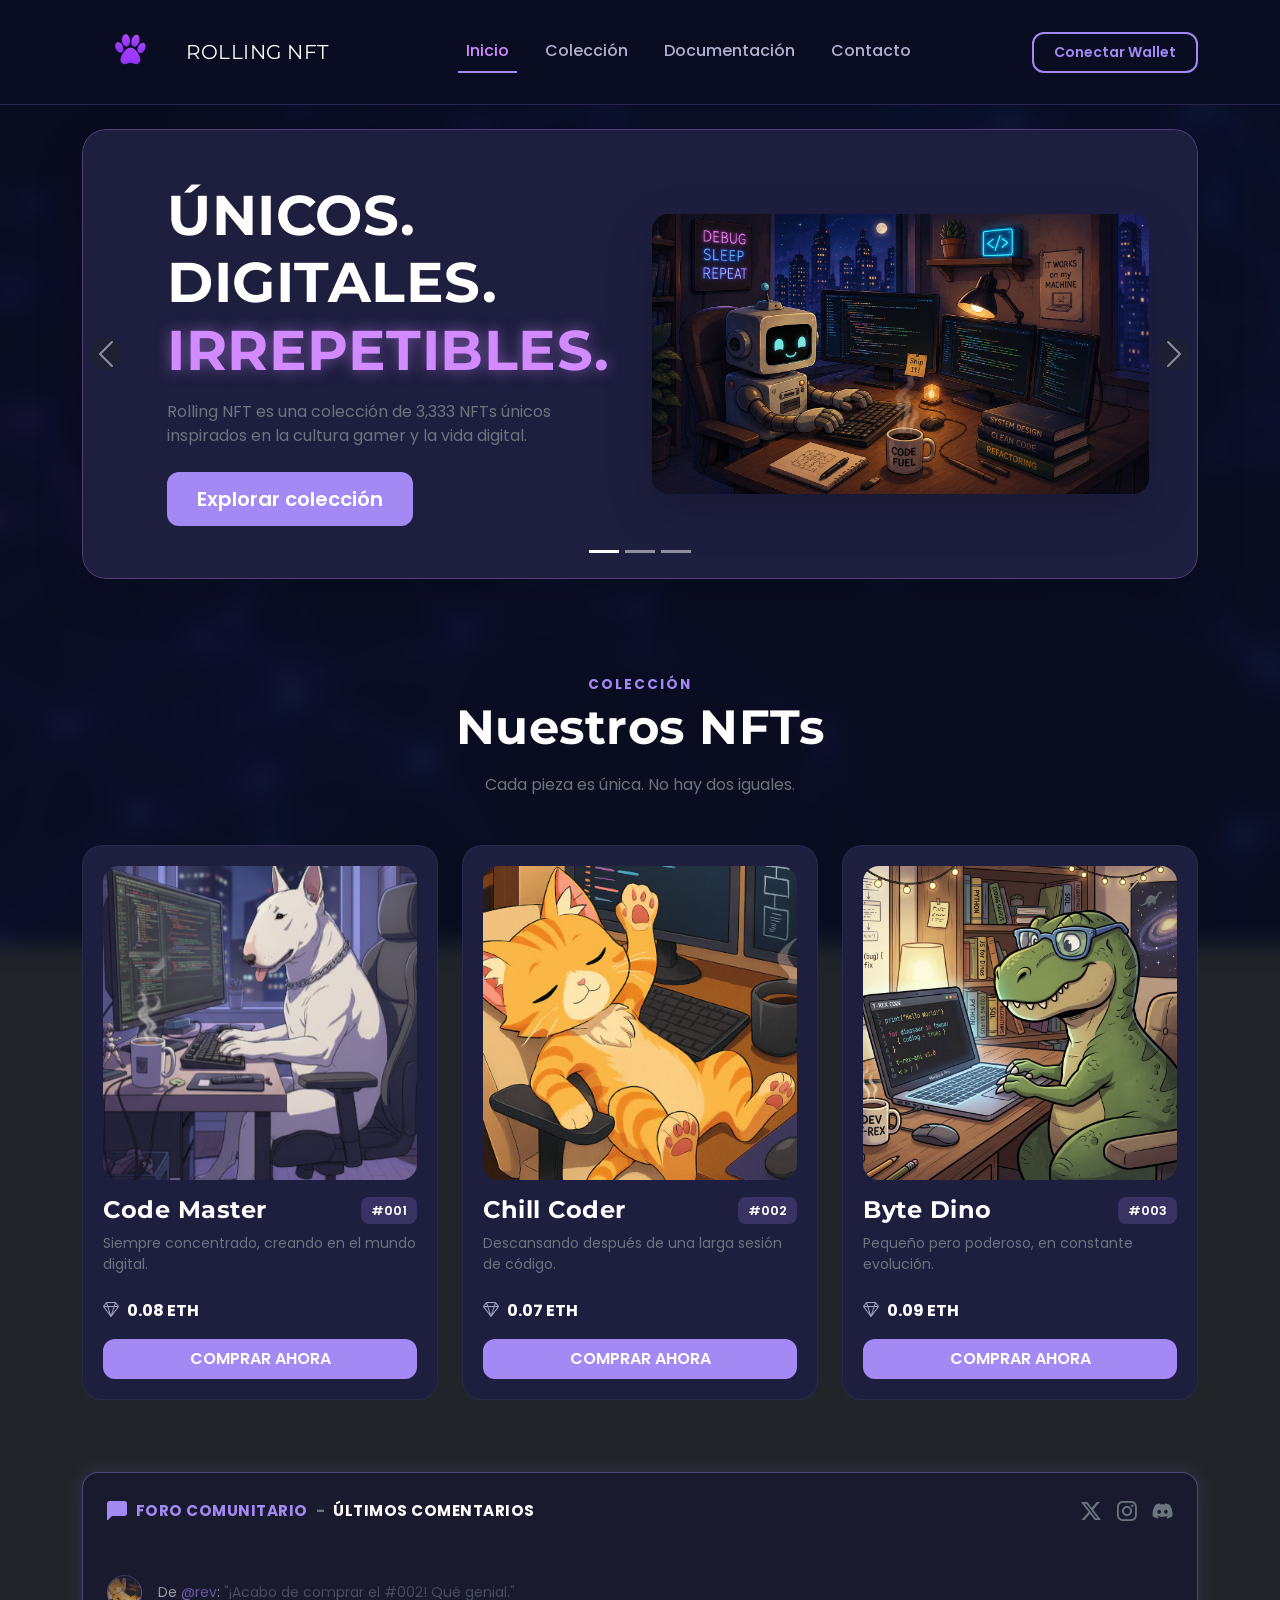
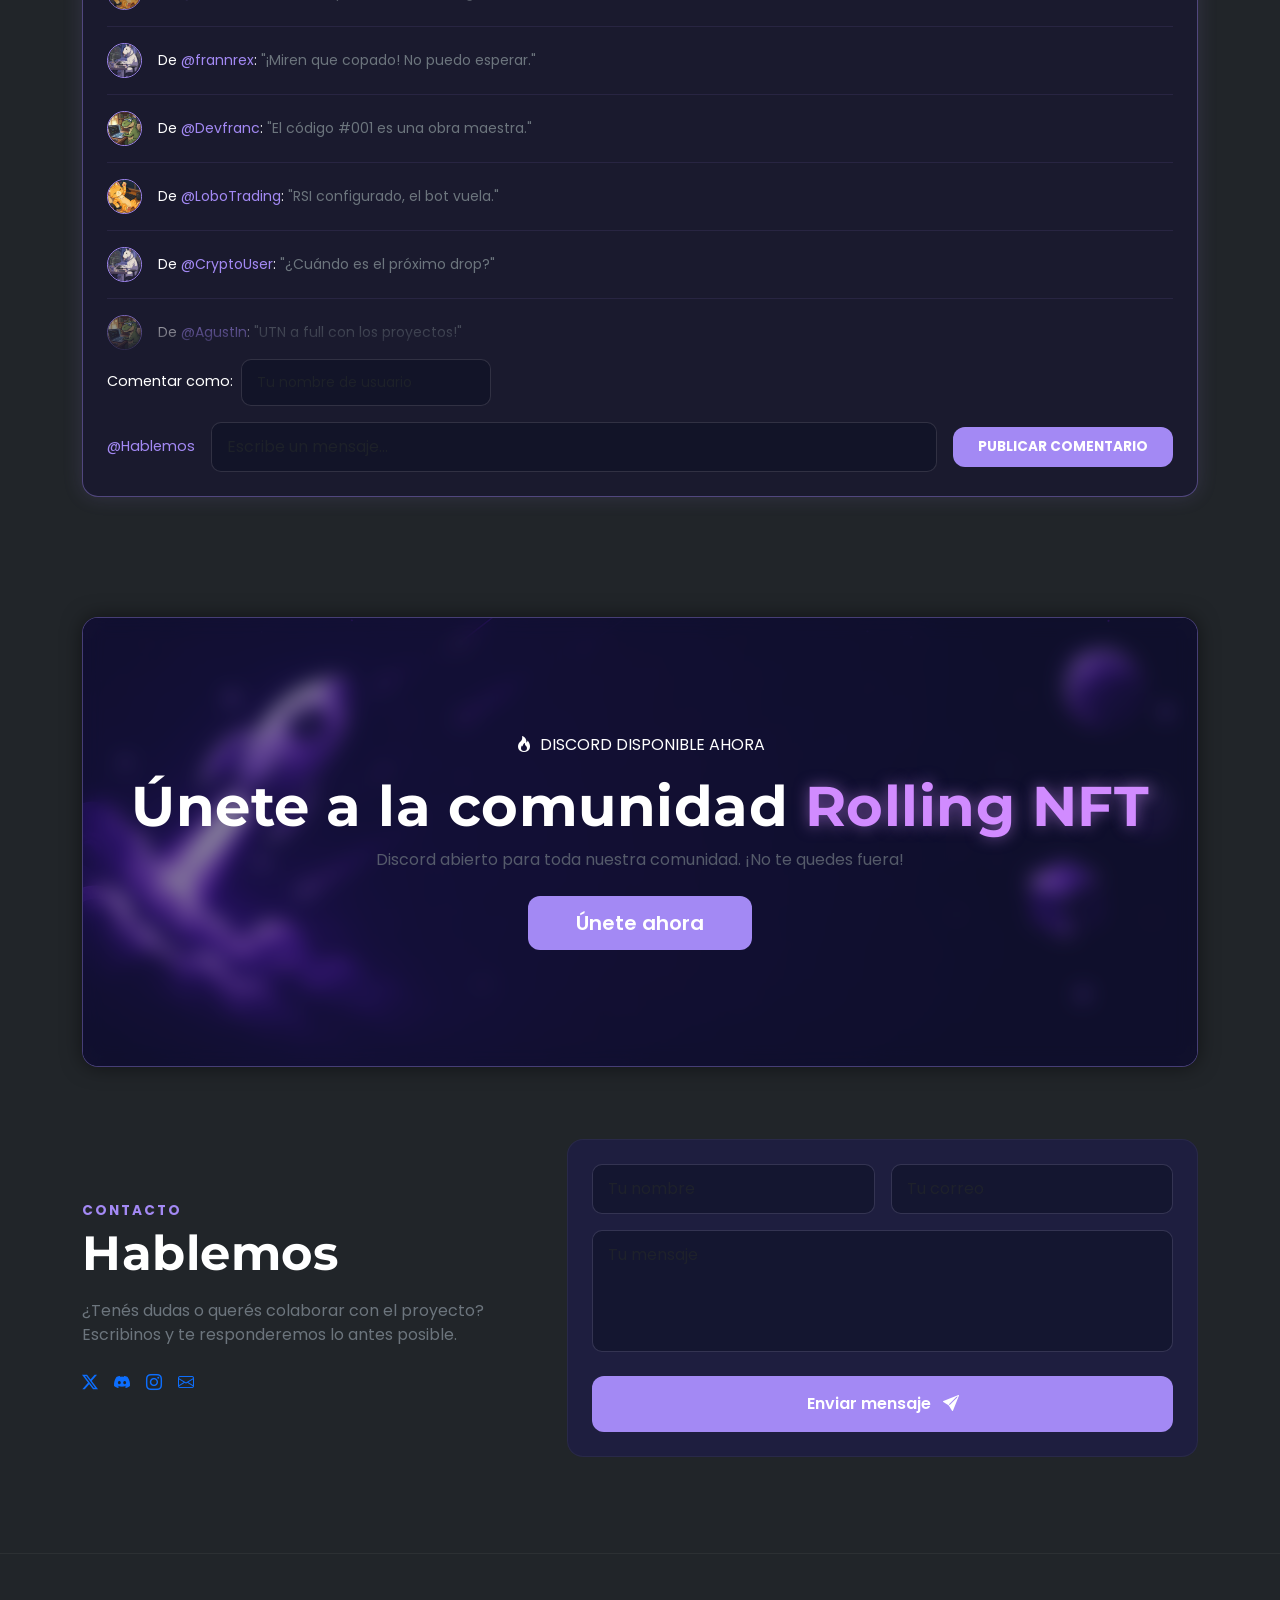
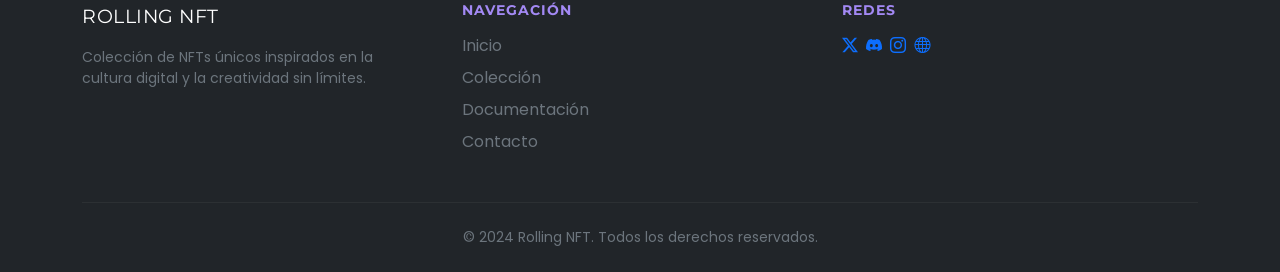
==== commit 7b33ddfe: "Correccion de banner, tamaño de modales y numeros negativos" ====
--- a/index.html
+++ b/index.html
@@ -6,12 +6,9 @@
     <meta name="keywords" content="rolling nft, nft, digital art, gaming" />
     <meta
       name="description"
-      content="Pagina Web de Rolling NFT hecha por Francisco Delgado, Nicolas Brizuela y Franco Cerviño"
+      content="Pagina Web de Rolling NFT hecha por Francisco Delgado Ojeda"
     />
-    <meta
-      name="Author"
-      content="Francisco Delgado, Nicolas Brizuela y Franco Cerviño"
-    />
+    <meta name="Author" content="Francisco Delgado Ojeda" />
     <title>Rolling NFT | Landing Page Completa</title>
     <link
       rel="shortcut icon"
@@ -59,7 +56,7 @@
               </li>
               <li class="nav-item">
                 <a class="nav-link" href="./pages/proyect.html"
-                  >Sobre el proyecto</a
+                  >Documentación</a
                 >
               </li>
               <li class="nav-item">
@@ -98,9 +95,7 @@
             data-bs-slide-to="2"
           ></button>
         </div>
-        <div
-          class="carousel-inner rounded-4 border border-secondary shadow-lg border-opacity-25"
-        >
+        <div class="carousel-inner shadow-lg" style="border-radius: 24px">
           <div class="carousel-item active">
             <div class="banner-mint p-5 d-flex align-items-center">
               <div class="row align-items-center">
@@ -114,10 +109,7 @@
                     Rolling NFT es una colección de 3,333 NFTs únicos inspirados
                     en la cultura gamer y la vida digital.
                   </p>
-                  <a
-                    href="./pages/collections.html"
-                    class="btn btn-primary-cyber btn-lg"
-                  >
+                  <a href="#coleccion" class="btn btn-primary-cyber btn-lg">
                     Explorar colección
                   </a>
                 </div>
@@ -149,10 +141,7 @@
                     Descansando después de una larga sesión de código. Únete a
                     la comunidad más grande de programadores.
                   </p>
-                  <a
-                    href="./pages/contact.html"
-                    class="btn btn-primary-cyber btn-lg"
-                  >
+                  <a href="#contacto" class="btn btn-primary-cyber btn-lg">
                     Unirse a Discord
                   </a>
                 </div>
@@ -492,136 +481,6 @@
                 </div>
               </div>
             </div>
-
-            <div class="comment-item">
-              <div class="d-flex align-items-center">
-                <img src="./assets/img/cat.jpg" class="avatar-forum" />
-                <div class="text-secondary small">
-                  <span class="text-white"
-                    >De
-                    <span style="color: var(--soft-violet)">@rev</span>:</span
-                  >
-                  "¡Acabo de comprar el #002! Qué genial."
-                </div>
-              </div>
-            </div>
-            <div class="comment-item">
-              <div class="d-flex align-items-center">
-                <img src="./assets/img/dog.jpg" class="avatar-forum" />
-                <div class="text-secondary small">
-                  <span class="text-white"
-                    >De
-                    <span style="color: var(--soft-violet)">@frannrex</span
-                    >:</span
-                  >
-                  "¡Miren que copado! No puedo esperar."
-                </div>
-              </div>
-            </div>
-            <div class="comment-item">
-              <div class="d-flex align-items-center">
-                <img src="./assets/img/dinosaur.jpg" class="avatar-forum" />
-                <div class="text-secondary small">
-                  <span class="text-white"
-                    >De
-                    <span style="color: var(--soft-violet)">@Devfranc</span
-                    >:</span
-                  >
-                  "El código #001 es una obra maestra."
-                </div>
-              </div>
-            </div>
-            <div class="comment-item">
-              <div class="d-flex align-items-center">
-                <img src="./assets/img/cat.jpg" class="avatar-forum" />
-                <div class="text-secondary small">
-                  <span class="text-white"
-                    >De
-                    <span style="color: var(--soft-violet)">@LoboTrading</span
-                    >:</span
-                  >
-                  "RSI configurado, el bot vuela."
-                </div>
-              </div>
-            </div>
-            <div class="comment-item">
-              <div class="d-flex align-items-center">
-                <img src="./assets/img/dog.jpg" class="avatar-forum" />
-                <div class="text-secondary small">
-                  <span class="text-white"
-                    >De
-                    <span style="color: var(--soft-violet)">@CryptoUser</span
-                    >:</span
-                  >
-                  "¿Cuándo es el próximo drop?"
-                </div>
-              </div>
-            </div>
-            <div class="comment-item">
-              <div class="d-flex align-items-center">
-                <img src="./assets/img/dinosaur.jpg" class="avatar-forum" />
-                <div class="text-secondary small">
-                  <span class="text-white"
-                    >De
-                    <span style="color: var(--soft-violet)">@AgustIn</span
-                    >:</span
-                  >
-                  "UTN a full con los proyectos!"
-                </div>
-              </div>
-            </div>
-            <div class="comment-item">
-              <div class="d-flex align-items-center">
-                <img src="./assets/img/cat.jpg" class="avatar-forum" />
-                <div class="text-secondary small">
-                  <span class="text-white"
-                    >De
-                    <span style="color: var(--soft-violet)">@BunkerMaster</span
-                    >:</span
-                  >
-                  "Protocolo Omega activo."
-                </div>
-              </div>
-            </div>
-            <div class="comment-item">
-              <div class="d-flex align-items-center">
-                <img src="./assets/img/dog.jpg" class="avatar-forum" />
-                <div class="text-secondary small">
-                  <span class="text-white"
-                    >De
-                    <span style="color: var(--soft-violet)">@SantiNFT</span
-                    >:</span
-                  >
-                  "Me encanta la paleta de colores."
-                </div>
-              </div>
-            </div>
-            <div class="comment-item">
-              <div class="d-flex align-items-center">
-                <img src="./assets/img/dinosaur.jpg" class="avatar-forum" />
-                <div class="text-secondary small">
-                  <span class="text-white"
-                    >De
-                    <span style="color: var(--soft-violet)">@NicoDev</span
-                    >:</span
-                  >
-                  "Subí los cambios al repo, checkealo."
-                </div>
-              </div>
-            </div>
-            <div class="comment-item">
-              <div class="d-flex align-items-center">
-                <img src="./assets/img/cat.jpg" class="avatar-forum" />
-                <div class="text-secondary small">
-                  <span class="text-white"
-                    >De
-                    <span style="color: var(--soft-violet)">@Aracelli</span
-                    >:</span
-                  >
-                  "¡Quedó buenísimo el sitio!"
-                </div>
-              </div>
-            </div>
           </div>
         </div>
 
@@ -635,6 +494,7 @@
               class="form-control form-control-cyber form-control-sm"
               placeholder="Tu nombre de usuario"
               style="max-width: 250px"
+              maxlength="20"
               required
             />
           </div>
@@ -655,6 +515,7 @@
               type="text"
               class="form-control form-control-cyber flex-grow-1"
               placeholder="Escribe un mensaje..."
+              maxlength="100"
               required
             />
             <button
@@ -761,6 +622,7 @@
                   type="text"
                   class="form-control form-control-cyber"
                   placeholder="Tu nombre"
+                  maxlength="50"
                   required
                 />
               </div>
@@ -769,6 +631,7 @@
                   type="email"
                   class="form-control form-control-cyber"
                   placeholder="Tu correo"
+                  maxlength="50"
                   required
                 />
               </div>
@@ -778,6 +641,8 @@
                 class="form-control form-control-cyber"
                 rows="4"
                 placeholder="Tu mensaje"
+                maxlength="500"
+                style="resize: none"
                 required
               ></textarea>
             </div>
@@ -825,8 +690,8 @@
             ></button>
           </div>
           <div class="modal-body text-secondary mt-2">
-            Gracias por comunicarte con nosotros. Hemos recibido tu mensaje,
-            nuestro equipo se pondrá en contacto a la brevedad.
+            Gracias por comunicarte. Hemos recibido tu mensaje y nos pondremos
+            en contacto a la brevedad.
           </div>
           <div class="modal-footer border-top-0 pt-0">
             <button
@@ -878,7 +743,7 @@
           </div>
           <div class="modal-body text-secondary mt-2">
             Tu comentario ha sido publicado, ¡Muchas gracias por participar en
-            nuestra comunidad!
+            la comunidad!
           </div>
           <div class="modal-footer border-top-0 pt-0">
             <button
@@ -942,6 +807,7 @@
                   type="text"
                   class="form-control"
                   placeholder="Ej: 0x71C...976F"
+                  maxlength="42"
                   required
                 />
               </div>
@@ -955,6 +821,10 @@
                   value="1"
                   min="1"
                   max="5"
+                  oninput="
+                    if (this.value < 1) this.value = 1;
+                    if (this.value > 5) this.value = 5;
+                  "
                   required
                 />
               </div>
@@ -1032,6 +902,7 @@
                   type="text"
                   class="form-control"
                   placeholder="Ej: 0x71C...976F"
+                  maxlength="42"
                   required
                 />
               </div>
@@ -1045,6 +916,10 @@
                   value="1"
                   min="1"
                   max="5"
+                  oninput="
+                    if (this.value < 1) this.value = 1;
+                    if (this.value > 5) this.value = 5;
+                  "
                   required
                 />
               </div>
@@ -1122,6 +997,7 @@
                   type="text"
                   class="form-control"
                   placeholder="Ej: 0x71C...976F"
+                  maxlength="42"
                   required
                 />
               </div>
@@ -1135,6 +1011,10 @@
                   value="1"
                   min="1"
                   max="5"
+                  oninput="
+                    if (this.value < 1) this.value = 1;
+                    if (this.value > 5) this.value = 5;
+                  "
                   required
                 />
               </div>
@@ -1200,6 +1080,7 @@
                   type="email"
                   class="form-control form-control-cyber"
                   placeholder="nombre@ejemplo.com"
+                  maxlength="50"
                   required
                 />
               </div>
@@ -1264,7 +1145,7 @@
                 <a
                   href="./pages/proyect.html"
                   class="text-secondary text-decoration-none nav-footer-link"
-                  >Sobre el proyecto</a
+                  >Documentación</a
                 >
               </li>
               <li>
--- a/css/style.css
+++ b/css/style.css
@@ -37,7 +37,6 @@
   transform: scale(1.1);
 }
 
-/* --- Tipografía --- */
 h1,
 h2,
 h3,
@@ -49,7 +48,6 @@
   letter-spacing: 0.5px;
 }
 
-/* --- Navbar --- */
 .navbar {
   background-color: rgba(11, 14, 34, 0.95);
   border-bottom: 1px solid rgba(163, 137, 244, 0.2);
@@ -75,7 +73,6 @@
   border-bottom: 2px solid var(--soft-violet);
 }
 
-/* --- Botones Cyber --- */
 .btn-outline-cyber {
   border: 2px solid var(--soft-violet);
   color: var(--soft-violet);
@@ -109,7 +106,6 @@
   color: #fff;
 }
 
-/* --- Banners y Carruseles --- */
 .banner-mint {
   width: 100%;
   height: 450px;
@@ -126,7 +122,6 @@
   height: 450px;
 }
 
-/* Ajuste de imagen para consistencia 16:9 */
 .carousel-item img {
   width: 100%;
   height: auto;
@@ -139,9 +134,8 @@
   text-shadow: 0 0 15px rgba(209, 139, 255, 0.5);
 }
 
-/* --- Banner Profesional --- */
 .banner-mint-profesional {
-  height: 450px; /* Cambiamos min-height por height fijo para control total */
+  height: 450px;
   background-color: var(--dark-purple);
   border: 1px solid rgba(163, 137, 244, 0.3);
   display: flex;
@@ -150,8 +144,8 @@
   transition: var(--transition);
   box-shadow: 0 0 20px rgba(0, 0, 0, 0.5);
   position: relative;
-  overflow: hidden; /* CRITICO: Corta cualquier desborde de la imagen */
-  border-radius: 24px; /* Asegura que las esquinas coincidan */
+  overflow: hidden;
+  border-radius: 24px;
 }
 
 .banner-mint-profesional:hover {
@@ -165,14 +159,8 @@
   left: 0;
   width: 100%;
   height: 100%;
-  /* Usamos background-image con una ruta relativa limpia */
   background-image: url("../assets/img/banner.png");
-
-  /* background-size: 100% 100% fuerza a la imagen a medir lo mismo que el div, 
-     aunque si la proporción es distinta se puede estirar un poco. 
-     Si quieres que no se deforme pero llene exacto, usa 'cover' */
   background-size: cover;
-
   background-position: center;
   background-repeat: no-repeat;
   opacity: 0.8;
@@ -181,18 +169,15 @@
   pointer-events: none;
 }
 
-/* El efecto hover ahora no se saldrá de los bordes del banner */
 .banner-mint-profesional:hover .banner-bg-image {
-  transform: scale(
-    1.08
-  ); /* Un zoom ligeramente mayor para que se note la profundidad */
+  transform: scale(1.08);
 }
 
 .banner-content {
   position: relative;
   z-index: 2;
-  width: 100%; /* Asegura que el contenido ocupe el ancho */
-  height: 100%; /* Asegura que el contenido ocupe el alto para centrar */
+  width: 100%;
+  height: 100%;
   display: flex;
   flex-direction: column;
   align-items: center;
@@ -202,7 +187,6 @@
   -webkit-backdrop-filter: blur(10px);
 }
 
-/* --- Componentes de Cards y Badges --- */
 .card-nft {
   background-color: var(--dark-purple);
   border: 1px solid rgba(255, 255, 255, 0.05);
@@ -235,7 +219,6 @@
   border-radius: 10px;
 }
 
-/* --- SECCIÓN FORO (Auto-Marquee) --- */
 .forum-container {
   background-color: #1a1a2e;
   border: 1px solid rgba(163, 137, 244, 0.4);
@@ -296,7 +279,6 @@
   border: 1px solid var(--soft-violet);
 }
 
-/* --- Páginas de Error e Información --- */
 .about-card,
 .error-card,
 .contact-card,
@@ -314,7 +296,6 @@
   text-shadow: 0 0 25px rgba(209, 139, 255, 0.6);
 }
 
-/* --- Responsivo --- */
 @media (max-width: 991px) {
   .display-4 {
     font-size: 2.2rem;
@@ -332,3 +313,13 @@
     max-height: 280px;
   }
 }
+
+#headerCarousel .carousel-control-prev {
+  justify-content: flex-start;
+  padding-left: 20px;
+}
+
+#headerCarousel .carousel-control-next {
+  justify-content: flex-end;
+  padding-right: 20px;
+}
